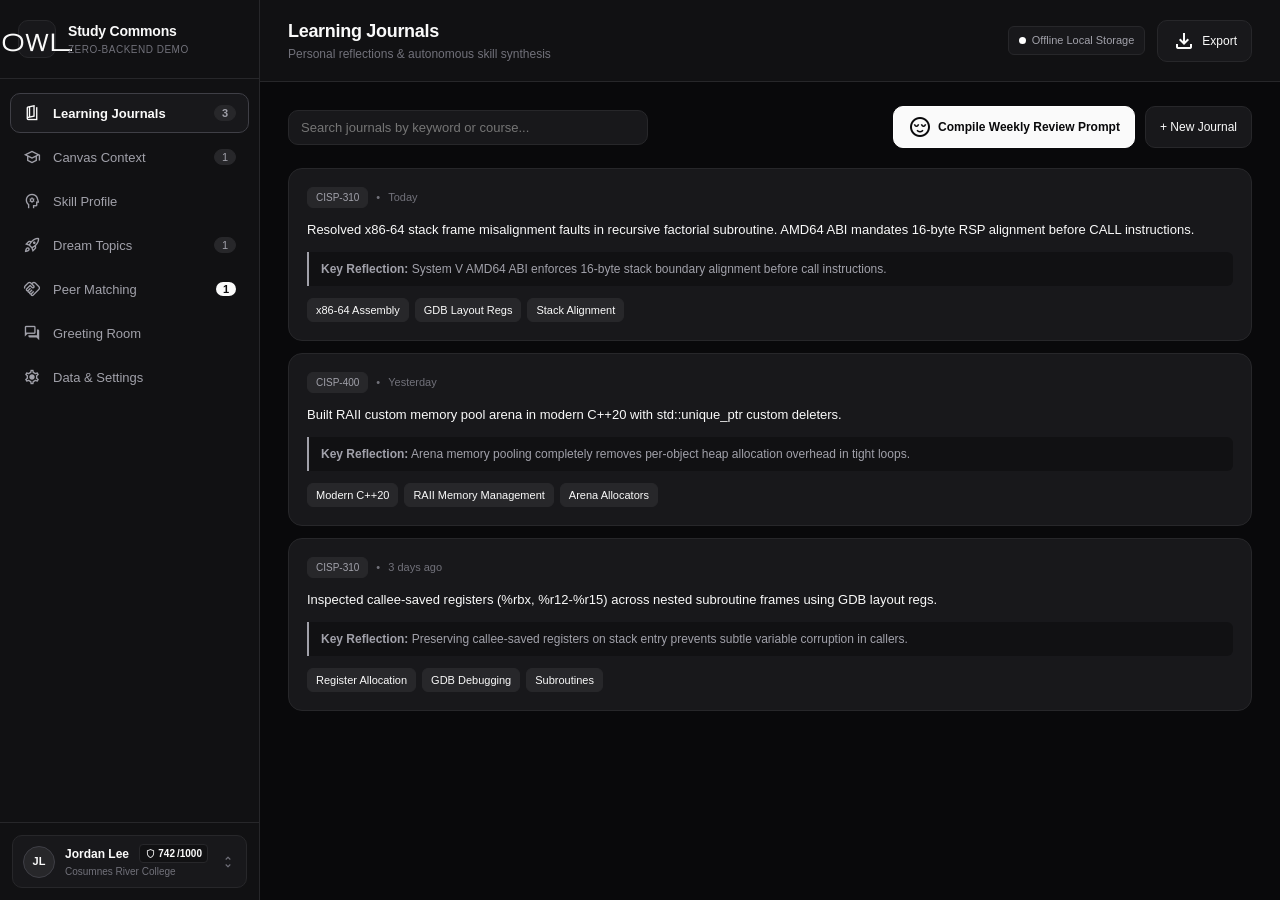
==== demo/extension/dashboard/index.html @ e6d244e1 "add demo details adding a fake loading screen for the demo look better" ====
<!DOCTYPE html>
<html lang="en">
<head>
  <meta charset="UTF-8">
  <meta name="viewport" content="width=device-width, initial-scale=1.0">
  <title>Ambient Study Commons | Dashboard</title>
  <link rel="stylesheet" href="https://fonts.googleapis.com/css2?family=Material+Symbols+Outlined:opsz,wght,FILL,GRAD@20..48,100..700,0..1,-50..200" />
  <link rel="stylesheet" href="styles.css">
</head>
<body>
  <div class="asc-layout">
    <!-- Sidebar -->
    <aside class="asc-sidebar">
      <div class="asc-sidebar-brand">
        <div class="asc-brand-icon">
          <span class="material-symbols-outlined">owl</span>
        </div>
        <div class="asc-brand-meta">
          <span class="asc-brand-title">Study Commons</span>
          <span class="asc-brand-tag">Zero-Backend Demo</span>
        </div>
      </div>

      <nav class="asc-nav">
        <button class="asc-nav-item active" data-tab="journals">
          <span class="material-symbols-outlined">book_5</span>
          <span>Learning Journals</span>
          <span class="asc-badge" id="badge-journal-count">5</span>
        </button>

        <button class="asc-nav-item" data-tab="canvas">
          <span class="material-symbols-outlined">school</span>
          <span>Canvas Context</span>
          <span class="asc-badge" id="badge-canvas-count">3</span>
        </button>

        <button class="asc-nav-item" data-tab="skills">
          <span class="material-symbols-outlined">psychology</span>
          <span>Skill Profile</span>
        </button>

        <button class="asc-nav-item" data-tab="dreams">
          <span class="material-symbols-outlined">rocket_launch</span>
          <span>Dream Topics</span>
          <span class="asc-badge" id="badge-dreams-count">2</span>
        </button>

        <button class="asc-nav-item" data-tab="matches">
          <span class="material-symbols-outlined">handshake</span>
          <span>Peer Matching</span>
          <span class="asc-badge asc-badge-alert" id="badge-match-count">1</span>
        </button>

        <button class="asc-nav-item" data-tab="greeting">
          <span class="material-symbols-outlined">forum</span>
          <span>Greeting Room</span>
        </button>

        <button class="asc-nav-item" data-tab="settings">
          <span class="material-symbols-outlined">settings</span>
          <span>Data & Settings</span>
        </button>
      </nav>

      <div class="asc-sidebar-footer">
        <!-- 1. Logged-In User State -->
        <div class="asc-user-dropdown-wrap" id="asc-user-dropdown-wrap">
          <!-- Drop-up Menu -->
          <div class="asc-user-dropup" id="asc-user-dropup">
            <button class="asc-dropup-item" id="btn-user-change-account">
              <span class="material-symbols-outlined">switch_account</span>
              <span>Change Account</span>
            </button>
            <div class="asc-dropup-divider"></div>
            <button class="asc-dropup-item asc-dropup-logout" id="btn-user-logout">
              <span class="material-symbols-outlined">logout</span>
              <span>Log Out</span>
            </button>
          </div>

          <!-- Clickable User Card -->
          <div class="asc-user-card" id="asc-user-card" title="Click for account options">
            <div class="asc-user-avatar">JL</div>
            <div class="asc-user-details">
              <div class="asc-user-row-top">
                <span class="asc-user-name">Jordan Lee</span>
                <span class="asc-user-trust-tag" title="Trust Score (out of 1000)">
                  <span class="material-symbols-outlined">shield</span>
                  <span id="user-trust-score-val">742</span>/1000
                </span>
              </div>
              <span class="asc-user-school">Cosumnes River College</span>
            </div>
            <span class="material-symbols-outlined asc-user-caret">unfold_more</span>
          </div>
        </div>

        <!-- 2. Logged-Out State: Sign in with Google Button -->
        <div class="asc-logged-out-box" id="asc-logged-out-box" style="display: none;">
          <button class="asc-google-signin-btn" id="btn-open-google-login" title="Sign in with your student Google Account">
            <svg class="asc-google-g" viewBox="0 0 48 48">
              <path fill="#EA4335" d="M24 9.5c3.54 0 6.71 1.22 9.21 3.6l6.85-6.85C35.9 2.38 30.47 0 24 0 14.62 0 6.51 5.38 2.56 13.22l7.98 6.19C12.43 13.72 17.74 9.5 24 9.5z"/>
              <path fill="#4285F4" d="M46.98 24.55c0-1.57-.15-3.09-.38-4.55H24v9.02h12.94c-.58 2.96-2.26 5.48-4.78 7.18l7.73 6c4.51-4.18 7.09-10.36 7.09-17.65z"/>
              <path fill="#FBBC05" d="M10.53 28.59c-.48-1.45-.76-2.99-.76-4.59s.27-3.14.76-4.59l-7.98-6.19C.92 16.46 0 20.12 0 24c0 3.88.92 7.54 2.56 10.79l7.97-6.2z"/>
              <path fill="#34A853" d="M24 48c6.48 0 11.93-2.13 15.89-5.81l-7.73-6c-2.15 1.45-4.92 2.3-8.16 2.3-6.26 0-11.57-4.22-13.47-9.91l-7.98 6.19C6.51 42.62 14.62 48 24 48z"/>
            </svg>
            <span>Sign in with Google</span>
          </button>
        </div>
      </div>
    </aside>

    <!-- Main Content Area -->
    <main class="asc-main">
      <!-- Top Bar -->
      <header class="asc-topbar">
        <div class="asc-topbar-title-wrap">
          <h1 class="asc-page-heading" id="page-heading">Learning Journals</h1>
          <span class="asc-page-subheading" id="page-subheading">Personal reflections & autonomous skill synthesis</span>
        </div>
        <div class="asc-topbar-actions">
          <div class="asc-status-chip">
            <span class="asc-status-dot"></span>
            <span>Offline Local Storage</span>
          </div>
          <button class="asc-btn-secondary" id="btn-export-top" title="Export all data to JSON">
            <span class="material-symbols-outlined">download</span> Export
          </button>
        </div>
      </header>

      <!-- View Containers -->
      <div class="asc-content-container">

        <!-- 1. Learning Journals View -->
        <section class="asc-view active" id="view-journals">
          <div class="asc-toolbar">
            <div class="asc-search-wrap">
              <input type="text" class="asc-input" id="search-journals" placeholder="Search journals by keyword or course...">
            </div>
            <div class="asc-btn-group">
              <button class="asc-btn-primary" id="btn-trigger-review-prompt">
                <span class="material-symbols-outlined">sentiment_calm</span>
                Compile Weekly Review Prompt
              </button>
              <button class="asc-btn-secondary" id="btn-add-manual-journal">
                + New Journal
              </button>
            </div>
          </div>

          <div class="asc-card-list" id="journals-list"></div>
        </section>

        <!-- 2. Canvas Course Context View (Background data for AI Review) -->
        <section class="asc-view" id="view-canvas">
          <div class="asc-banner">
            <div class="asc-banner-icon">
              <span class="material-symbols-outlined">owl</span>
            </div>
            <div class="asc-banner-content">
              <h3>Canvas LMS Knowledge Base (Backend Context)</h3>
              <p>Course syllabi and module topics collected quietly in the background. Used exclusively by the AI engine to inform peer matching and weekly synthesis—no schedule alarms or notifications.</p>
            </div>
            <button class="asc-btn-secondary" id="btn-sync-canvas-mock">
              <span class="material-symbols-outlined">refresh</span>
              Simulate Context Sync
            </button>
          </div>

          <div class="asc-card-list" id="canvas-reminders-list"></div>
        </section>

        <!-- 3. Skill Profile View -->
        <section class="asc-view" id="view-skills">
          <div class="asc-grid-2col">
            <div class="asc-card">
              <div class="asc-card-header">
                <h3>Synthesized Competencies</h3>
                <button class="asc-btn-secondary" id="btn-reanalyze-skills">
                  <span class="material-symbols-outlined">psychology</span>
                  Re-analyze from Journals
                </button>
              </div>
              <div class="asc-skill-bars" id="skills-container"></div>
            </div>

            <div class="asc-card">
              <div class="asc-card-header">
                <h3>Peer Trust & Commons Reputation</h3>
              </div>
              <div class="asc-reputation-box">
                <div class="asc-score-circle">
                  <span class="asc-score-number" id="rep-score">742</span>
                  <span class="asc-score-caption">Trust Score / 1000</span>
                </div>
                <div class="asc-score-factors">
                  <div class="asc-factor-item">
                    <span class="material-symbols-outlined">check_circle</span>
                    <span>Punctuality in Greeting Rooms (100%)</span>
                  </div>
                  <div class="asc-factor-item">
                    <span class="material-symbols-outlined">check_circle</span>
                    <span>5 Continuous Weeks of Journaling</span>
                  </div>
                  <div class="asc-factor-item">
                    <span class="material-symbols-outlined">check_circle</span>
                    <span>Peer Ratings: 4.9 / 5.0 (Helpful & Knowledgeable)</span>
                  </div>
                  <div class="asc-factor-item">
                    <span class="material-symbols-outlined">lock</span>
                    <span>Zero Data Leakage: Client-Side Verified</span>
                  </div>
                </div>
              </div>
            </div>
          </div>
        </section>

        <!-- 4. Dream Topics View -->
        <section class="asc-view" id="view-dreams">
          <div class="asc-grid-2col">
            <div class="asc-card">
              <div class="asc-card-header">
                <h3>Submit an Exploration Topic or Project Dream</h3>
              </div>
              <form id="form-add-dream" class="asc-form">
                <div class="asc-form-group">
                  <label class="asc-form-label">Topic or Ambition</label>
                  <input type="text" class="asc-input" id="dream-title" placeholder="e.g. Bare-Metal OS Kernel in Rust" required>
                </div>
                <div class="asc-form-group">
                  <label class="asc-form-label">Context & What You Hope to Learn</label>
                  <textarea class="asc-input asc-textarea" id="dream-desc" placeholder="Explain what concepts you're tackling and what kind of peer would be fun to learn with..."></textarea>
                </div>
                <div class="asc-form-group">
                  <label class="asc-form-label">Associated Course (Optional)</label>
                  <input type="text" class="asc-input" id="dream-course" value="CISP-310 Assembly Language">
                </div>
                <button type="submit" class="asc-btn-primary">
                  <span class="material-symbols-outlined">rocket_launch</span>
                  Publish to Local Commons
                </button>
              </form>
            </div>

            <div class="asc-card">
              <div class="asc-card-header">
                <h3>Active Exploration Topics</h3>
              </div>
              <div class="asc-card-list" id="dreams-list"></div>
            </div>
          </div>
        </section>

        <!-- 5. Peer Matching View -->
        <section class="asc-view" id="view-matches">
          <div class="asc-banner">
            <div class="asc-banner-icon">
              <span class="material-symbols-outlined">handshake</span>
            </div>
            <div class="asc-banner-content">
              <h3>Collaborative Study Commons Matching</h3>
              <p>Autonomous matching correlates your verified learning journals and schedule with peers facing identical conceptual hurdles.</p>
            </div>
          </div>

          <div class="asc-match-cards-container" id="match-cards-list"></div>
        </section>

        <!-- 6. Greeting Room View -->
        <section class="asc-view" id="view-greeting">
          <div class="asc-chat-container">
            <div class="asc-chat-header">
              <div class="asc-chat-header-info">
                <h3>CISP 310 Lab 4 Study Pairing</h3>
                <span class="asc-chat-sub">Presided by Study Commons AI Host Owl</span>
              </div>
              <div class="asc-participants">
                <span class="asc-user-pill">Jordan Lee (You)</span>
                <span class="asc-user-pill">Alex Rivera</span>
                <span class="asc-user-pill host">🦉 AI Host Owl</span>
              </div>
            </div>

            <div class="asc-chat-messages" id="chat-messages"></div>

            <form class="asc-chat-input-bar" id="form-chat-send">
              <input type="text" class="asc-input" id="chat-user-input" placeholder="Type your greeting or share your GDB debugging tip..." autocomplete="off">
              <button type="submit" class="asc-btn-primary">
                Send
              </button>
            </form>
          </div>
        </section>

        <!-- 7. Data & Settings View -->
        <section class="asc-view" id="view-settings">
          <div class="asc-grid-2col">
            <div class="asc-card">
              <div class="asc-card-header">
                <h3>Ambient Privacy & Collection Settings</h3>
              </div>
              <div class="asc-settings-list">
                <label class="asc-toggle-row">
                  <input type="checkbox" id="pref-ai-chats" checked>
                  <div class="asc-toggle-text">
                    <span class="asc-toggle-title">Collect AI Learning Chats</span>
                    <span class="asc-toggle-desc">Enable recap injection and session saving in ChatGPT & Gemini</span>
                  </div>
                </label>

                <label class="asc-toggle-row">
                  <input type="checkbox" id="pref-canvas-modules" checked>
                  <div class="asc-toggle-text">
                    <span class="asc-toggle-title">Canvas Syllabus & Module Tracking</span>
                    <span class="asc-toggle-desc">Store course module deadlines for smart journal context</span>
                  </div>
                </label>

                <label class="asc-toggle-row">
                  <input type="checkbox" id="pref-canvas-grades" checked>
                  <div class="asc-toggle-text">
                    <span class="asc-toggle-title">Local Grade Confidence Weighting</span>
                    <span class="asc-toggle-desc">Never shared externally; informs internal review frequency</span>
                  </div>
                </label>
              </div>
            </div>

            <div class="asc-card">
              <div class="asc-card-header">
                <h3>Zero-Backend Data Management</h3>
              </div>
              <div class="asc-data-actions">
                <p class="asc-help-text">
                  This entire extension runs on your local machine using Chrome Storage API. No external telemetry or cloud servers are required.
                </p>
                <div class="asc-btn-vertical-group">
                  <button class="asc-btn-primary" id="btn-export-full">
                    <span class="material-symbols-outlined">download</span>
                    Export All Commons Data (.json)
                  </button>
                  <button class="asc-btn-secondary" id="btn-reset-seed">
                    <span class="material-symbols-outlined">refresh</span>
                    Reset to Initial Seed Demo Fixtures
                  </button>
                </div>
              </div>
            </div>

            <!-- Developer Controls & MockServer Bridge -->
            <div class="asc-card" style="grid-column: span 2;">
              <div class="asc-card-header">
                <h3>Developer Controls & MockServer Bridge</h3>
                <span class="asc-badge" style="background:#27272a;">Dev Tools</span>
              </div>
              <p class="asc-help-text">
                Manage data flow between the MockServer (<code style="color:#fafafa;">mock_data.json</code>) and the frontend dashboard:
              </p>

              <!-- Toggle Auto Pull -->
              <div style="margin: 12px 0 16px 0; padding: 10px 14px; background: #111113; border: 1px solid #27272a; border-radius: 8px;">
                <label class="asc-toggle-row" style="margin:0;">
                  <input type="checkbox" id="dev-toggle-autopull" checked>
                  <div class="asc-toggle-text">
                    <span class="asc-toggle-title">Auto-Pull Data & Live Events from MockServer</span>
                    <span class="asc-toggle-desc">Automatically receives recurring 40-second peer matches and background syncs</span>
                  </div>
                </label>
              </div>

              <!-- Dev Action Buttons -->
              <div class="asc-btn-group" style="flex-wrap: wrap;">
                <button class="asc-btn-primary" id="btn-dev-request-mock-data">
                  <span class="material-symbols-outlined">download</span>
                  Ask MockServer to Send Data
                </button>
                <button class="asc-btn-secondary" id="btn-dev-wipe-data" style="color: #ef4444; border-color: #521818;">
                  <span class="material-symbols-outlined">refresh</span>
                  Wipe Data
                </button>
                <button class="asc-btn-secondary" id="btn-sim-match-event">
                  <span class="material-symbols-outlined">handshake</span>
                  Simulate Peer Match Event (Now)
                </button>
              </div>
            </div>
          </div>
        </section>

      </div>
    </main>
  </div>

  <!-- Google Sign-In Iframe Modal Overlay -->
  <div class="asc-google-modal-overlay" id="asc-google-modal-overlay">
    <div class="asc-google-modal-box">
      <iframe id="asc-google-iframe" class="asc-google-iframe" src="../fake_google_login/index.html" frameborder="0"></iframe>
    </div>
  </div>

  <div id="asc-dash-toast-container"></div>

  <!-- Modular Scripts -->
  <script src="../local_store.js"></script>
  <script src="modules/toast.js"></script>
  <script src="modules/export.js"></script>
  <script src="views/journals_view.js"></script>
  <script src="views/canvas_view.js"></script>
  <script src="views/skills_view.js"></script>
  <script src="views/dreams_view.js"></script>
  <script src="views/matches_view.js"></script>
  <script src="views/greeting_view.js"></script>
  <script src="views/settings_view.js"></script>
  <script src="app.js"></script>
</body>
</html>
---- demo/extension/dashboard/styles.css ----
/**
 * Ambient Study Commons (Demo) - Dashboard Styles
 * Minimal, basic, trustworthy, friendly, colorless UI.
 * Pure zinc & charcoal monochrome theme.
 */

:root {
  --bg-main: #09090b;
  --bg-sidebar: #111113;
  --bg-card: #18181b;
  --bg-card-hover: #1f1f23;
  --bg-subtle: #27272a;
  --border-color: #27272a;
  --border-light: #3f3f46;
  --text-main: #fafafa;
  --text-secondary: #a1a1aa;
  --text-muted: #71717a;
  --accent-white: #ffffff;
  --accent-dark: #09090b;
  --radius-sm: 6px;
  --radius-md: 10px;
  --radius-lg: 14px;
  --font-sans: -apple-system, BlinkMacSystemFont, "Segoe UI", Roboto, Helvetica, Arial, sans-serif;
  --font-mono: "SF Mono", Consolas, "Liberation Mono", Menlo, Courier, monospace;
}

* {
  box-sizing: border-box;
  margin: 0;
  padding: 0;
}

body {
  background-color: var(--bg-main);
  color: var(--text-main);
  font-family: var(--font-sans);
  line-height: 1.5;
  height: 100vh;
  overflow: hidden;
}

/* ==========================================================================
   Layout & Grid
   ========================================================================== */
.asc-layout {
  display: flex;
  height: 100vh;
  width: 100vw;
}

.asc-sidebar {
  width: 260px;
  background-color: var(--bg-sidebar);
  border-right: 1px solid var(--border-color);
  display: flex;
  flex-direction: column;
  flex-shrink: 0;
}

.asc-sidebar-brand {
  padding: 20px 18px;
  display: flex;
  align-items: center;
  gap: 12px;
  border-bottom: 1px solid var(--border-color);
}

.asc-brand-icon {
  width: 38px;
  height: 38px;
  border-radius: var(--radius-md);
  background: var(--bg-card);
  border: 1px solid var(--border-color);
  display: flex;
  align-items: center;
  justify-content: center;
  color: var(--text-main);
}

.asc-brand-meta {
  display: flex;
  flex-direction: column;
}

.asc-brand-title {
  font-weight: 600;
  font-size: 14px;
  letter-spacing: -0.2px;
}

.asc-brand-tag {
  font-size: 10px;
  color: var(--text-muted);
  text-transform: uppercase;
  letter-spacing: 0.5px;
}

.asc-nav {
  display: flex;
  flex-direction: column;
  gap: 4px;
  padding: 14px 10px;
  flex: 1;
  overflow-y: auto;
}

.asc-nav-item {
  display: flex;
  align-items: center;
  gap: 12px;
  padding: 10px 12px;
  border-radius: var(--radius-md);
  background: transparent;
  border: 1px solid transparent;
  color: var(--text-secondary);
  font-size: 13px;
  font-weight: 500;
  text-align: left;
  cursor: pointer;
  transition: all 0.15s ease;
}

.asc-nav-item:hover {
  background: var(--bg-card);
  color: var(--text-main);
  border-color: var(--border-color);
}

.asc-nav-item.active {
  background: var(--bg-card);
  color: var(--text-main);
  border-color: var(--border-light);
  font-weight: 600;
}

.asc-nav-item .material-symbols-outlined {
  font-size: 18px;
}

.asc-badge {
  margin-left: auto;
  font-size: 11px;
  background: var(--bg-subtle);
  color: var(--text-secondary);
  padding: 1px 7px;
  border-radius: 12px;
  border: 1px solid var(--border-color);
}

.asc-badge-alert {
  background: var(--text-main);
  color: var(--accent-dark);
  font-weight: 700;
  border: none;
}

.asc-sidebar-footer {
  padding: 12px;
  border-top: 1px solid var(--border-color);
  position: relative;
}

.asc-user-dropdown-wrap {
  position: relative;
  width: 100%;
}

.asc-user-card {
  display: flex;
  align-items: center;
  gap: 10px;
  padding: 8px 10px;
  background: var(--bg-card);
  border: 1px solid var(--border-color);
  border-radius: var(--radius-md);
  cursor: pointer;
  user-select: none;
  transition: background-color 0.15s ease, border-color 0.15s ease;
}

.asc-user-card:hover {
  background: var(--bg-subtle);
  border-color: var(--border-light);
}

.asc-user-avatar {
  width: 32px;
  height: 32px;
  border-radius: 50%;
  background: var(--bg-subtle);
  border: 1px solid var(--border-light);
  display: flex;
  align-items: center;
  justify-content: center;
  font-size: 11px;
  font-weight: 600;
  flex-shrink: 0;
}

.asc-user-details {
  display: flex;
  flex-direction: column;
  flex: 1;
  overflow: hidden;
  gap: 1px;
}

.asc-user-row-top {
  display: flex;
  align-items: center;
  justify-content: space-between;
  gap: 6px;
  width: 100%;
}

.asc-user-name {
  font-size: 12px;
  font-weight: 600;
  white-space: nowrap;
  text-overflow: ellipsis;
  overflow: hidden;
}

/* Trust Score placed on first row beyond name */
.asc-user-trust-tag {
  display: inline-flex;
  align-items: center;
  gap: 2px;
  background: #111113;
  border: 1px solid var(--border-color);
  padding: 1px 5px;
  border-radius: 4px;
  font-size: 10px;
  font-weight: 600;
  color: var(--text-main);
  white-space: nowrap;
  flex-shrink: 0;
}

.asc-user-trust-tag .material-symbols-outlined {
  font-size: 11px;
  color: #fafafa;
}

.asc-user-school {
  font-size: 10px;
  color: var(--text-muted);
  white-space: nowrap;
  text-overflow: ellipsis;
  overflow: hidden;
}

.asc-user-caret {
  font-size: 16px;
  color: var(--text-muted);
  margin-left: 2px;
  flex-shrink: 0;
}

/* User Account Drop-Up Menu */
.asc-user-dropup {
  display: none;
  position: absolute;
  bottom: calc(100% + 8px);
  left: 0;
  right: 0;
  background: var(--bg-card);
  border: 1px solid var(--border-color);
  border-radius: var(--radius-md);
  box-shadow: 0 10px 25px rgba(0, 0, 0, 0.6);
  padding: 5px;
  flex-direction: column;
  gap: 2px;
  z-index: 1000;
  animation: asc-dropup-pop 0.15s ease-out;
}

.asc-user-dropup.asc-show-dropup {
  display: flex;
}

@keyframes asc-dropup-pop {
  from {
    opacity: 0;
    transform: translateY(6px);
  }
  to {
    opacity: 1;
    transform: translateY(0);
  }
}

.asc-dropup-item {
  display: flex;
  align-items: center;
  gap: 8px;
  padding: 8px 10px;
  border-radius: var(--radius-sm);
  background: transparent;
  border: none;
  color: var(--text-secondary);
  font-size: 12px;
  font-weight: 500;
  text-align: left;
  cursor: pointer;
  transition: all 0.12s ease;
  width: 100%;
  font-family: var(--font-sans);
}

.asc-dropup-item:hover {
  background: var(--bg-subtle);
  color: var(--text-main);
}

.asc-dropup-item .material-symbols-outlined {
  font-size: 16px;
}

.asc-dropup-divider {
  height: 1px;
  background: var(--border-color);
  margin: 3px 0;
}

.asc-dropup-logout:hover {
  color: #ef4444;
}

/* ==========================================================================
   Main Area & Header
   ========================================================================== */
.asc-main {
  flex: 1;
  display: flex;
  flex-direction: column;
  overflow: hidden;
}

.asc-topbar {
  padding: 18px 28px;
  border-bottom: 1px solid var(--border-color);
  display: flex;
  align-items: center;
  justify-content: space-between;
  background: var(--bg-sidebar);
}

.asc-topbar-title-wrap {
  display: flex;
  flex-direction: column;
}

.asc-page-heading {
  font-size: 18px;
  font-weight: 600;
  letter-spacing: -0.3px;
}

.asc-page-subheading {
  font-size: 12px;
  color: var(--text-muted);
}

.asc-topbar-actions {
  display: flex;
  align-items: center;
  gap: 12px;
}

.asc-status-chip {
  display: flex;
  align-items: center;
  gap: 6px;
  background: var(--bg-card);
  border: 1px solid var(--border-color);
  padding: 5px 10px;
  border-radius: var(--radius-sm);
  font-size: 11px;
  color: var(--text-secondary);
}

.asc-status-dot {
  width: 7px;
  height: 7px;
  border-radius: 50%;
  background: #ffffff;
}

.asc-content-container {
  flex: 1;
  overflow-y: auto;
  padding: 24px 28px;
}

/* Views */
.asc-view {
  display: none;
  flex-direction: column;
  gap: 20px;
  max-width: 1080px;
  margin: 0 auto;
}

.asc-view.active {
  display: flex;
}

/* ==========================================================================
   Buttons & Inputs
   ========================================================================== */
.asc-btn-primary {
  background: var(--text-main);
  color: var(--accent-dark);
  border: 1px solid #ffffff;
  padding: 8px 14px;
  border-radius: var(--radius-md);
  font-size: 12px;
  font-weight: 600;
  display: inline-flex;
  align-items: center;
  gap: 6px;
  cursor: pointer;
  transition: all 0.15s ease;
}

.asc-btn-primary:hover {
  background: #e4e4e7;
}

.asc-btn-secondary {
  background: var(--bg-card);
  color: var(--text-main);
  border: 1px solid var(--border-color);
  padding: 8px 14px;
  border-radius: var(--radius-md);
  font-size: 12px;
  font-weight: 500;
  display: inline-flex;
  align-items: center;
  gap: 6px;
  cursor: pointer;
  transition: all 0.15s ease;
}

.asc-btn-secondary:hover {
  background: var(--bg-subtle);
  border-color: var(--border-light);
}

.asc-input {
  width: 100%;
  background: var(--bg-card);
  border: 1px solid var(--border-color);
  border-radius: var(--radius-md);
  padding: 9px 12px;
  color: var(--text-main);
  font-size: 13px;
  font-family: var(--font-sans);
  transition: border-color 0.15s ease;
}

.asc-input:focus {
  outline: none;
  border-color: var(--border-light);
}

.asc-textarea {
  min-height: 90px;
  resize: vertical;
}

/* ==========================================================================
   Stats & Cards
   ========================================================================== */
.asc-stats-grid {
  display: grid;
  grid-template-columns: repeat(4, 1fr);
  gap: 14px;
}

.asc-stat-card {
  background: var(--bg-card);
  border: 1px solid var(--border-color);
  border-radius: var(--radius-lg);
  padding: 16px;
  display: flex;
  flex-direction: column;
}

.asc-stat-label {
  font-size: 11px;
  color: var(--text-muted);
  text-transform: uppercase;
  letter-spacing: 0.5px;
  font-weight: 600;
}

.asc-stat-val {
  font-size: 24px;
  font-weight: 700;
  margin: 6px 0 2px 0;
  letter-spacing: -0.5px;
}

.asc-stat-meta {
  font-size: 11px;
  color: var(--text-secondary);
}

.asc-toolbar {
  display: flex;
  align-items: center;
  justify-content: space-between;
  gap: 12px;
}

.asc-search-wrap {
  flex: 1;
  max-width: 360px;
}

.asc-btn-group {
  display: flex;
  gap: 10px;
}

.asc-card-list {
  display: flex;
  flex-direction: column;
  gap: 12px;
}

.asc-card {
  background: var(--bg-card);
  border: 1px solid var(--border-color);
  border-radius: var(--radius-lg);
  padding: 18px;
  display: flex;
  flex-direction: column;
  gap: 12px;
  transition: border-color 0.15s ease;
}

.asc-card:hover {
  border-color: var(--border-light);
}

.asc-card-header {
  display: flex;
  align-items: center;
  justify-content: space-between;
}

.asc-card-meta {
  display: flex;
  align-items: center;
  gap: 8px;
  font-size: 11px;
  color: var(--text-muted);
}

.asc-tag {
  background: var(--bg-subtle);
  border: 1px solid var(--border-color);
  color: var(--text-secondary);
  font-size: 10px;
  padding: 2px 8px;
  border-radius: var(--radius-sm);
  font-weight: 500;
}

.asc-card-summary {
  font-size: 13px;
  color: var(--text-main);
  line-height: 1.5;
}

.asc-card-insight {
  font-size: 12px;
  background: var(--bg-sidebar);
  border-left: 2px solid var(--text-secondary);
  padding: 8px 12px;
  border-radius: 0 var(--radius-sm) var(--radius-sm) 0;
  color: var(--text-secondary);
}

.asc-skill-pill-list {
  display: flex;
  flex-wrap: wrap;
  gap: 6px;
}

.asc-skill-pill {
  font-size: 11px;
  background: var(--bg-subtle);
  border: 1px solid var(--border-color);
  padding: 3px 8px;
  border-radius: var(--radius-sm);
  color: var(--text-main);
}

/* ==========================================================================
   Canvas View
   ========================================================================== */
.asc-banner {
  background: var(--bg-card);
  border: 1px solid var(--border-color);
  border-radius: var(--radius-lg);
  padding: 16px 20px;
  display: flex;
  align-items: center;
  gap: 16px;
}

.asc-banner-icon {
  width: 44px;
  height: 44px;
  border-radius: var(--radius-md);
  background: var(--bg-subtle);
  border: 1px solid var(--border-color);
  display: flex;
  align-items: center;
  justify-content: center;
  flex-shrink: 0;
}

.asc-banner-content {
  flex: 1;
}

.asc-banner-content h3 {
  font-size: 14px;
  font-weight: 600;
  margin-bottom: 2px;
}

.asc-banner-content p {
  font-size: 12px;
  color: var(--text-secondary);
}

/* ==========================================================================
   Skill Bars & Reputation
   ========================================================================== */
.asc-grid-2col {
  display: grid;
  grid-template-columns: 1fr 1fr;
  gap: 16px;
}

.asc-skill-bars {
  display: flex;
  flex-direction: column;
  gap: 14px;
}

.asc-skill-item {
  display: flex;
  flex-direction: column;
  gap: 5px;
}

.asc-skill-label-wrap {
  display: flex;
  justify-content: space-between;
  font-size: 12px;
}

.asc-skill-bar-track {
  width: 100%;
  height: 6px;
  background: var(--bg-subtle);
  border-radius: 4px;
  overflow: hidden;
}

.asc-skill-bar-fill {
  height: 100%;
  background: var(--text-main);
  border-radius: 4px;
  transition: width 0.6s cubic-bezier(0.16, 1, 0.3, 1);
}

.asc-reputation-box {
  display: flex;
  flex-direction: column;
  gap: 16px;
  align-items: center;
  padding: 10px 0;
}

.asc-score-circle {
  width: 120px;
  height: 120px;
  border-radius: 50%;
  border: 3px solid var(--text-main);
  display: flex;
  flex-direction: column;
  align-items: center;
  justify-content: center;
}

.asc-score-number {
  font-size: 32px;
  font-weight: 800;
  line-height: 1;
}

.asc-score-caption {
  font-size: 11px;
  color: var(--text-muted);
  text-transform: uppercase;
  margin-top: 4px;
}

.asc-score-factors {
  width: 100%;
  display: flex;
  flex-direction: column;
  gap: 8px;
}

.asc-factor-item {
  display: flex;
  align-items: center;
  gap: 10px;
  font-size: 12px;
  color: var(--text-secondary);
}

.asc-factor-item .material-symbols-outlined {
  font-size: 16px;
  color: var(--text-main);
}

/* ==========================================================================
   Chat Room (Greeting)
   ========================================================================== */
.asc-chat-container {
  background: var(--bg-card);
  border: 1px solid var(--border-color);
  border-radius: var(--radius-lg);
  display: flex;
  flex-direction: column;
  height: 520px;
}

.asc-chat-header {
  padding: 14px 18px;
  border-bottom: 1px solid var(--border-color);
  display: flex;
  align-items: center;
  justify-content: space-between;
}

.asc-chat-header-info h3 {
  font-size: 14px;
  font-weight: 600;
}

.asc-chat-sub {
  font-size: 11px;
  color: var(--text-muted);
}

.asc-participants {
  display: flex;
  gap: 6px;
}

.asc-user-pill {
  font-size: 11px;
  background: var(--bg-subtle);
  border: 1px solid var(--border-color);
  padding: 3px 8px;
  border-radius: var(--radius-sm);
  color: var(--text-secondary);
}

.asc-user-pill.host {
  color: var(--text-main);
  border-color: var(--border-light);
}

.asc-chat-messages {
  flex: 1;
  overflow-y: auto;
  padding: 16px;
  display: flex;
  flex-direction: column;
  gap: 12px;
}

.asc-message-bubble {
  max-width: 75%;
  padding: 10px 14px;
  border-radius: var(--radius-md);
  font-size: 13px;
  display: flex;
  flex-direction: column;
  gap: 4px;
}

.asc-msg-sender {
  font-size: 10px;
  font-weight: 600;
  text-transform: uppercase;
  letter-spacing: 0.5px;
}

.asc-message-bubble.user {
  align-self: flex-end;
  background: var(--text-main);
  color: var(--accent-dark);
}

.asc-message-bubble.user .asc-msg-sender {
  color: #3f3f46;
}

.asc-message-bubble.peer {
  align-self: flex-start;
  background: var(--bg-subtle);
  border: 1px solid var(--border-color);
  color: var(--text-main);
}

.asc-message-bubble.peer .asc-msg-sender {
  color: var(--text-muted);
}

.asc-message-bubble.host {
  align-self: center;
  background: #111113;
  border: 1px solid var(--border-light);
  color: var(--text-main);
  text-align: center;
  max-width: 85%;
}

.asc-message-bubble.host .asc-msg-sender {
  color: var(--text-secondary);
}

.asc-chat-input-bar {
  padding: 12px;
  border-top: 1px solid var(--border-color);
  display: flex;
  gap: 8px;
}

/* ==========================================================================
   Settings & Toggles
   ========================================================================== */
.asc-settings-list {
  display: flex;
  flex-direction: column;
  gap: 14px;
}

.asc-toggle-row {
  display: flex;
  align-items: flex-start;
  gap: 12px;
  cursor: pointer;
  padding: 6px 0;
}

.asc-toggle-row input[type="checkbox"] {
  width: 16px;
  height: 16px;
  margin-top: 2px;
  accent-color: #fafafa;
}

.asc-toggle-text {
  display: flex;
  flex-direction: column;
}

.asc-toggle-title {
  font-size: 13px;
  font-weight: 500;
}

.asc-toggle-desc {
  font-size: 11px;
  color: var(--text-muted);
}

.asc-data-actions {
  display: flex;
  flex-direction: column;
  gap: 16px;
}

.asc-help-text {
  font-size: 12px;
  color: var(--text-secondary);
  line-height: 1.5;
}

.asc-btn-vertical-group {
  display: flex;
  flex-direction: column;
  gap: 10px;
}

/* ==========================================================================
   Toast for Dashboard
   ========================================================================== */
#asc-dash-toast-container {
  position: fixed;
  bottom: 24px;
  right: 24px;
  z-index: 9999;
  display: flex;
  flex-direction: column;
  gap: 8px;
}

/* ==========================================================================
   Google Sign-In Button (Logged-Out State in Sidebar Footer)
   ========================================================================== */
.asc-logged-out-box {
  width: 100%;
}

.asc-google-signin-btn {
  width: 100%;
  display: flex;
  align-items: center;
  justify-content: center;
  gap: 10px;
  background: #ffffff;
  color: #1f1f1f;
  border: 1px solid #dadce0;
  border-radius: var(--radius-md);
  padding: 9px 12px;
  font-family: var(--font-sans);
  font-size: 13px;
  font-weight: 500;
  cursor: pointer;
  transition: background-color 0.15s ease, box-shadow 0.15s ease;
  box-shadow: 0 1px 3px rgba(0, 0, 0, 0.12);
}

.asc-google-signin-btn:hover {
  background: #f8f9fa;
  box-shadow: 0 2px 6px rgba(0, 0, 0, 0.2);
}

.asc-google-signin-btn:active {
  background: #eeeeee;
}

.asc-google-g {
  width: 18px;
  height: 18px;
  flex-shrink: 0;
}

/* ==========================================================================
   Google Sign-In Modal Overlay
   ========================================================================== */
.asc-google-modal-overlay {
  display: none;
  position: fixed;
  inset: 0;
  background: rgba(0, 0, 0, 0.7);
  backdrop-filter: blur(4px);
  z-index: 10000;
  align-items: center;
  justify-content: center;
}

.asc-google-modal-overlay.asc-show-modal {
  display: flex;
}

.asc-google-modal-box {
  width: 440px;
  max-width: 92vw;
  height: 480px;
  max-height: 90vh;
  border-radius: 14px;
  overflow: hidden;
  box-shadow: 0 20px 40px rgba(0, 0, 0, 0.5);
  animation: asc-modal-zoom 0.2s cubic-bezier(0.16, 1, 0.3, 1);
}

.asc-google-iframe {
  width: 100%;
  height: 100%;
  border: none;
  display: block;
}
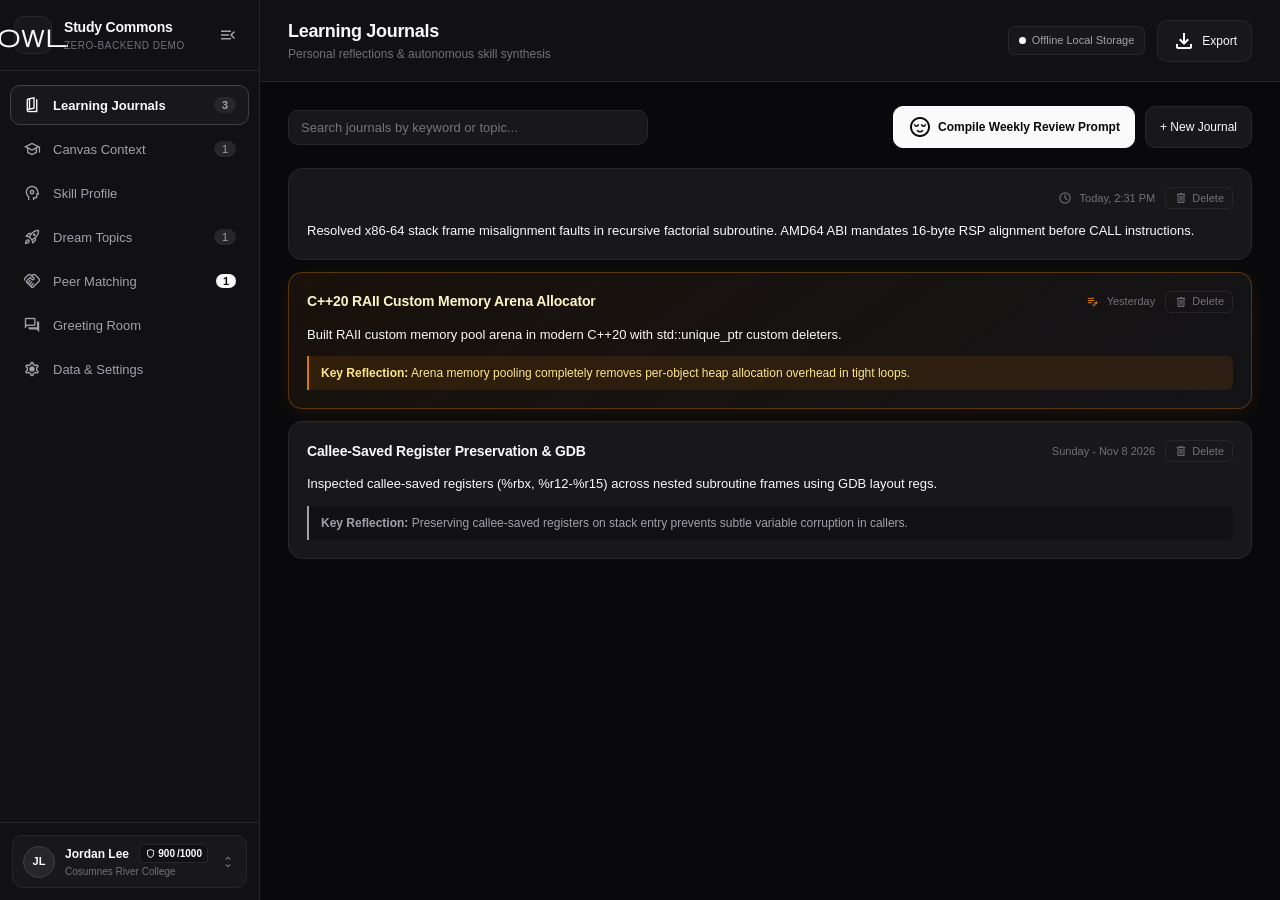
==== commit 4b13f40f: "extra touches fines some UI" ====
--- a/demo/extension/dashboard/index.html
+++ b/demo/extension/dashboard/index.html
@@ -19,44 +19,47 @@
           <span class="asc-brand-title">Study Commons</span>
           <span class="asc-brand-tag">Zero-Backend Demo</span>
         </div>
+        <button class="asc-sidebar-toggle-btn" id="btn-sidebar-collapse" title="Collapse sidebar">
+          <span class="material-symbols-outlined">menu_open</span>
+        </button>
       </div>
 
       <nav class="asc-nav">
-        <button class="asc-nav-item active" data-tab="journals">
+        <button class="asc-nav-item active" data-tab="journals" title="Learning Journals">
           <span class="material-symbols-outlined">book_5</span>
           <span>Learning Journals</span>
           <span class="asc-badge" id="badge-journal-count">5</span>
         </button>
 
-        <button class="asc-nav-item" data-tab="canvas">
+        <button class="asc-nav-item" data-tab="canvas" title="Canvas Context">
           <span class="material-symbols-outlined">school</span>
           <span>Canvas Context</span>
           <span class="asc-badge" id="badge-canvas-count">3</span>
         </button>
 
-        <button class="asc-nav-item" data-tab="skills">
+        <button class="asc-nav-item" data-tab="skills" title="Skill Profile">
           <span class="material-symbols-outlined">psychology</span>
           <span>Skill Profile</span>
         </button>
 
-        <button class="asc-nav-item" data-tab="dreams">
+        <button class="asc-nav-item" data-tab="dreams" title="Dream Topics">
           <span class="material-symbols-outlined">rocket_launch</span>
           <span>Dream Topics</span>
           <span class="asc-badge" id="badge-dreams-count">2</span>
         </button>
 
-        <button class="asc-nav-item" data-tab="matches">
+        <button class="asc-nav-item" data-tab="matches" title="Peer Matching">
           <span class="material-symbols-outlined">handshake</span>
           <span>Peer Matching</span>
           <span class="asc-badge asc-badge-alert" id="badge-match-count">1</span>
         </button>
 
-        <button class="asc-nav-item" data-tab="greeting">
+        <button class="asc-nav-item" data-tab="greeting" title="Greeting Room">
           <span class="material-symbols-outlined">forum</span>
           <span>Greeting Room</span>
         </button>
 
-        <button class="asc-nav-item" data-tab="settings">
+        <button class="asc-nav-item" data-tab="settings" title="Data & Settings">
           <span class="material-symbols-outlined">settings</span>
           <span>Data & Settings</span>
         </button>
@@ -136,7 +139,7 @@
         <section class="asc-view active" id="view-journals">
           <div class="asc-toolbar">
             <div class="asc-search-wrap">
-              <input type="text" class="asc-input" id="search-journals" placeholder="Search journals by keyword or course...">
+              <input type="text" class="asc-input" id="search-journals" placeholder="Search journals by keyword or topic...">
             </div>
             <div class="asc-btn-group">
               <button class="asc-btn-primary" id="btn-trigger-review-prompt">
@@ -146,6 +149,22 @@
               <button class="asc-btn-secondary" id="btn-add-manual-journal">
                 + New Journal
               </button>
+            </div>
+          </div>
+
+          <!-- Inline New Journal Form Card (as big as journal cards) -->
+          <div class="asc-card" id="form-new-journal-card" style="display: none; border-color: var(--border-light); margin-bottom: 4px;">
+            <div class="asc-card-header">
+              <span class="asc-card-title">New Journal Entry</span>
+              <button class="asc-sidebar-toggle-btn" id="btn-cancel-new-journal" title="Close" type="button">✕</button>
+            </div>
+            <div style="display: flex; flex-direction: column; gap: 10px;">
+              <input type="text" class="asc-input" id="input-new-journal-title" placeholder="Title (e.g. Memory Arena Allocator, Subroutine ABI)...">
+              <textarea class="asc-textarea" id="input-new-journal-body" placeholder="Write your reflection notes or study recap here..."></textarea>
+            </div>
+            <div style="display: flex; justify-content: flex-end; gap: 8px;">
+              <button class="asc-btn-secondary" id="btn-dismiss-new-journal" type="button">Cancel</button>
+              <button class="asc-btn-primary" id="btn-save-new-journal" type="button">Save Journal</button>
             </div>
           </div>
 
@@ -368,6 +387,18 @@
                     <span class="asc-toggle-desc">Automatically receives recurring 40-second peer matches and background syncs</span>
                   </div>
                 </label>
+              </div>
+
+              <!-- Manual Journal Card Custom Color Wheel -->
+              <div style="margin: 12px 0 16px 0; padding: 12px 14px; background: #111113; border: 1px solid #27272a; border-radius: 8px; display: flex; align-items: center; justify-content: space-between; gap: 12px;">
+                <div>
+                  <div style="font-size: 13px; font-weight: 600; color: #fafafa;">Manual Journal Theme Color</div>
+                  <div style="font-size: 11px; color: var(--text-secondary); margin-top: 2px;">Warm, friendly, luxury accent for journals you created manually</div>
+                </div>
+                <div style="display: flex; align-items: center; gap: 10px;">
+                  <input type="color" id="dev-color-manual-journal" value="#d97706" title="Choose card accent color" style="width: 40px; height: 36px; padding: 2px; border: 1px solid #3f3f46; border-radius: 6px; cursor: pointer; background: #18181b;">
+                  <button class="asc-btn-secondary" id="btn-reset-journal-color" type="button" style="padding: 6px 12px; font-size: 11px;">Reset</button>
+                </div>
               </div>
 
               <!-- Dev Action Buttons -->
@@ -393,6 +424,128 @@
     </main>
   </div>
 
+  <!-- Journal Detail & Edit Modal Overlay -->
+  <div class="asc-modal-overlay" id="modal-journal-detail-overlay" style="display: none;">
+    <div class="asc-modal-window" style="max-width: 700px; width: 92%; min-height: 520px; display: flex; flex-direction: column;">
+      
+      <!-- 1. Reading Mode (Smooth, clean UI for comfortable reading) -->
+      <div id="journal-reading-mode" style="display: flex; flex-direction: column; flex: 1;">
+        <!-- Header with Title on Left, Date in Right Corner Opposite Title -->
+        <div class="asc-modal-header" style="display: flex; align-items: center; justify-content: space-between; gap: 16px;">
+          <div class="asc-modal-title" style="flex: 1; min-width: 0;">
+            <span class="material-symbols-outlined" style="color: var(--text-secondary);">menu_book</span>
+            <span id="read-journal-title" style="font-size: 17px; font-weight: 600; white-space: nowrap; overflow: hidden; text-overflow: ellipsis;">Daily Study Reflection</span>
+          </div>
+          <div style="display: flex; align-items: center; gap: 12px; flex-shrink: 0;">
+            <div style="display: flex; align-items: center; gap: 6px; font-size: 12px; color: var(--text-muted);">
+              <span class="material-symbols-outlined" style="font-size: 15px;">calendar_today</span>
+              <span id="read-journal-date" style="font-weight: 500; color: var(--text-secondary);">Today</span>
+              <span id="read-journal-time" style="color: var(--text-muted);"></span>
+            </div>
+            <button class="asc-modal-close-btn" id="btn-close-journal-modal" type="button" title="Close">✕</button>
+          </div>
+        </div>
+
+        <div class="asc-modal-body" style="gap: 16px; flex: 1; display: flex; flex-direction: column;">
+          <!-- Body Reading Area (extended vertically) -->
+          <div id="read-journal-body" style="font-size: 15px; line-height: 1.75; color: var(--text-main); white-space: pre-wrap; min-height: 220px; flex: 1; padding: 8px 0;"></div>
+
+          <!-- Key Reflection Box -->
+          <div id="read-journal-insight-box" class="asc-card-insight" style="font-size: 13px; line-height: 1.5; padding: 12px 14px; margin-top: auto;">
+            <strong>Key Reflection:</strong> <span id="read-journal-insight"></span>
+          </div>
+
+          <!-- Bottom Footer Toolbar: Close on left, Delete then Edit Journal on right -->
+          <div style="display: flex; justify-content: space-between; align-items: center; margin-top: 14px; padding-top: 14px; border-top: 1px solid var(--border-color);">
+            <button class="asc-btn-secondary" id="btn-close-reading-modal" type="button">Close</button>
+            <div style="display: flex; align-items: center; gap: 10px;">
+              <button class="asc-btn-secondary" id="btn-delete-from-modal" type="button" style="color: #ef4444; border-color: rgba(239, 68, 68, 0.4);">
+                <span class="material-symbols-outlined" style="font-size: 15px;">delete</span> Delete
+              </button>
+              <button class="asc-btn-primary" id="btn-switch-to-edit" type="button">
+                <span class="material-symbols-outlined" style="font-size: 15px;">edit</span> Edit Journal
+              </button>
+            </div>
+          </div>
+        </div>
+      </div>
+
+      <!-- 2. Edit Mode (Dedicated editing interface) -->
+      <div id="journal-edit-mode" style="display: none; flex-direction: column; flex: 1;">
+        <div class="asc-modal-header">
+          <div class="asc-modal-title">
+            <span class="material-symbols-outlined">edit_note</span>
+            <span>Edit Journal Entry</span>
+          </div>
+          <button class="asc-modal-close-btn" id="btn-close-edit-mode" type="button" title="Close">✕</button>
+        </div>
+
+        <div class="asc-modal-body" style="gap: 16px; flex: 1; display: flex; flex-direction: column;">
+          <input type="hidden" id="edit-journal-id">
+          
+          <!-- Date & Time Row -->
+          <div style="display: flex; gap: 12px; align-items: center;">
+            <div style="flex: 1;">
+              <label class="asc-form-label" style="margin-bottom: 4px; display: block; font-size: 11px; color: var(--text-muted);">Date</label>
+              <input type="text" class="asc-input" id="edit-journal-date" placeholder="e.g. Today, Yesterday, Sunday - Nov 8 2026">
+            </div>
+            <div style="flex: 1;">
+              <label class="asc-form-label" style="margin-bottom: 4px; display: block; font-size: 11px; color: var(--text-muted);">Time Recorded</label>
+              <div style="display: flex; gap: 6px;">
+                <input type="text" class="asc-input" id="edit-journal-time" placeholder="e.g. 2:30 PM">
+                <button class="asc-btn-secondary" id="btn-set-current-time" type="button" title="Update to Current Time" style="padding: 0 10px; font-size: 11px; white-space: nowrap;">
+                  <span class="material-symbols-outlined" style="font-size: 14px;">update</span> Now
+                </button>
+              </div>
+            </div>
+          </div>
+
+          <!-- Title -->
+          <div>
+            <label class="asc-form-label" style="margin-bottom: 4px; display: block; font-size: 11px; color: var(--text-muted);">Title</label>
+            <input type="text" class="asc-input" id="edit-journal-title" placeholder="Journal Title (optional)..." style="font-size: 15px; font-weight: 600;">
+          </div>
+
+          <!-- Content / Reflection -->
+          <div style="flex: 1; display: flex; flex-direction: column;">
+            <label class="asc-form-label" style="margin-bottom: 4px; display: block; font-size: 11px; color: var(--text-muted);">Journal Notes</label>
+            <textarea class="asc-textarea" id="edit-journal-body" placeholder="Write or edit your reflection notes..." style="min-height: 180px; flex: 1; font-size: 14px; line-height: 1.6;"></textarea>
+          </div>
+
+          <!-- Key Reflection Insight -->
+          <div>
+            <label class="asc-form-label" style="margin-bottom: 4px; display: block; font-size: 11px; color: var(--text-muted);">Key Reflection (Insight)</label>
+            <input type="text" class="asc-input" id="edit-journal-insight" placeholder="Core takeaway or key insight (optional)...">
+          </div>
+
+          <!-- Actions -->
+          <div style="display: flex; justify-content: flex-end; gap: 8px; margin-top: auto; padding-top: 12px; border-top: 1px solid var(--border-color);">
+            <button class="asc-btn-secondary" id="btn-cancel-edit-journal" type="button">Cancel</button>
+            <button class="asc-btn-primary" id="btn-save-edit-journal" type="button">Save Changes</button>
+          </div>
+        </div>
+      </div>
+
+    </div>
+  </div>
+
+  <!-- Delete Confirmation Modal Box -->
+  <div class="asc-modal-overlay" id="modal-delete-confirm-overlay" style="display: none; z-index: 10002;">
+    <div class="asc-modal-window" style="max-width: 420px; width: 90%; text-align: center; padding: 24px;">
+      <div style="width: 48px; height: 48px; border-radius: 50%; background: rgba(239, 68, 68, 0.12); color: #ef4444; display: flex; align-items: center; justify-content: center; margin: 0 auto 16px auto;">
+        <span class="material-symbols-outlined" style="font-size: 26px;">delete_forever</span>
+      </div>
+      <h4 style="margin: 0 0 8px 0; font-size: 17px; color: #fafafa; font-weight: 600;">Confirm Delete</h4>
+      <p style="margin: 0 0 20px 0; font-size: 13px; color: var(--text-secondary); line-height: 1.5;">
+        Are you sure you want to delete this journal?
+      </p>
+      <div style="display: flex; justify-content: center; gap: 12px;">
+        <button class="asc-btn-secondary" id="btn-delete-confirm-no" type="button" style="min-width: 100px;">No, Cancel</button>
+        <button class="asc-btn-primary" id="btn-delete-confirm-yes" type="button" style="min-width: 100px; background: #dc2626; border-color: #b91c1c;">Yes, Delete</button>
+      </div>
+    </div>
+  </div>
+
   <!-- Google Sign-In Iframe Modal Overlay -->
   <div class="asc-google-modal-overlay" id="asc-google-modal-overlay">
     <div class="asc-google-modal-box">
--- a/demo/extension/dashboard/styles.css
+++ b/demo/extension/dashboard/styles.css
@@ -55,14 +55,28 @@
   display: flex;
   flex-direction: column;
   flex-shrink: 0;
+  transition: width 0.22s cubic-bezier(0.2, 0, 0, 1);
+  position: relative;
+  overflow: hidden;
+}
+
+.asc-sidebar.asc-collapsed {
+  width: 68px;
 }
 
 .asc-sidebar-brand {
-  padding: 20px 18px;
+  padding: 16px 14px;
   display: flex;
   align-items: center;
   gap: 12px;
   border-bottom: 1px solid var(--border-color);
+  min-height: 69px;
+  box-sizing: border-box;
+}
+
+.asc-sidebar.asc-collapsed .asc-sidebar-brand {
+  padding: 16px 8px;
+  justify-content: center;
 }
 
 .asc-brand-icon {
@@ -75,11 +89,53 @@
   align-items: center;
   justify-content: center;
   color: var(--text-main);
+  flex-shrink: 0;
+}
+
+.asc-sidebar.asc-collapsed .asc-brand-icon {
+  display: none;
 }
 
 .asc-brand-meta {
   display: flex;
   flex-direction: column;
+  flex: 1;
+  overflow: hidden;
+  white-space: nowrap;
+}
+
+.asc-sidebar.asc-collapsed .asc-brand-meta {
+  display: none;
+}
+
+/* Sidebar Toggle Buttons */
+.asc-sidebar-toggle-btn {
+  background: transparent;
+  border: 1px solid transparent;
+  border-radius: var(--radius-sm);
+  color: var(--text-secondary);
+  cursor: pointer;
+  padding: 6px;
+  display: flex;
+  align-items: center;
+  justify-content: center;
+  transition: all 0.15s ease;
+  line-height: 1;
+  flex-shrink: 0;
+}
+
+.asc-sidebar-toggle-btn:hover {
+  background: var(--bg-card);
+  border-color: var(--border-color);
+  color: var(--text-main);
+}
+
+.asc-sidebar-toggle-btn .material-symbols-outlined {
+  font-size: 20px;
+}
+
+.asc-sidebar.asc-collapsed #btn-sidebar-collapse {
+  margin: 0 auto;
 }
 
 .asc-brand-title {
@@ -102,6 +158,24 @@
   padding: 14px 10px;
   flex: 1;
   overflow-y: auto;
+}
+
+/* Nav items when collapsed */
+.asc-sidebar.asc-collapsed .asc-nav {
+  padding: 14px 6px;
+  align-items: center;
+}
+
+.asc-sidebar.asc-collapsed .asc-nav-item {
+  width: 44px;
+  height: 42px;
+  padding: 0;
+  justify-content: center;
+  gap: 0;
+}
+
+.asc-sidebar.asc-collapsed .asc-nav-item span:not(.material-symbols-outlined) {
+  display: none;
 }
 
 .asc-nav-item {
@@ -346,6 +420,44 @@
   background: var(--bg-sidebar);
 }
 
+/* Sidebar footer when collapsed */
+.asc-sidebar.asc-collapsed .asc-sidebar-footer {
+  padding: 10px 6px;
+  display: flex;
+  justify-content: center;
+}
+
+.asc-sidebar.asc-collapsed .asc-user-card {
+  padding: 4px;
+  justify-content: center;
+  border-radius: 50%;
+  width: 42px;
+  height: 42px;
+}
+
+.asc-sidebar.asc-collapsed .asc-user-details,
+.asc-sidebar.asc-collapsed .asc-user-caret {
+  display: none;
+}
+
+.asc-sidebar.asc-collapsed .asc-user-dropup {
+  left: 60px;
+  right: auto;
+  bottom: 0;
+  width: 190px;
+}
+
+.asc-sidebar.asc-collapsed .asc-google-signin-btn {
+  padding: 8px 0;
+  width: 42px;
+  height: 42px;
+  justify-content: center;
+}
+
+.asc-sidebar.asc-collapsed .asc-google-signin-btn span {
+  display: none;
+}
+
 .asc-topbar-title-wrap {
   display: flex;
   flex-direction: column;
@@ -458,6 +570,7 @@
   font-size: 13px;
   font-family: var(--font-sans);
   transition: border-color 0.15s ease;
+  box-sizing: border-box;
 }
 
 .asc-input:focus {
@@ -466,8 +579,26 @@
 }
 
 .asc-textarea {
-  min-height: 90px;
+  width: 100%;
+  background: var(--bg-card);
+  border: 1px solid var(--border-color);
+  border-radius: var(--radius-md);
+  padding: 10px 12px;
+  color: var(--text-main);
+  font-size: 13px;
+  font-family: var(--font-sans);
+  transition: border-color 0.15s ease;
+  box-sizing: border-box;
+  min-height: 100px;
+  max-height: 260px;
+  field-sizing: content;
   resize: vertical;
+  line-height: 1.45;
+}
+
+.asc-textarea:focus {
+  outline: none;
+  border-color: var(--border-light);
 }
 
 /* ==========================================================================
@@ -531,6 +662,13 @@
   gap: 12px;
 }
 
+:root {
+  --manual-journal-color: #d97706;
+  --manual-journal-bg: rgba(217, 119, 6, 0.08);
+  --manual-journal-border: rgba(245, 158, 11, 0.35);
+  --manual-journal-glow: rgba(217, 119, 6, 0.12);
+}
+
 .asc-card {
   background: var(--bg-card);
   border: 1px solid var(--border-color);
@@ -539,17 +677,66 @@
   display: flex;
   flex-direction: column;
   gap: 12px;
-  transition: border-color 0.15s ease;
+  transition: transform 0.18s cubic-bezier(0.2, 0, 0, 1), border-color 0.18s ease, box-shadow 0.18s ease;
+  cursor: pointer;
 }
 
 .asc-card:hover {
+  transform: translateY(-2px);
   border-color: var(--border-light);
+  box-shadow: 0 10px 28px -4px rgba(0, 0, 0, 0.5);
+}
+
+#form-new-journal-card {
+  cursor: default;
+}
+
+#form-new-journal-card:hover {
+  transform: none;
+}
+
+/* Warm, Friendly & Luxury styling for manually authored journal cards */
+.asc-card.asc-card-manual {
+  background: linear-gradient(145deg, var(--manual-journal-bg) 0%, rgba(20, 20, 24, 0.96) 100%);
+  border-color: var(--manual-journal-border);
+  box-shadow: 0 4px 20px -2px var(--manual-journal-glow);
+  position: relative;
+}
+
+.asc-card.asc-card-manual:hover {
+  transform: translateY(-2px);
+  border-color: var(--manual-journal-color);
+  box-shadow: 0 10px 30px -2px rgba(217, 119, 6, 0.28);
+}
+
+.asc-card.asc-card-manual .asc-card-title {
+  color: #fef3c7;
+}
+
+.asc-card.asc-card-manual .asc-card-insight {
+  background: rgba(217, 119, 6, 0.12);
+  border-left-color: var(--manual-journal-color);
+  color: #fde68a;
 }
 
 .asc-card-header {
   display: flex;
   align-items: center;
   justify-content: space-between;
+  gap: 12px;
+}
+
+.asc-card-title {
+  font-size: 14px;
+  font-weight: 600;
+  color: var(--text-main);
+  letter-spacing: -0.15px;
+}
+
+.asc-card-date {
+  font-size: 11px;
+  color: var(--text-muted);
+  white-space: nowrap;
 }
 
 .asc-card-meta {
@@ -558,6 +745,39 @@
   gap: 8px;
   font-size: 11px;
   color: var(--text-muted);
+}
+
+.asc-card-right-col {
+  display: flex;
+  align-items: center;
+  gap: 10px;
+  flex-shrink: 0;
+}
+
+.asc-btn-delete-journal {
+  background: transparent;
+  border: 1px solid var(--border-color);
+  border-radius: var(--radius-sm);
+  color: var(--text-muted);
+  cursor: pointer;
+  padding: 3px 8px;
+  font-size: 11px;
+  font-family: var(--font-sans);
+  display: inline-flex;
+  align-items: center;
+  gap: 4px;
+  transition: all 0.15s ease;
+  line-height: 1;
+}
+
+.asc-btn-delete-journal:hover {
+  background: rgba(239, 68, 68, 0.12);
+  border-color: rgba(239, 68, 68, 0.4);
+  color: #ef4444;
+}
+
+.asc-btn-delete-journal .material-symbols-outlined {
+  font-size: 14px;
 }
 
 .asc-tag {
@@ -997,3 +1217,74 @@
   display: block;
 }
 
+/* ==========================================================================
+   Dashboard Detail / Edit Modal Overlay
+   ========================================================================== */
+.asc-modal-overlay {
+  position: fixed;
+  top: 0;
+  left: 0;
+  width: 100vw;
+  height: 100vh;
+  background: rgba(0, 0, 0, 0.75);
+  backdrop-filter: blur(6px);
+  z-index: 9999;
+  display: flex;
+  align-items: center;
+  justify-content: center;
+}
+
+.asc-modal-window {
+  background: var(--bg-card);
+  border: 1px solid var(--border-color);
+  border-radius: var(--radius-lg);
+  box-shadow: 0 24px 48px -12px rgba(0, 0, 0, 0.75);
+  padding: 24px;
+  box-sizing: border-box;
+  color: var(--text-main);
+  animation: asc-modal-zoom 0.2s cubic-bezier(0.16, 1, 0.3, 1);
+  max-height: 90vh;
+  overflow-y: auto;
+}
+
+.asc-modal-header {
+  display: flex;
+  align-items: center;
+  justify-content: space-between;
+  margin-bottom: 18px;
+  padding-bottom: 12px;
+  border-bottom: 1px solid var(--border-color);
+}
+
+.asc-modal-title {
+  font-size: 16px;
+  font-weight: 600;
+  display: flex;
+  align-items: center;
+  gap: 10px;
+  color: var(--text-main);
+}
+
+.asc-modal-close-btn {
+  background: transparent;
+  border: none;
+  color: var(--text-muted);
+  cursor: pointer;
+  font-size: 18px;
+  line-height: 1;
+  padding: 6px;
+  border-radius: var(--radius-sm);
+  transition: all 0.15s ease;
+}
+
+.asc-modal-close-btn:hover {
+  color: var(--text-main);
+  background: var(--bg-sidebar);
+}
+
+.asc-modal-body {
+  display: flex;
+  flex-direction: column;
+  gap: 14px;
+}
+
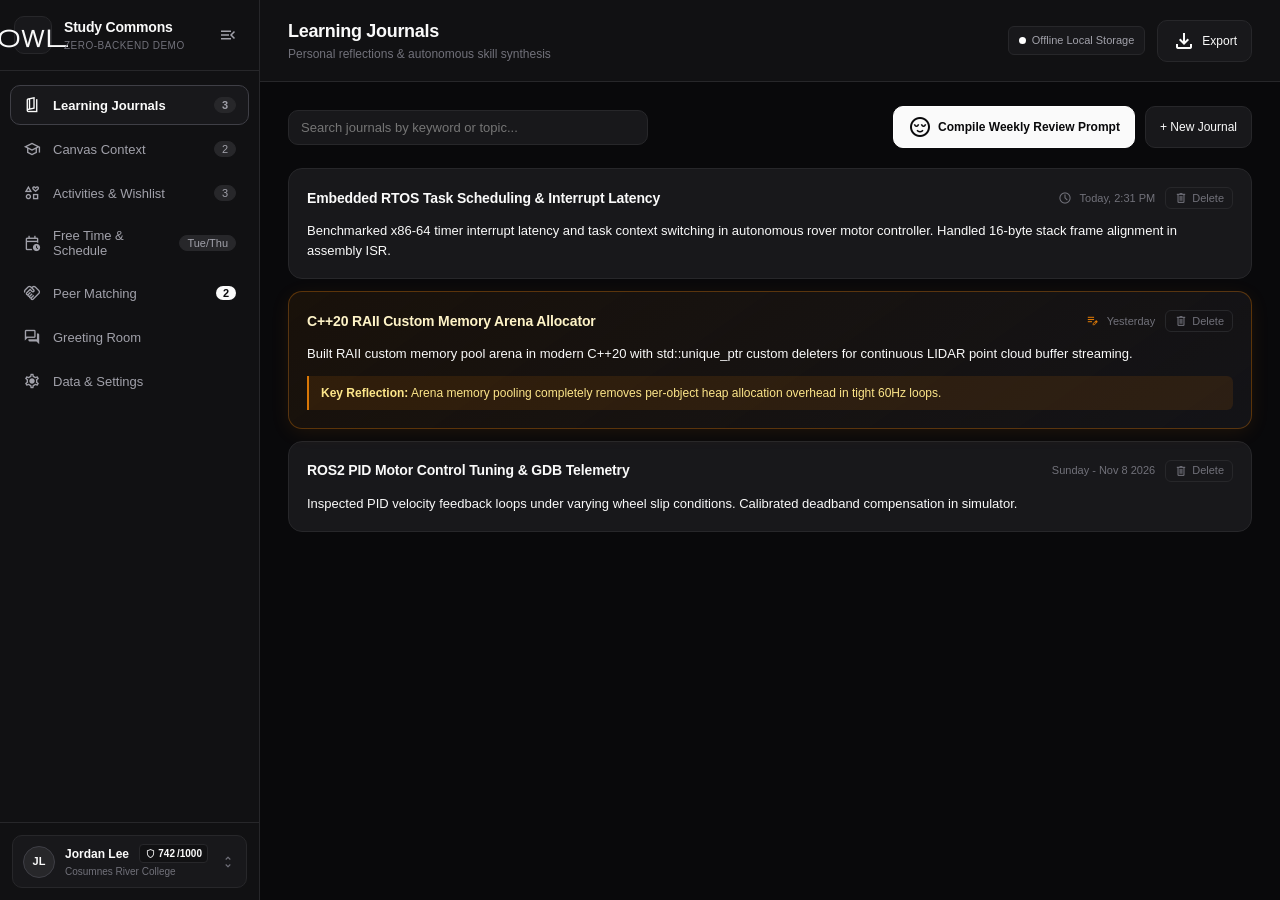
==== commit 959906f6: "update ui and logic update for canvas context wishlist and free tim also peer matching" ====
--- a/demo/extension/dashboard/index.html
+++ b/demo/extension/dashboard/index.html
@@ -37,15 +37,17 @@
           <span class="asc-badge" id="badge-canvas-count">3</span>
         </button>
 
-        <button class="asc-nav-item" data-tab="skills" title="Skill Profile">
-          <span class="material-symbols-outlined">psychology</span>
-          <span>Skill Profile</span>
-        </button>
-
-        <button class="asc-nav-item" data-tab="dreams" title="Dream Topics">
-          <span class="material-symbols-outlined">rocket_launch</span>
-          <span>Dream Topics</span>
-          <span class="asc-badge" id="badge-dreams-count">2</span>
+        <button class="asc-nav-item" data-tab="activities" title="Activities & Wishlist">
+          <span class="material-symbols-outlined">interests</span>
+          <span>Activities & Wishlist</span>
+          <span class="asc-badge" id="badge-activities-count">3</span>
+          <span id="badge-dreams-count" style="display: none;">3</span>
+        </button>
+
+        <button class="asc-nav-item" data-tab="freetime" title="Free Time & Schedule">
+          <span class="material-symbols-outlined">calendar_clock</span>
+          <span>Free Time &amp; Schedule</span>
+          <span class="asc-badge" id="badge-freetime-summary">Tue/Thu</span>
         </button>
 
         <button class="asc-nav-item" data-tab="matches" title="Peer Matching">
@@ -171,116 +173,391 @@
           <div class="asc-card-list" id="journals-list"></div>
         </section>
 
-        <!-- 2. Canvas Course Context View (Background data for AI Review) -->
+        <!-- 2. Canvas Course Context View -->
         <section class="asc-view" id="view-canvas">
+          <!-- Main Title & Toolbar Row (Replaces old banner) -->
+          <div class="canvas-header-block">
+            <h2 class="canvas-main-title">Canvas Course Context</h2>
+            
+            <!-- Subheader Toolbar Line: Current Semester on left, Data & Sync button with settings icon on right -->
+            <div class="canvas-toolbar-line">
+              <div class="canvas-toolbar-left">
+                <span class="canvas-semester-pill">
+                  <span class="canvas-semester-dot"></span>
+                  <span id="canvas-current-semester-text">Fall 2026</span>
+                </span>
+                <span class="canvas-term-subtext">Active Enrolled Term</span>
+              </div>
+              <div class="canvas-toolbar-right">
+                <button class="asc-btn-secondary" id="btn-canvas-data-sync" type="button">
+                  <span class="material-symbols-outlined" style="font-size:16px;">settings</span>
+                  <span>Data &amp; Sync</span>
+                </button>
+              </div>
+            </div>
+          </div>
+
+          <!-- Disconnected State Box (Rendered when user logs out of Canvas sync) -->
+          <div id="canvas-disconnected-card" class="canvas-disconnected-box" style="display: none;">
+            <div class="canvas-disconnected-icon">
+              <span class="material-symbols-outlined">link_off</span>
+            </div>
+            <h3>Canvas Account Disconnected</h3>
+            <p>Connect your institutional Canvas account to resume background syncing of course topics, syllabi, and upcoming exams for ambient AI synthesis.</p>
+            <button class="btn-canvas" id="btn-reconnect-canvas" type="button">
+              <span class="material-symbols-outlined" style="font-size:18px;">school</span>
+              Connect Canvas Account
+            </button>
+          </div>
+
+          <!-- Connected Content Wrapper (Active Live Courses) -->
+          <div id="canvas-connected-content">
+            <!-- Section 1: Current Enrolled Courses (Rectangular Canvas-style Cards) -->
+            <div class="canvas-courses-grid" id="canvas-current-courses-grid"></div>
+          </div>
+
+          <!-- Previous Courses Wrapper (Preserved below even when logged out, unless explicitly removed) -->
+          <div id="canvas-previous-wrapper">
+            <!-- Minimalist Previous Courses Toggle (Left-aligned) -->
+            <div class="canvas-previous-toggle-wrap">
+              <div class="canvas-minimal-toggle" id="btn-toggle-previous-courses" role="button" tabindex="0">
+                <span class="canvas-minimal-label">
+                  <span id="text-toggle-previous">Show previous courses (5)</span>
+                  <span class="material-symbols-outlined" id="icon-toggle-previous">expand_more</span>
+                </span>
+                <span class="canvas-minimal-line"></span>
+              </div>
+            </div>
+
+            <!-- Section 2: Previous Courses (Grouped by Academic Term / Time) -->
+            <div class="canvas-previous-section" id="canvas-previous-courses-section" style="display: none;">
+              <div class="canvas-section-header" style="margin-top: 10px;">
+                <div class="canvas-section-title-wrap">
+                  <span class="material-symbols-outlined">history_edu</span>
+                  <h4>Academic Course History</h4>
+                  <span class="asc-badge" id="badge-canvas-previous-total">Completed</span>
+                </div>
+                <span class="canvas-term-indicator">Past Terms</span>
+              </div>
+
+              <!-- Term-grouped previous courses container -->
+              <div id="canvas-previous-courses-container"></div>
+            </div>
+          </div>
+
+          <!-- Hidden anchors for test runner and badge backward compatibility -->
+          <span id="badge-canvas-current-count" style="display: none;">3</span>
+          <span id="badge-previous-count" style="display: none;">5</span>
+          <button id="btn-sync-canvas-mock" style="display: none;" type="button"></button>
+          <div class="asc-card-list" id="canvas-reminders-list" style="display: none;"></div>
+        </section>
+
+        <!-- 4. Activities & Wishlist View -->
+        <section class="asc-view" id="view-activities">
+          <!-- Section 1: Virtual & Private Projects Pool -->
+          <div class="asc-section-header-block">
+            <div style="display: flex; align-items: center; justify-content: space-between; gap: 16px; flex-wrap: wrap;">
+              <div class="asc-section-title-wrap" style="flex: 1; min-width: 280px;">
+                <div class="asc-section-badge">Private Incubator Pool</div>
+                <h2 style="font-size: 20px; font-weight: 700; margin: 4px 0 6px 0;">Virtual &amp; Private Projects Pool</h2>
+                <p style="font-size: 13px; color: var(--text-muted); line-height: 1.5; margin: 0;">Explore large and small initiatives spanning app development, robotics, 3D procedural rendering, digital art, anime shorts, and systems engineering. Signal readiness to participate—Ambient AI clusters compatible peers until critical mass is reached to launch an incubator room.</p>
+              </div>
+
+              <!-- Button: Submit your dream to the pool -->
+              <div>
+                <button id="btn-toggle-submit-dream" type="button" class="asc-btn-primary" style="white-space: nowrap; display: inline-flex; align-items: center; gap: 8px; padding: 10px 18px; font-weight: 600;">
+                  <span class="material-symbols-outlined" style="font-size: 20px;">add_circle</span>
+                  <span>Submit your dream to the pool</span>
+                </button>
+              </div>
+            </div>
+          </div>
+
+          <!-- Hidden Submit New Project Form Card (Top of Private Section) -->
+          <div class="asc-card asc-project-submit-card" id="project-submit-form-wrap" style="display: none; margin-bottom: 24px; border: 1px solid rgba(255, 255, 255, 0.2); animation: ascFadeIn 0.25s ease;">
+            <div class="asc-card-header" style="display: flex; align-items: center; justify-content: space-between; margin-bottom: 14px;">
+              <div style="display: flex; align-items: center; gap: 8px;">
+                <span class="material-symbols-outlined" style="color: var(--text-main);">rocket_launch</span>
+                <h3 style="margin: 0; font-size: 16px; font-weight: 700;">Propose an Exploration Project or Creative Wishlist Item</h3>
+              </div>
+              <button class="asc-btn-secondary" id="btn-cancel-submit-dream" type="button" style="padding: 2px 6px; border-radius: 50%; width: 28px; height: 28px; display: flex; align-items: center; justify-content: center;" title="Cancel & Close">
+                <span class="material-symbols-outlined" style="font-size: 18px;">close</span>
+              </button>
+            </div>
+            <form id="form-add-project" class="asc-form">
+              <div class="asc-form-grid-2">
+                <div class="asc-form-group">
+                  <label class="asc-form-label">Project Title &amp; Objective</label>
+                  <input type="text" class="asc-input" id="project-title" placeholder="e.g. Bare-Metal x86-64 Microkernel or 3D Procedural Ecosystem Simulator" required>
+                </div>
+                <div class="asc-form-group">
+                  <label class="asc-form-label">Category / Domain</label>
+                  <select class="asc-input asc-select" id="project-category">
+                    <option value="Robotics & Embedded Systems">Robotics &amp; Embedded Systems</option>
+                    <option value="Systems Programming & Low-Level OS">Systems Programming &amp; Low-Level OS</option>
+                    <option value="3D Rendering & Ecological Simulation">3D Rendering &amp; Ecological Simulation</option>
+                    <option value="Digital Art & Concept Design">Digital Art &amp; Concept Design</option>
+                    <option value="Anime, 2D/3D Animation & Film">Anime, 2D/3D Animation &amp; Film</option>
+                    <option value="Mobile & Web Applications">Mobile &amp; Web Applications</option>
+                    <option value="Habitat Conservation & Bioacoustics">Habitat Conservation &amp; Bioacoustics</option>
+                  </select>
+                </div>
+              </div>
+              <div class="asc-form-group">
+                <label class="asc-form-label">Detailed Project Scope &amp; Vision</label>
+                <textarea class="asc-input asc-textarea" id="project-desc" rows="3" placeholder="Outline the technology stack, creative concept, and what kind of collaborator strengths would make this fun to build together..."></textarea>
+              </div>
+              <div class="asc-form-group">
+                <label class="asc-form-label">Technology &amp; Tools Tags (Comma-separated)</label>
+                <input type="text" class="asc-input" id="project-tech" placeholder="e.g. ROS2, C++20, LIDAR, RTOS or Blender, Unreal Engine 5, Subsurface Scattering, SSS">
+              </div>
+              <div style="display: flex; justify-content: flex-end; gap: 10px; margin-top: 12px;">
+                <button type="button" id="btn-cancel-submit-dream-alt" class="asc-btn-secondary" style="padding: 8px 16px;">Cancel</button>
+                <button type="submit" class="asc-btn-primary">
+                  <span class="material-symbols-outlined">rocket_launch</span>
+                  Publish to Private Incubator Pool
+                </button>
+              </div>
+            </form>
+          </div>
+
+          <!-- Private Projects Cards Grid -->
+          <div class="asc-projects-grid" id="private-projects-list"></div>
+
+          <!-- Section 2: Verified Local Community Activities -->
+          <div class="asc-section-header-block" style="margin-top: 36px;">
+            <div class="asc-community-toolbar">
+              <div class="asc-section-title-wrap">
+                <div class="asc-section-badge" style="background: rgba(16, 185, 129, 0.15); color: #10b981; border: 1px solid rgba(16, 185, 129, 0.3);">Verified Fieldwork & Civic Opportunities</div>
+                <h2 style="font-size: 20px; font-weight: 700; margin: 4px 0 6px 0;">Local Community Activities & Public Quests</h2>
+                <p style="font-size: 13px; color: var(--text-muted); line-height: 1.5; margin: 0;">Curated hackathons, public STEM mentoring, and environmental restoration hosted by verified local organizations. Clicking Join routes directly to official host registration.</p>
+              </div>
+
+              <!-- AI Filter Toggle -->
+              <div class="asc-community-toggle-wrap">
+                <button id="btn-filter-community-ai" type="button" class="asc-community-filter-btn active">
+                  <span class="material-symbols-outlined">psychology</span>
+                  Sorted by AI (Recommended)
+                </button>
+                <button id="btn-filter-community-all" type="button" class="asc-community-filter-btn">
+                  <span class="material-symbols-outlined">public</span>
+                  All Available
+                </button>
+              </div>
+            </div>
+
+            <div id="community-ai-pill-note" class="asc-ai-pill-note" style="display: none;"></div>
+          </div>
+
+          <!-- Community Activities Grid -->
+          <div class="asc-community-grid" id="community-activities-list"></div>
+
+          <!-- Backward compatibility anchors for tests and previous views -->
+          <div id="view-dreams" style="display: none;"></div>
+          <div id="dreams-list" style="display: none;"></div>
+          <form id="form-add-dream" style="display: none;"><input id="dream-title"><textarea id="dream-desc"></textarea><input id="dream-course"></form>
+        </section>
+
+        <!-- 5. Free Time & Study Schedule View -->
+        <section class="asc-view" id="view-freetime">
           <div class="asc-banner">
             <div class="asc-banner-icon">
-              <span class="material-symbols-outlined">owl</span>
+              <span class="material-symbols-outlined">calendar_clock</span>
             </div>
             <div class="asc-banner-content">
-              <h3>Canvas LMS Knowledge Base (Backend Context)</h3>
-              <p>Course syllabi and module topics collected quietly in the background. Used exclusively by the AI engine to inform peer matching and weekly synthesis—no schedule alarms or notifications.</p>
-            </div>
-            <button class="asc-btn-secondary" id="btn-sync-canvas-mock">
-              <span class="material-symbols-outlined">refresh</span>
-              Simulate Context Sync
-            </button>
-          </div>
-
-          <div class="asc-card-list" id="canvas-reminders-list"></div>
+              <h3>Weekly Free Time &amp; Availability Schedule</h3>
+              <p>Select your weekly open hours and study periods. Ambient AI continuously matches you with peers who have overlapping schedules, prioritizes Greeting Room study times, and filters community activities to times you can attend.</p>
+            </div>
+          </div>
+
+          <div class="asc-grid-2col">
+            <!-- Left Card: Configure Weekly Availability -->
+            <div class="asc-card" style="display: flex; flex-direction: column; gap: 18px;">
+              <div class="asc-card-header" style="display: flex; align-items: center; justify-content: space-between;">
+                <div style="display: flex; align-items: center; gap: 8px;">
+                  <span class="material-symbols-outlined" style="color: var(--text-main);">tune</span>
+                  <h3 style="margin: 0; font-size: 16px;">Configure Your Study Hours</h3>
+                </div>
+                <button class="asc-btn-secondary" id="btn-open-freetime-modal" type="button" style="display: none;"></button>
+              </div>
+
+              <!-- Quick Presets -->
+              <div>
+                <label style="font-size: 11px; font-weight: 700; color: var(--text-muted); text-transform: uppercase; letter-spacing: 0.5px; display: block; margin-bottom: 8px;">Quick Schedule Presets</label>
+                <div style="display: flex; gap: 8px; flex-wrap: wrap;">
+                  <button type="button" class="asc-btn-secondary" id="btn-preset-tue-thu" style="padding: 7px 14px; font-size: 12px; font-weight: 600;">Tue &amp; Thu Standard</button>
+                  <button type="button" class="asc-btn-secondary" id="btn-preset-weekdays" style="padding: 7px 14px; font-size: 12px; font-weight: 600;">All Weekdays</button>
+                  <button type="button" class="asc-btn-secondary" id="btn-preset-all" style="padding: 7px 14px; font-size: 12px; font-weight: 600;">Everyday</button>
+                </div>
+              </div>
+
+              <!-- Days of the Week Selection -->
+              <div>
+                <div style="display: flex; align-items: center; justify-content: space-between; margin-bottom: 8px;">
+                  <label style="font-size: 11px; font-weight: 700; color: var(--text-muted); text-transform: uppercase; letter-spacing: 0.5px; margin: 0;">Select Day to Customize</label>
+                  <span style="font-size: 11px; color: var(--text-muted);">Click a day to edit its hours</span>
+                </div>
+                <div class="asc-freetime-days-row" style="gap: 6px;">
+                  <button type="button" class="asc-day-chip" id="btn-day-mon" data-day="Mon" title="Monday" style="height: 38px; font-size: 13px;">Mon</button>
+                  <button type="button" class="asc-day-chip active selected-day" id="btn-day-tue" data-day="Tue" title="Tuesday" style="height: 38px; font-size: 13px;">Tue</button>
+                  <button type="button" class="asc-day-chip" id="btn-day-wed" data-day="Wed" title="Wednesday" style="height: 38px; font-size: 13px;">Wed</button>
+                  <button type="button" class="asc-day-chip active" id="btn-day-thu" data-day="Thu" title="Thursday" style="height: 38px; font-size: 13px;">Thu</button>
+                  <button type="button" class="asc-day-chip" id="btn-day-fri" data-day="Fri" title="Friday" style="height: 38px; font-size: 13px;">Fri</button>
+                  <button type="button" class="asc-day-chip" id="btn-day-sat" data-day="Sat" title="Saturday" style="height: 38px; font-size: 13px;">Sat</button>
+                  <button type="button" class="asc-day-chip" id="btn-day-sun" data-day="Sun" title="Sunday" style="height: 38px; font-size: 13px;">Sun</button>
+                </div>
+              </div>
+
+              <!-- Individual Day Editor Card -->
+              <div class="asc-freetime-day-editor" style="background: var(--bg-main); border: 1px solid var(--border-color); border-radius: 10px; padding: 16px; display: flex; flex-direction: column; gap: 14px;">
+                <!-- Day Header with Toggle -->
+                <div style="display: flex; align-items: center; justify-content: space-between; border-bottom: 1px solid var(--border-color); padding-bottom: 12px;">
+                  <div style="display: flex; align-items: center; gap: 8px;">
+                    <span class="material-symbols-outlined" style="font-size: 20px; color: #3b82f6;">edit_calendar</span>
+                    <strong id="freetime-active-day-label" style="font-size: 14.5px; color: #ffffff;">Tuesday</strong>
+                    <span id="freetime-active-day-status-pill" class="asc-badge" style="background: rgba(34, 197, 94, 0.15); color: #4ade80;">Active</span>
+                  </div>
+                  <label style="display: flex; align-items: center; gap: 8px; font-size: 12px; color: var(--text-main); cursor: pointer; user-select: none;">
+                    <input type="checkbox" id="freetime-day-enable-toggle" checked style="accent-color: #3b82f6; width: 16px; height: 16px; cursor: pointer;">
+                    <span>Available on this day</span>
+                  </label>
+                </div>
+
+                <!-- Day Content (visible when enabled) -->
+                <div id="freetime-day-content-wrap" style="display: flex; flex-direction: column; gap: 14px;">
+                  <!-- Preferred Time-of-Day Blocks -->
+                  <div>
+                    <label style="font-size: 11px; font-weight: 700; color: var(--text-muted); text-transform: uppercase; letter-spacing: 0.5px; display: block; margin-bottom: 8px;">Preferred Time Periods for <span id="freetime-active-day-label-slots">Tuesday</span></label>
+                    <div class="asc-freetime-slots-row" style="gap: 8px;">
+                      <button type="button" class="asc-slot-chip" id="btn-slot-morning" data-slot="Morning" style="padding: 8px 12px; font-size: 12px;">Morning (9am - 12pm)</button>
+                      <button type="button" class="asc-slot-chip active" id="btn-slot-afternoon" data-slot="Afternoon" style="padding: 8px 12px; font-size: 12px;">Afternoon (1pm - 5pm)</button>
+                      <button type="button" class="asc-slot-chip" id="btn-slot-evening" data-slot="Evening" style="padding: 8px 12px; font-size: 12px;">Evening (6pm - 9pm)</button>
+                    </div>
+                  </div>
+
+                  <!-- Daily Study Window Start & End Times -->
+                  <div>
+                    <label style="font-size: 11px; font-weight: 700; color: var(--text-muted); text-transform: uppercase; letter-spacing: 0.5px; display: block; margin-bottom: 8px;">Custom Daily Hours for <span id="freetime-active-day-label-times">Tuesday</span></label>
+                    <div style="display: grid; grid-template-columns: 1fr 1fr; gap: 12px;">
+                      <div>
+                        <span style="font-size: 11px; color: var(--text-muted); display: block; margin-bottom: 4px;">Earliest Available</span>
+                        <input type="time" class="asc-input" id="freetime-time-start" value="14:00">
+                      </div>
+                      <div>
+                        <span style="font-size: 11px; color: var(--text-muted); display: block; margin-bottom: 4px;">Latest Available</span>
+                        <input type="time" class="asc-input" id="freetime-time-end" value="16:30">
+                      </div>
+                    </div>
+                  </div>
+
+                  <!-- Copy across days button -->
+                  <div style="display: flex; justify-content: flex-start;">
+                    <button type="button" class="asc-btn-secondary" id="btn-apply-to-all-days" style="font-size: 11.5px; padding: 6px 12px; display: flex; align-items: center; gap: 6px; color: var(--text-muted);">
+                      <span class="material-symbols-outlined" style="font-size: 15px;">content_copy</span>
+                      <span>Copy this day's hours to all active days</span>
+                    </button>
+                  </div>
+                </div>
+
+                <!-- Disabled Day State -->
+                <div id="freetime-day-disabled-note" style="display: none; padding: 16px; background: rgba(255, 255, 255, 0.02); border: 1px dashed var(--border-color); border-radius: 6px; text-align: center; color: var(--text-muted); font-size: 12px;">
+                  <span class="material-symbols-outlined" style="font-size: 26px; color: #71717a; margin-bottom: 6px; display: block;">event_busy</span>
+                  <strong id="freetime-active-day-label-disabled" style="color: #ffffff;">Tuesday</strong> is currently marked as unavailable. Check "Available on this day" above to set your study hours.
+                </div>
+              </div>
+
+              <!-- Save / Action Button -->
+              <div style="margin-top: 4px; padding-top: 14px; border-top: 1px solid var(--border-color); display: flex; justify-content: space-between; align-items: center;">
+                <span style="font-size: 11.5px; color: var(--text-muted);">Auto-rearranges peer matches and recommendations</span>
+                <button type="button" class="asc-btn-primary" id="btn-save-freetime-grid" style="display: flex; align-items: center; gap: 8px; padding: 10px 20px;">
+                  <span class="material-symbols-outlined" style="font-size: 18px;">event_available</span>
+                  <span>Save &amp; Rearrange Suggestions</span>
+                </button>
+              </div>
+            </div>
+
+            <!-- Right Card: Active AI Matching Matrix & Status -->
+            <div class="asc-card" style="display: flex; flex-direction: column; gap: 16px;">
+              <div class="asc-card-header">
+                <div style="display: flex; align-items: center; gap: 8px;">
+                  <span class="material-symbols-outlined" style="color: var(--text-main);">psychology</span>
+                  <h3 style="margin: 0; font-size: 16px;">Active AI Timetable Matrix</h3>
+                </div>
+              </div>
+
+              <!-- Active Status Card -->
+              <div style="background: rgba(59, 130, 246, 0.08); border: 1px solid rgba(59, 130, 246, 0.25); border-radius: 10px; padding: 16px;">
+                <div style="font-size: 11px; font-weight: 700; color: #93c5fd; text-transform: uppercase; letter-spacing: 0.5px; margin-bottom: 4px;">Active Scheduled Window</div>
+                <div id="freetime-summary-text" style="font-size: 16px; font-weight: 700; color: #ffffff; margin-bottom: 6px;">Tuesdays &amp; Thursdays, 2:00 PM - 4:30 PM</div>
+                <div style="font-size: 12px; color: var(--text-muted); line-height: 1.45;">
+                  Matches in the <strong>Peer Matching</strong> tab are automatically calculated against these hours. Click any day row below to toggle on/off.
+                </div>
+              </div>
+
+              <!-- Weekly Timetable Matrix -->
+              <div>
+                <div class="asc-matrix-header-row">
+                  <span style="flex: 1.5;">Day &amp; Study Window</span>
+                  <span style="flex: 1; text-align: center;">Morning (9-12)</span>
+                  <span style="flex: 1.2; text-align: center;">Afternoon (1-5)</span>
+                  <span style="flex: 1; text-align: center;">Evening (6-9)</span>
+                </div>
+                <div id="freetime-matrix-body" class="asc-matrix-container"></div>
+              </div>
+
+              <!-- AI Alignment Hint -->
+              <div style="background: var(--bg-subtle); padding: 12px 14px; border-radius: 8px; border: 1px solid var(--border-color); font-size: 12px; color: var(--text-muted); display: flex; align-items: center; gap: 8px;">
+                <span class="material-symbols-outlined" style="font-size: 18px; color: #10b981;">diversity_3</span>
+                <span>Jordan &amp; Alex overlap on <strong>Tue &amp; Thu afternoons</strong> for the Cross-Disciplinary Project Studio.</span>
+              </div>
+            </div>
+          </div>
+
+          <!-- Backward compatibility hidden anchors -->
+          <div class="asc-modal-overlay" id="modal-freetime-schedule" style="display: none;"><button id="btn-close-freetime-modal"></button><button id="btn-cancel-freetime-modal"></button></div>
+          <div id="freetime-sidebar-section" style="display: none;"></div>
         </section>
 
-        <!-- 3. Skill Profile View -->
-        <section class="asc-view" id="view-skills">
-          <div class="asc-grid-2col">
-            <div class="asc-card">
-              <div class="asc-card-header">
-                <h3>Synthesized Competencies</h3>
-                <button class="asc-btn-secondary" id="btn-reanalyze-skills">
-                  <span class="material-symbols-outlined">psychology</span>
-                  Re-analyze from Journals
-                </button>
-              </div>
-              <div class="asc-skill-bars" id="skills-container"></div>
-            </div>
-
-            <div class="asc-card">
-              <div class="asc-card-header">
-                <h3>Peer Trust & Commons Reputation</h3>
-              </div>
-              <div class="asc-reputation-box">
-                <div class="asc-score-circle">
-                  <span class="asc-score-number" id="rep-score">742</span>
-                  <span class="asc-score-caption">Trust Score / 1000</span>
-                </div>
-                <div class="asc-score-factors">
-                  <div class="asc-factor-item">
-                    <span class="material-symbols-outlined">check_circle</span>
-                    <span>Punctuality in Greeting Rooms (100%)</span>
-                  </div>
-                  <div class="asc-factor-item">
-                    <span class="material-symbols-outlined">check_circle</span>
-                    <span>5 Continuous Weeks of Journaling</span>
-                  </div>
-                  <div class="asc-factor-item">
-                    <span class="material-symbols-outlined">check_circle</span>
-                    <span>Peer Ratings: 4.9 / 5.0 (Helpful & Knowledgeable)</span>
-                  </div>
-                  <div class="asc-factor-item">
-                    <span class="material-symbols-outlined">lock</span>
-                    <span>Zero Data Leakage: Client-Side Verified</span>
-                  </div>
-                </div>
-              </div>
-            </div>
-          </div>
-        </section>
-
-        <!-- 4. Dream Topics View -->
-        <section class="asc-view" id="view-dreams">
-          <div class="asc-grid-2col">
-            <div class="asc-card">
-              <div class="asc-card-header">
-                <h3>Submit an Exploration Topic or Project Dream</h3>
-              </div>
-              <form id="form-add-dream" class="asc-form">
-                <div class="asc-form-group">
-                  <label class="asc-form-label">Topic or Ambition</label>
-                  <input type="text" class="asc-input" id="dream-title" placeholder="e.g. Bare-Metal OS Kernel in Rust" required>
-                </div>
-                <div class="asc-form-group">
-                  <label class="asc-form-label">Context & What You Hope to Learn</label>
-                  <textarea class="asc-input asc-textarea" id="dream-desc" placeholder="Explain what concepts you're tackling and what kind of peer would be fun to learn with..."></textarea>
-                </div>
-                <div class="asc-form-group">
-                  <label class="asc-form-label">Associated Course (Optional)</label>
-                  <input type="text" class="asc-input" id="dream-course" value="CISP-310 Assembly Language">
-                </div>
-                <button type="submit" class="asc-btn-primary">
-                  <span class="material-symbols-outlined">rocket_launch</span>
-                  Publish to Local Commons
-                </button>
-              </form>
-            </div>
-
-            <div class="asc-card">
-              <div class="asc-card-header">
-                <h3>Active Exploration Topics</h3>
-              </div>
-              <div class="asc-card-list" id="dreams-list"></div>
-            </div>
-          </div>
-        </section>
-
-        <!-- 5. Peer Matching View -->
+        <!-- 6. Peer Matching View -->
         <section class="asc-view" id="view-matches">
           <div class="asc-banner">
             <div class="asc-banner-icon">
               <span class="material-symbols-outlined">handshake</span>
             </div>
             <div class="asc-banner-content">
-              <h3>Collaborative Study Commons Matching</h3>
-              <p>Autonomous matching correlates your verified learning journals and schedule with peers facing identical conceptual hurdles.</p>
+              <h3>Peer Study Matching</h3>
+              <p>Project and lab pairings matched to your goals and free time. Both peers confirm before the 20-minute session unlocks.</p>
+            </div>
+          </div>
+
+          <!-- Matching Overview & Filter Bar -->
+          <div style="display: flex; align-items: center; justify-content: space-between; gap: 10px; margin-bottom: 16px; flex-wrap: wrap;">
+            <div style="display: flex; align-items: center; gap: 6px; flex-wrap: wrap;">
+              <button type="button" class="asc-community-filter-btn active" id="btn-filter-match-all" style="padding: 5px 12px; font-size: 12px;">
+                <span>All</span>
+                <span class="asc-badge" id="badge-filter-match-all" style="background: rgba(255,255,255,0.1); margin-left: 4px;">2</span>
+              </button>
+              <button type="button" class="asc-community-filter-btn" id="btn-filter-match-confirmed" style="padding: 5px 12px; font-size: 12px;">
+                <span class="material-symbols-outlined" style="font-size: 15px; color: #10b981;">event_available</span>
+                <span>Confirmed</span>
+                <span class="asc-badge" id="badge-filter-match-confirmed" style="background: rgba(16,185,129,0.2); color: #34d399; margin-left: 4px;">0</span>
+              </button>
+              <button type="button" class="asc-community-filter-btn" id="btn-filter-match-pending" style="padding: 5px 12px; font-size: 12px;">
+                <span class="material-symbols-outlined" style="font-size: 15px; color: #f59e0b;">hourglass_top</span>
+                <span>Pending Peer</span>
+                <span class="asc-badge" id="badge-filter-match-pending" style="background: rgba(245,158,11,0.2); color: #fbbf24; margin-left: 4px;">1</span>
+              </button>
+              <button type="button" class="asc-community-filter-btn" id="btn-filter-match-actionable" style="padding: 5px 12px; font-size: 12px;">
+                <span class="material-symbols-outlined" style="font-size: 15px; color: #3b82f6;">mark_email_unread</span>
+                <span>New</span>
+                <span class="asc-badge" id="badge-filter-match-actionable" style="background: rgba(59,130,246,0.2); color: #93c5fd; margin-left: 4px;">1</span>
+              </button>
+            </div>
+
+            <!-- Double Opt-in Process Note -->
+            <div style="display: flex; align-items: center; gap: 6px; font-size: 11.5px; color: var(--text-muted); background: var(--bg-card); padding: 5px 10px; border-radius: 6px; border: 1px solid var(--border-color);">
+              <span class="material-symbols-outlined" style="font-size: 15px; color: #60a5fa;">verified_user</span>
+              <span>Double-Opt-In • 24h Window</span>
             </div>
           </div>
 
@@ -553,6 +830,373 @@
     </div>
   </div>
 
+  <!-- Modal 1: Canvas Data & Sync Settings Modal -->
+  <div class="asc-modal-overlay" id="modal-canvas-data-sync" style="display: none; z-index: 10003;">
+    <div class="asc-modal-window" style="max-width: 520px; width: 92%; padding: 24px;">
+      <div style="display: flex; align-items: center; justify-content: space-between; margin-bottom: 20px; padding-bottom: 14px; border-bottom: 1px solid var(--border-color);">
+        <div style="display: flex; align-items: center; gap: 10px;">
+          <div style="width: 32px; height: 32px; border-radius: 6px; background: rgba(225, 56, 43, 0.12); color: #e1382b; display: flex; align-items: center; justify-content: center;">
+            <span class="material-symbols-outlined" style="font-size: 20px;">tune</span>
+          </div>
+          <div>
+            <h3 style="font-size: 16px; font-weight: 600; color: #fafafa; margin: 0;">Canvas Data &amp; Sync Settings</h3>
+            <p style="font-size: 11px; color: var(--text-muted); margin: 0;">Manage academic data access and privacy scopes</p>
+          </div>
+        </div>
+        <button class="asc-btn-secondary" id="btn-close-canvas-settings" type="button" style="padding: 4px 8px; border-radius: 50%; min-width: auto; height: 28px; width: 28px; display: flex; align-items: center; justify-content: center;">
+          <span class="material-symbols-outlined" style="font-size: 18px;">close</span>
+        </button>
+      </div>
+
+      <div style="display: flex; flex-direction: column; gap: 18px;">
+        <!-- Setting 1: Sync Courses -->
+        <div style="display: flex; align-items: flex-start; justify-content: space-between; gap: 16px;">
+          <div>
+            <div style="font-size: 13px; font-weight: 600; color: #fafafa;">Sync Course Catalog &amp; Units</div>
+            <div style="font-size: 12px; color: var(--text-secondary); margin-top: 2px;">Allow ambient background fetching of enrolled courses, instructors, and credit units.</div>
+          </div>
+          <input type="checkbox" id="canvas-sync-toggle-courses" checked style="width: 18px; height: 18px; accent-color: #e1382b; cursor: pointer; margin-top: 2px;">
+        </div>
+
+        <!-- Setting 2: Sync Modules & Syllabi -->
+        <div style="display: flex; align-items: flex-start; justify-content: space-between; gap: 16px;">
+          <div>
+            <div style="font-size: 13px; font-weight: 600; color: #fafafa;">Sync Modules &amp; Topics</div>
+            <div style="font-size: 12px; color: var(--text-secondary); margin-top: 2px;">Allow ambient AI to read active lecture topics, lab syllabi, and upcoming module outlines.</div>
+          </div>
+          <input type="checkbox" id="canvas-sync-toggle-modules" checked style="width: 18px; height: 18px; accent-color: #e1382b; cursor: pointer; margin-top: 2px;">
+        </div>
+
+        <!-- Setting 3: Total Grade Setting (Yes/No Tick Box with Expandable Sub-Settings) -->
+        <div style="border-top: 1px solid var(--border-color); padding-top: 14px;">
+          <div style="display: flex; align-items: flex-start; justify-content: space-between; gap: 16px;">
+            <div>
+              <div style="font-size: 13px; font-weight: 600; color: #fafafa; display: flex; align-items: center; gap: 6px;">
+                <span>Sync Total Grades</span>
+                <span id="canvas-grade-yes-no-badge" class="asc-badge" style="font-size: 10px; background: rgba(34, 197, 94, 0.15); color: #4ade80; border: 1px solid rgba(34, 197, 94, 0.3);">YES</span>
+              </div>
+              <div style="font-size: 12px; color: var(--text-secondary); margin-top: 2px;">
+                Allow ambient AI to read cumulative course percentage and overall letter standing (e.g., 93.4% · A).
+              </div>
+            </div>
+            <label style="position: relative; display: inline-flex; align-items: center; cursor: pointer; margin-top: 2px;">
+              <input type="checkbox" id="canvas-sync-toggle-total-grade" checked style="width: 18px; height: 18px; accent-color: #22c55e; cursor: pointer;">
+            </label>
+          </div>
+
+          <!-- Expandable Sub-settings: Only visible when Total Grade is ticked YES -->
+          <div id="canvas-grade-sub-settings" style="margin-top: 12px; padding: 12px 14px; background: var(--bg-main); border: 1px solid var(--border-color); border-radius: 8px; display: flex; flex-direction: column; gap: 10px; animation: ascFadeIn 0.2s ease;">
+            <div style="font-size: 11px; font-weight: 600; color: var(--text-muted); text-transform: uppercase; letter-spacing: 0.05em; margin-bottom: 2px;">
+              Grade Detail Sub-Settings
+            </div>
+
+            <!-- Sub-setting 1: Granular Individual Assignment / Lab Scores -->
+            <label style="display: flex; align-items: flex-start; gap: 10px; cursor: pointer;">
+              <input type="checkbox" id="canvas-sync-sub-individual" style="width: 16px; height: 16px; accent-color: #e1382b; cursor: pointer; margin-top: 2px;">
+              <div>
+                <div style="font-size: 12px; font-weight: 500; color: #fafafa;">Sync Individual Assignment &amp; Lab Scores</div>
+                <div style="font-size: 11px; color: var(--text-muted); margin-top: 1px;">Include granular point scores for every individual lab, quiz, and test (uncheck to keep individual scores private).</div>
+              </div>
+            </label>
+
+            <!-- Sub-setting 2: Historical Semester Grades -->
+            <label style="display: flex; align-items: flex-start; gap: 10px; cursor: pointer;">
+              <input type="checkbox" id="canvas-sync-sub-historical" checked style="width: 16px; height: 16px; accent-color: #e1382b; cursor: pointer; margin-top: 2px;">
+              <div>
+                <div style="font-size: 12px; font-weight: 500; color: #fafafa;">Include Previous Terms &amp; Archived Grades</div>
+                <div style="font-size: 11px; color: var(--text-muted); margin-top: 1px;">Allow AI to correlate historical course grades (e.g. Spring 2026, Fall 2025) for longitudinal learning trajectory.</div>
+              </div>
+            </label>
+
+            <!-- Sub-setting 3: Syllabus Weight Categories -->
+            <label style="display: flex; align-items: flex-start; gap: 10px; cursor: pointer;">
+              <input type="checkbox" id="canvas-sync-sub-weights" checked style="width: 16px; height: 16px; accent-color: #e1382b; cursor: pointer; margin-top: 2px;">
+              <div>
+                <div style="font-size: 12px; font-weight: 500; color: #fafafa;">Syllabus Weighting Breakdown</div>
+                <div style="font-size: 11px; color: var(--text-muted); margin-top: 1px;">Include syllabus grading distribution percentages (Homework 20%, Midterms 30%, Final 50%).</div>
+              </div>
+            </label>
+          </div>
+        </div>
+
+        <!-- Setting 4: Canvas Data Management (Export, Import, Data Remove) -->
+        <div style="border-top: 1px solid var(--border-color); padding-top: 14px;">
+          <div style="font-size: 13px; font-weight: 600; color: #fafafa; margin-bottom: 6px;">Canvas Data Management</div>
+          <div style="font-size: 12px; color: var(--text-secondary); margin-bottom: 10px;">Export a backup, restore Canvas context from JSON, or selectively prune data:</div>
+
+          <div style="display: flex; gap: 8px; flex-wrap: wrap;">
+            <button class="asc-btn-secondary" id="btn-canvas-export" type="button" style="display: inline-flex; align-items: center; gap: 6px; padding: 6px 12px; font-size: 12px;">
+              <span class="material-symbols-outlined" style="font-size: 16px;">download</span>
+              <span>Export Canvas</span>
+            </button>
+
+            <button class="asc-btn-secondary" id="btn-canvas-import" type="button" style="display: inline-flex; align-items: center; gap: 6px; padding: 6px 12px; font-size: 12px;">
+              <span class="material-symbols-outlined" style="font-size: 16px;">upload</span>
+              <span>Import Canvas</span>
+            </button>
+            <input type="file" id="canvas-import-file" accept=".json" style="display: none;">
+
+            <button class="btn-danger-ghost" id="btn-canvas-open-remove-modal" type="button" style="display: inline-flex; align-items: center; gap: 6px; padding: 6px 12px; font-size: 12px;">
+              <span class="material-symbols-outlined" style="font-size: 16px;">delete_sweep</span>
+              <span>Data Remove</span>
+            </button>
+          </div>
+        </div>
+      </div>
+
+      <!-- Footer with Actions & Right-Bottom Logout Button -->
+      <div style="display: flex; align-items: center; justify-content: space-between; margin-top: 24px; padding-top: 16px; border-top: 1px solid var(--border-color);">
+        <button class="asc-btn-primary" id="btn-save-canvas-settings" type="button" style="padding: 7px 18px; font-size: 12px;">Save Preferences</button>
+        
+        <!-- Right Bottom Corner: Logout Button -->
+        <button class="btn-danger-ghost" id="btn-canvas-logout" type="button" style="display: inline-flex; align-items: center; gap: 6px; padding: 6px 12px; font-size: 12px; cursor: pointer;">
+          <span class="material-symbols-outlined" style="font-size: 16px;">logout</span>
+          <span>Logout of Canvas</span>
+        </button>
+      </div>
+    </div>
+  </div>
+
+  <!-- Modal 2: Logout Confirmation Dialog -->
+  <div class="asc-modal-overlay" id="modal-canvas-logout-confirm" style="display: none; z-index: 10004;">
+    <div class="asc-modal-window" style="max-width: 440px; width: 90%; text-align: center; padding: 24px;">
+      <div style="width: 48px; height: 48px; border-radius: 50%; background: rgba(239, 68, 68, 0.12); color: #ef4444; display: flex; align-items: center; justify-content: center; margin: 0 auto 16px auto;">
+        <span class="material-symbols-outlined" style="font-size: 26px;">warning</span>
+      </div>
+      <h4 style="margin: 0 0 8px 0; font-size: 17px; color: #fafafa; font-weight: 600;">Disconnect Canvas Sync?</h4>
+      <p style="margin: 0 0 20px 0; font-size: 13px; color: var(--text-secondary); line-height: 1.5;">
+        Are you sure you want to log out of Canvas sync? Course syllabi, module outlines, and upcoming test reminders will be paused from ambient AI processing until you reconnect.
+      </p>
+      <div style="display: flex; justify-content: center; gap: 12px;">
+        <button class="asc-btn-secondary" id="btn-cancel-canvas-logout" type="button" style="min-width: 100px;">Cancel</button>
+        <button class="asc-btn-primary" id="btn-confirm-canvas-logout" type="button" style="min-width: 120px; background: #dc2626; border-color: #b91c1c;">Confirm Logout</button>
+      </div>
+    </div>
+  </div>
+
+  <!-- Modal 3: Fake Canvas OAuth Login Modal with 5-stage Stepper Animation -->
+  <div class="asc-modal-overlay" id="modal-canvas-auth" style="display: none; z-index: 10005;">
+    <div class="asc-modal-window" style="max-width: 480px; width: 92%; overflow: hidden; padding: 0;">
+
+      <!-- STAGE 1: Consent -->
+      <div id="stage-canvas-consent" style="padding: 24px;">
+        <div style="display: flex; align-items: center; gap: 10px; margin-bottom: 18px; padding-bottom: 14px; border-bottom: 1px solid var(--border-color);">
+          <svg viewBox="0 0 24 24" style="width: 22px; height: 22px; fill: #e1382b;">
+            <path d="M12 2C6.48 2 2 6.48 2 12s4.48 10 10 10 10-4.48 10-10S17.52 2 12 2zm-1 17.93c-3.95-.49-7-3.85-7-7.93 0-.62.08-1.21.21-1.79L9 15v1c0 1.1.9 2 2 2v1.93zm6.9-2.54c-.26-.81-1-1.39-1.9-1.39h-1v-3c0-.55-.45-1-1-1H8v-2h2c.55 0 1-.45 1-1V7h2c1.1 0 2-.9 2-2v-.41c2.93 1.19 5 4.06 5 7.41 0 2.08-.8 3.97-2.1 5.39z"/>
+          </svg>
+          <h3 style="font-size: 16px; font-weight: 600; color: #fafafa; margin: 0;">Canvas OAuth2 Authorization</h3>
+        </div>
+
+        <div style="display: flex; flex-direction: column; gap: 16px;">
+          <!-- Pre-filled student profile -->
+          <div style="display: flex; align-items: center; gap: 12px; background: var(--bg-subtle); border: 1px solid var(--border-color); padding: 12px 14px; border-radius: var(--radius-md);">
+            <div id="canvas-student-avatar" style="width: 36px; height: 36px; border-radius: 50%; background: #3f3f46; color: #fff; display: flex; align-items: center; justify-content: center; font-size: 13px; font-weight: 600;">JL</div>
+            <div>
+              <div id="canvas-student-display-name" style="font-size: 13px; font-weight: 600; color: #fafafa;">Jordan Lee</div>
+              <div id="canvas-student-email" style="font-size: 11px; color: var(--text-muted);">jordan.lee@crc.losrios.edu • losrios.instructure.com</div>
+            </div>
+          </div>
+
+          <!-- Read-only scopes -->
+          <div>
+            <div style="font-size: 11px; font-weight: 600; color: var(--text-muted); text-transform: uppercase; letter-spacing: 0.05em; margin-bottom: 8px;">Requested Read-Only Scopes</div>
+            <div style="display: flex; flex-direction: column; gap: 6px;">
+              <div style="display: flex; align-items: flex-start; gap: 8px; padding: 6px 10px; background: var(--bg-main); border: 1px solid var(--border-color); border-radius: 6px; font-size: 11px;">
+                <code style="color: #60a5fa; font-size: 11px;">/api/v1/courses</code>
+                <span style="color: var(--text-secondary);">Access enrolled course syllabi &amp; module outlines</span>
+              </div>
+              <div style="display: flex; align-items: flex-start; gap: 8px; padding: 6px 10px; background: var(--bg-main); border: 1px solid var(--border-color); border-radius: 6px; font-size: 11px;">
+                <code style="color: #60a5fa; font-size: 11px;">/api/v1/users/self/todo</code>
+                <span style="color: var(--text-secondary);">Access upcoming assignments &amp; exam schedules</span>
+              </div>
+            </div>
+          </div>
+        </div>
+
+        <div style="display: flex; justify-content: flex-end; gap: 10px; margin-top: 24px; padding-top: 14px; border-top: 1px solid var(--border-color);">
+          <button class="asc-btn-secondary" id="btn-canvas-modal-cancel" type="button">Cancel</button>
+          <button class="btn-canvas" id="btn-canvas-modal-authorize" type="button" style="background: #e1382b; color: #fff; padding: 8px 18px; font-size: 13px; font-weight: 600; border-radius: var(--radius-sm); border: none; cursor: pointer;">
+            Authorize &amp; Sync
+          </button>
+        </div>
+      </div>
+
+      <!-- STAGE 2: Verification Stepper (2300ms total) -->
+      <div id="stage-canvas-stepper" style="display: none; padding: 28px 24px; flex-direction: column; gap: 18px;">
+        <div style="text-align: center; margin-bottom: 6px;">
+          <h3 style="font-size: 16px; font-weight: 600; color: #fafafa; margin: 0;">Authenticating with Canvas...</h3>
+          <p style="font-size: 12px; color: var(--text-muted); margin-top: 4px;">Verifying institutional OAuth credentials</p>
+        </div>
+
+        <div style="display: flex; flex-direction: column; gap: 12px;">
+          <!-- Step 1: 0–650ms -->
+          <div id="canvas-step-1" class="step-row" style="display: flex; align-items: center; gap: 12px; padding: 10px 14px; border-radius: 8px; background: var(--bg-main); border: 1px solid var(--border-color); opacity: 0.35;">
+            <div class="step-icon-wrap" style="width: 22px; height: 22px; display: flex; align-items: center; justify-content: center;">
+              <span class="step-dot" style="width: 8px; height: 8px; border-radius: 50%; background: var(--border-light);"></span>
+              <span class="step-spinner"></span>
+              <span class="step-check" style="color: #22c55e; font-weight: bold;">&#10003;</span>
+            </div>
+            <span class="step-label" style="font-size: 13px; color: var(--text-secondary);">Handshaking with institutional LMS...</span>
+          </div>
+
+          <!-- Step 2: 650–1300ms -->
+          <div id="canvas-step-2" class="step-row" style="display: flex; align-items: center; gap: 12px; padding: 10px 14px; border-radius: 8px; background: var(--bg-main); border: 1px solid var(--border-color); opacity: 0.35;">
+            <div class="step-icon-wrap" style="width: 22px; height: 22px; display: flex; align-items: center; justify-content: center;">
+              <span class="step-dot" style="width: 8px; height: 8px; border-radius: 50%; background: var(--border-light);"></span>
+              <span class="step-spinner"></span>
+              <span class="step-check" style="color: #22c55e; font-weight: bold;">&#10003;</span>
+            </div>
+            <span class="step-label" style="font-size: 13px; color: var(--text-secondary);">Validating OAuth2 Bearer token...</span>
+          </div>
+
+          <!-- Step 3: 1300–1950ms -->
+          <div id="canvas-step-3" class="step-row" style="display: flex; align-items: center; gap: 12px; padding: 10px 14px; border-radius: 8px; background: var(--bg-main); border: 1px solid var(--border-color); opacity: 0.35;">
+            <div class="step-icon-wrap" style="width: 22px; height: 22px; display: flex; align-items: center; justify-content: center;">
+              <span class="step-dot" style="width: 8px; height: 8px; border-radius: 50%; background: var(--border-light);"></span>
+              <span class="step-spinner"></span>
+              <span class="step-check" style="color: #22c55e; font-weight: bold;">&#10003;</span>
+            </div>
+            <span class="step-label" style="font-size: 13px; color: var(--text-secondary);">Fetching active courses...</span>
+          </div>
+        </div>
+
+        <div style="height: 3px; width: 100%; background: var(--border-color); overflow: hidden; border-radius: 2px; margin-top: 6px;">
+          <div id="canvas-stepper-progress-fill" style="height: 100%; width: 0%; background: linear-gradient(90deg, #e1382b, #22c55e); transition: width 0.65s ease;"></div>
+        </div>
+      </div>
+
+    </div>
+  </div>
+
+  <!-- Modal 4: Canvas Data Remove & Scope Picker Modal -->
+  <div class="asc-modal-overlay" id="modal-canvas-remove-data" style="display: none; z-index: 10006;">
+    <div class="asc-modal-window" style="max-width: 480px; width: 92%; padding: 24px;">
+      <div style="display: flex; align-items: center; justify-content: space-between; margin-bottom: 18px; padding-bottom: 12px; border-bottom: 1px solid var(--border-color);">
+        <div style="display: flex; align-items: center; gap: 10px;">
+          <div style="width: 32px; height: 32px; border-radius: 6px; background: rgba(239, 68, 68, 0.12); color: #ef4444; display: flex; align-items: center; justify-content: center;">
+            <span class="material-symbols-outlined" style="font-size: 20px;">delete_sweep</span>
+          </div>
+          <div>
+            <h3 style="font-size: 16px; font-weight: 600; color: #fafafa; margin: 0;">Remove Canvas Data</h3>
+            <p style="font-size: 11px; color: var(--text-muted); margin: 0;">Pick specific data types and time scope to delete</p>
+          </div>
+        </div>
+        <button class="asc-btn-secondary" id="btn-close-canvas-remove" type="button" style="padding: 4px 8px; border-radius: 50%; min-width: auto; height: 28px; width: 28px; display: flex; align-items: center; justify-content: center;">
+          <span class="material-symbols-outlined" style="font-size: 18px;">close</span>
+        </button>
+      </div>
+
+      <div style="display: flex; flex-direction: column; gap: 16px;">
+        <!-- 1. Scope Selection -->
+        <div>
+          <label style="font-size: 11px; font-weight: 600; color: var(--text-muted); text-transform: uppercase; letter-spacing: 0.05em; display: block; margin-bottom: 8px;">Select Timeline Scope</label>
+          <div style="display: flex; flex-direction: column; gap: 6px;">
+            <label style="display: flex; align-items: center; gap: 8px; font-size: 13px; color: #fafafa; cursor: pointer; background: var(--bg-subtle); padding: 8px 10px; border-radius: 6px; border: 1px solid var(--border-color);">
+              <input type="radio" name="canvas-remove-scope" id="canvas-remove-scope-current" value="current" checked style="accent-color: #ef4444;">
+              <span>Current Courses Only (Fall 2026)</span>
+            </label>
+
+            <label style="display: flex; align-items: center; gap: 8px; font-size: 13px; color: #fafafa; cursor: pointer; background: var(--bg-subtle); padding: 8px 10px; border-radius: 6px; border: 1px solid var(--border-color);">
+              <input type="radio" name="canvas-remove-scope" id="canvas-remove-scope-previous" value="previous" style="accent-color: #ef4444;">
+              <span>Previous Courses Only (Academic History)</span>
+            </label>
+
+            <label style="display: flex; align-items: center; gap: 8px; font-size: 13px; color: #fafafa; cursor: pointer; background: var(--bg-subtle); padding: 8px 10px; border-radius: 6px; border: 1px solid var(--border-color);">
+              <input type="radio" name="canvas-remove-scope" id="canvas-remove-scope-all" value="all" style="accent-color: #ef4444;">
+              <span style="color: #f87171; font-weight: 500;">Whole Timeline (All Current &amp; Past Records)</span>
+            </label>
+          </div>
+        </div>
+
+        <!-- 2. Data Categories to Remove -->
+        <div>
+          <label style="font-size: 11px; font-weight: 600; color: var(--text-muted); text-transform: uppercase; letter-spacing: 0.05em; display: block; margin-bottom: 8px;">Select Data to Remove</label>
+          <div style="display: grid; grid-template-columns: 1fr 1fr; gap: 8px;">
+            <label style="display: flex; align-items: center; gap: 8px; font-size: 12px; color: var(--text-secondary); cursor: pointer; background: var(--bg-main); padding: 8px; border-radius: 6px; border: 1px solid var(--border-color);">
+              <input type="checkbox" id="canvas-remove-cat-syllabi" checked style="accent-color: #ef4444;">
+              <span>Course Syllabi</span>
+            </label>
+
+            <label style="display: flex; align-items: center; gap: 8px; font-size: 12px; color: var(--text-secondary); cursor: pointer; background: var(--bg-main); padding: 8px; border-radius: 6px; border: 1px solid var(--border-color);">
+              <input type="checkbox" id="canvas-remove-cat-modules" checked style="accent-color: #ef4444;">
+              <span>Modules &amp; Topics</span>
+            </label>
+
+            <label style="display: flex; align-items: center; gap: 8px; font-size: 12px; color: var(--text-secondary); cursor: pointer; background: var(--bg-main); padding: 8px; border-radius: 6px; border: 1px solid var(--border-color);">
+              <input type="checkbox" id="canvas-remove-cat-grades" checked style="accent-color: #ef4444;">
+              <span>Grades &amp; Standing</span>
+            </label>
+
+            <label style="display: flex; align-items: center; gap: 8px; font-size: 12px; color: var(--text-secondary); cursor: pointer; background: var(--bg-main); padding: 8px; border-radius: 6px; border: 1px solid var(--border-color);">
+              <input type="checkbox" id="canvas-remove-cat-reminders" checked style="accent-color: #ef4444;">
+              <span>Upcoming Tests</span>
+            </label>
+          </div>
+        </div>
+      </div>
+
+      <!-- Actions -->
+      <div style="display: flex; justify-content: flex-end; gap: 10px; margin-top: 24px; padding-top: 14px; border-top: 1px solid var(--border-color);">
+        <button class="asc-btn-secondary" id="btn-cancel-canvas-remove" type="button">Cancel</button>
+        <button class="asc-btn-primary" id="btn-confirm-canvas-remove" type="button" style="background: #dc2626; border-color: #b91c1c; font-size: 12px; padding: 7px 16px;">
+          Confirm Removal
+        </button>
+      </div>
+    </div>
+  </div>
+
+  <!-- Modal: Private Project Full Detail & Roadmap Modal -->
+  <div class="asc-modal-overlay" id="modal-project-detail" style="display: none; z-index: 10007;">
+    <div class="asc-modal-window" style="max-width: 680px; width: 92%; padding: 24px; max-height: 85vh; display: flex; flex-direction: column;">
+      <!-- Header -->
+      <div style="display: flex; align-items: flex-start; justify-content: space-between; gap: 16px; margin-bottom: 16px; padding-bottom: 14px; border-bottom: 1px solid var(--border-color);">
+        <div>
+          <div style="display: flex; align-items: center; gap: 8px; margin-bottom: 6px;">
+            <span class="asc-tag asc-tag-primary" id="modal-project-category">Robotics</span>
+            <span class="asc-project-scope-pill" id="modal-project-scope">Hardware Prototype</span>
+          </div>
+          <h2 id="modal-project-title" style="font-size: 19px; font-weight: 700; color: #ffffff; margin: 0; line-height: 1.35;">Project Title</h2>
+        </div>
+        <button class="asc-btn-secondary" id="btn-close-project-detail" type="button" style="padding: 4px; border-radius: 50%; width: 32px; height: 32px; display: flex; align-items: center; justify-content: center;" title="Close">
+          <span class="material-symbols-outlined" style="font-size: 20px;">close</span>
+        </button>
+      </div>
+
+      <!-- Body (scrollable) -->
+      <div style="overflow-y: auto; flex: 1; padding-right: 6px; display: flex; flex-direction: column; gap: 16px;">
+        <div>
+          <h4 style="font-size: 11px; font-weight: 700; text-transform: uppercase; color: var(--text-muted); margin: 0 0 6px 0; letter-spacing: 0.5px;">Detailed Vision &amp; Scope</h4>
+          <div id="modal-project-desc" style="font-size: 13.5px; color: var(--text-main); line-height: 1.6; white-space: pre-wrap;"></div>
+        </div>
+
+        <div>
+          <h4 style="font-size: 11px; font-weight: 700; text-transform: uppercase; color: var(--text-muted); margin: 0 0 8px 0; letter-spacing: 0.5px;">Core Technologies, Frameworks &amp; Tools</h4>
+          <div class="asc-project-tech-list" id="modal-project-tech" style="margin-bottom: 0;"></div>
+        </div>
+
+        <div style="background: var(--bg-subtle); padding: 14px 16px; border-radius: 10px; border: 1px solid var(--border-color);">
+          <div style="display: flex; align-items: center; justify-content: space-between; margin-bottom: 8px;">
+            <span style="font-size: 13px; font-weight: 600; color: var(--text-main); display: flex; align-items: center; gap: 6px;">
+              <span class="material-symbols-outlined" style="font-size: 17px; color: #3b82f6;">group</span>
+              Collaborative Peer Incubator Status
+            </span>
+            <span id="modal-project-peers" style="font-size: 13px; font-weight: 700; color: #10b981;">2 / 4 Peers Ready</span>
+          </div>
+          <p style="font-size: 12px; color: var(--text-muted); margin: 0; line-height: 1.45;">Ambient AI analyzes learning reflections and Canvas syllabi to find collaborators whose strengths complement this project. Once enough peers mark ready, you will be automatically invited to an encrypted Commons Greeting Room.</p>
+        </div>
+      </div>
+
+      <!-- Footer Actions -->
+      <div style="margin-top: 20px; padding-top: 14px; border-top: 1px solid var(--border-color); display: flex; align-items: center; justify-content: space-between;">
+        <span style="font-size: 12px; color: var(--text-muted);">Signals interest to the Ambient study algorithm</span>
+        <button id="modal-project-ready-btn" type="button" class="asc-btn-ready" style="width: auto; padding: 10px 22px;">
+          <span class="material-symbols-outlined">how_to_reg</span>
+          <span>Ready to Participate</span>
+        </button>
+      </div>
+    </div>
+  </div>
+
   <div id="asc-dash-toast-container"></div>
 
   <!-- Modular Scripts -->
@@ -561,8 +1205,8 @@
   <script src="modules/export.js"></script>
   <script src="views/journals_view.js"></script>
   <script src="views/canvas_view.js"></script>
-  <script src="views/skills_view.js"></script>
-  <script src="views/dreams_view.js"></script>
+  <script src="views/activities_view.js"></script>
+  <script src="views/freetime_view.js"></script>
   <script src="views/matches_view.js"></script>
   <script src="views/greeting_view.js"></script>
   <script src="views/settings_view.js"></script>
--- a/demo/extension/dashboard/styles.css
+++ b/demo/extension/dashboard/styles.css
@@ -860,6 +860,567 @@
   color: var(--text-secondary);
 }
 
+/* Canvas LMS Course Dashboard Elements */
+.canvas-header-block {
+  margin-bottom: 20px;
+}
+
+.canvas-main-title {
+  font-size: 20px;
+  font-weight: 700;
+  letter-spacing: -0.02em;
+  color: var(--text-main);
+  margin-bottom: 12px;
+}
+
+.canvas-toolbar-line {
+  display: flex;
+  align-items: center;
+  justify-content: space-between;
+  padding-bottom: 14px;
+  border-bottom: 1px solid var(--border-color);
+  margin-bottom: 16px;
+}
+
+.canvas-toolbar-left {
+  display: flex;
+  align-items: center;
+  gap: 12px;
+}
+
+.canvas-semester-pill {
+  display: inline-flex;
+  align-items: center;
+  gap: 8px;
+  background: var(--bg-card);
+  border: 1px solid var(--border-color);
+  padding: 4px 12px;
+  border-radius: 9999px;
+  font-size: 12px;
+  font-weight: 600;
+  color: var(--text-main);
+}
+
+.canvas-semester-dot {
+  width: 7px;
+  height: 7px;
+  border-radius: 50%;
+  background: #22c55e;
+  box-shadow: 0 0 6px rgba(34, 197, 94, 0.6);
+}
+
+.canvas-term-subtext {
+  font-size: 12px;
+  color: var(--text-muted);
+}
+
+.canvas-toolbar-right {
+  display: flex;
+  align-items: center;
+  gap: 10px;
+}
+
+/* Disconnected State */
+.canvas-disconnected-box {
+  background: var(--bg-card);
+  border: 1px dashed var(--border-light);
+  border-radius: var(--radius-lg);
+  padding: 42px 24px;
+  text-align: center;
+  margin-top: 20px;
+}
+
+.canvas-disconnected-icon {
+  width: 52px;
+  height: 52px;
+  border-radius: 50%;
+  background: var(--bg-subtle);
+  color: var(--text-muted);
+  display: flex;
+  align-items: center;
+  justify-content: center;
+  margin: 0 auto 16px auto;
+}
+
+.canvas-disconnected-icon span {
+  font-size: 28px;
+}
+
+.canvas-disconnected-box h3 {
+  font-size: 16px;
+  font-weight: 600;
+  color: var(--text-main);
+  margin-bottom: 8px;
+}
+
+.canvas-disconnected-box p {
+  font-size: 13px;
+  color: var(--text-secondary);
+  max-width: 480px;
+  margin: 0 auto 24px auto;
+  line-height: 1.5;
+}
+
+.canvas-section-header {
+  display: flex;
+  align-items: center;
+  justify-content: space-between;
+  margin-top: 24px;
+  margin-bottom: 12px;
+}
+
+.canvas-section-title-wrap {
+  display: flex;
+  align-items: center;
+  gap: 8px;
+  font-size: 14px;
+  font-weight: 600;
+  color: var(--text-main);
+}
+
+.canvas-section-title-wrap h4 {
+  font-size: 14px;
+  font-weight: 600;
+}
+
+.canvas-term-indicator {
+  font-size: 11px;
+  font-weight: 600;
+  color: var(--text-muted);
+  background: var(--bg-card);
+  padding: 3px 10px;
+  border-radius: 9999px;
+  border: 1px solid var(--border-color);
+  letter-spacing: 0.04em;
+}
+
+.canvas-courses-grid {
+  display: grid;
+  grid-template-columns: repeat(auto-fill, minmax(320px, 1fr));
+  gap: 16px;
+  margin-bottom: 16px;
+}
+
+.canvas-course-card {
+  background: var(--bg-card);
+  border: 1px solid var(--border-color);
+  border-radius: var(--radius-md);
+  overflow: hidden;
+  display: flex;
+  flex-direction: column;
+  transition: transform 0.2s ease, border-color 0.2s ease, box-shadow 0.2s ease;
+  cursor: pointer;
+}
+
+.canvas-course-card:hover {
+  transform: translateY(-2px);
+  border-color: var(--border-light);
+  box-shadow: 0 8px 24px rgba(0, 0, 0, 0.45);
+}
+
+.canvas-card-top {
+  height: 95px;
+  padding: 12px 14px;
+  position: relative;
+  display: flex;
+  flex-direction: column;
+  justify-content: space-between;
+  overflow: hidden;
+}
+
+.canvas-card-top-header {
+  display: flex;
+  align-items: center;
+  justify-content: space-between;
+  position: relative;
+  z-index: 2;
+}
+
+.canvas-card-code-pill {
+  font-size: 11px;
+  font-weight: 700;
+  color: #ffffff;
+  background: rgba(0, 0, 0, 0.35);
+  backdrop-filter: blur(6px);
+  padding: 3px 8px;
+  border-radius: 4px;
+  letter-spacing: 0.04em;
+  border: 1px solid rgba(255, 255, 255, 0.15);
+}
+
+.canvas-card-top-icons {
+  display: flex;
+  align-items: center;
+  gap: 8px;
+  color: rgba(255, 255, 255, 0.85);
+}
+
+.canvas-star-icon,
+.canvas-more-icon {
+  font-size: 18px;
+  cursor: pointer;
+  transition: color 0.15s ease;
+}
+
+.canvas-star-icon:hover,
+.canvas-more-icon:hover {
+  color: #ffffff;
+}
+
+.canvas-card-banner-bg-code {
+  position: absolute;
+  right: -8px;
+  bottom: -15px;
+  font-size: 58px;
+  font-weight: 900;
+  color: rgba(255, 255, 255, 0.08);
+  user-select: none;
+  pointer-events: none;
+  font-family: var(--font-mono);
+}
+
+.canvas-card-body {
+  padding: 14px 16px;
+  display: flex;
+  flex-direction: column;
+  gap: 8px;
+  flex: 1;
+}
+
+.canvas-card-title {
+  font-size: 14px;
+  font-weight: 600;
+  color: var(--text-main);
+  line-height: 1.35;
+  display: -webkit-box;
+  -webkit-line-clamp: 2;
+  -webkit-box-orient: vertical;
+  overflow: hidden;
+}
+
+.canvas-card-meta {
+  font-size: 11px;
+  color: var(--text-muted);
+  display: flex;
+  align-items: center;
+  gap: 6px;
+  flex-wrap: wrap;
+}
+
+.canvas-grade-badge {
+  display: inline-flex;
+  align-items: center;
+  gap: 6px;
+  font-size: 11px;
+  font-weight: 600;
+  color: #4ade80;
+  background: rgba(34, 197, 94, 0.12);
+  padding: 2px 8px;
+  border-radius: 9999px;
+  border: 1px solid rgba(34, 197, 94, 0.25);
+}
+
+.canvas-grade-dot {
+  width: 6px;
+  height: 6px;
+  border-radius: 50%;
+  background: currentColor;
+}
+
+.canvas-card-progress-box {
+  background: var(--bg-main);
+  border: 1px solid var(--border-color);
+  border-radius: var(--radius-sm);
+  padding: 8px 10px;
+  display: flex;
+  flex-direction: column;
+  gap: 4px;
+  font-size: 11px;
+  margin-top: 4px;
+}
+
+.canvas-progress-row {
+  display: flex;
+  align-items: center;
+  gap: 6px;
+}
+
+.canvas-card-footer {
+  padding: 10px 16px;
+  border-top: 1px solid var(--border-color);
+  display: flex;
+  align-items: center;
+  justify-content: space-between;
+  background: rgba(0, 0, 0, 0.15);
+}
+
+.canvas-footer-icons {
+  display: flex;
+  align-items: center;
+  gap: 14px;
+  color: var(--text-muted);
+}
+
+.canvas-footer-icon-btn {
+  font-size: 17px;
+  cursor: pointer;
+  transition: color 0.15s ease;
+}
+
+.canvas-footer-icon-btn:hover {
+  color: var(--text-main);
+}
+
+.canvas-card-expand-hint {
+  display: flex;
+  align-items: center;
+  gap: 4px;
+  font-size: 11px;
+  color: var(--text-muted);
+  transition: color 0.15s;
+}
+
+.canvas-course-card:hover .canvas-card-expand-hint {
+  color: var(--text-secondary);
+}
+
+/* Expanded Course Details Drawer */
+.canvas-course-details-expand {
+  display: none;
+  border-top: 1px solid var(--border-color);
+  background: rgba(0, 0, 0, 0.28);
+  padding: 16px;
+  animation: ascFadeIn 0.2s ease;
+}
+
+.canvas-course-card.is-expanded .canvas-course-details-expand {
+  display: block;
+}
+
+.canvas-expand-title {
+  font-size: 12px;
+  font-weight: 600;
+  color: var(--text-main);
+  text-transform: uppercase;
+  letter-spacing: 0.04em;
+  margin-bottom: 6px;
+}
+
+.canvas-expand-desc {
+  font-size: 12px;
+  color: var(--text-secondary);
+  line-height: 1.5;
+  margin-bottom: 12px;
+}
+
+.canvas-scan-actions-grid {
+  display: grid;
+  grid-template-columns: repeat(auto-fit, minmax(170px, 1fr));
+  gap: 8px;
+  margin-top: 12px;
+  padding-top: 12px;
+  border-top: 1px dashed var(--border-color);
+}
+
+.canvas-scan-btn {
+  background: var(--bg-subtle);
+  border: 1px solid var(--border-color);
+  color: var(--text-main);
+  padding: 7px 10px;
+  border-radius: var(--radius-sm);
+  font-size: 11px;
+  font-weight: 500;
+  display: inline-flex;
+  align-items: center;
+  justify-content: center;
+  gap: 6px;
+  cursor: pointer;
+  transition: all 0.15s ease;
+}
+
+.canvas-scan-btn:hover {
+  background: var(--bg-card-hover);
+  border-color: var(--border-light);
+  transform: translateY(-1px);
+}
+
+.canvas-scan-btn.scanning {
+  opacity: 0.7;
+  pointer-events: none;
+}
+
+.canvas-scan-btn.scanned {
+  border-color: rgba(34, 197, 94, 0.5);
+  color: #4ade80;
+  background: rgba(34, 197, 94, 0.1);
+}
+
+/* Minimalist Previous Courses Toggle (Left-aligned) */
+.canvas-previous-toggle-wrap {
+  display: flex;
+  justify-content: flex-start;
+  margin: 18px 0 22px 0;
+}
+
+.canvas-minimal-toggle {
+  display: flex;
+  align-items: center;
+  width: 100%;
+  cursor: pointer;
+  padding: 6px 0;
+  transition: opacity 0.2s ease;
+}
+
+.canvas-minimal-toggle:hover {
+  opacity: 0.95;
+}
+
+.canvas-minimal-line {
+  flex: 1;
+  height: 1px;
+  background: var(--border-color);
+}
+
+.canvas-minimal-label {
+  display: inline-flex;
+  align-items: center;
+  gap: 6px;
+  padding-right: 14px;
+  padding-left: 0;
+  font-size: 12px;
+  font-weight: 500;
+  color: var(--text-secondary);
+  transition: color 0.15s ease;
+  user-select: none;
+}
+
+.canvas-minimal-toggle:hover .canvas-minimal-label {
+  color: var(--text-main);
+}
+  background: var(--border-color);
+}
+
+.canvas-minimal-label {
+  display: inline-flex;
+  align-items: center;
+  gap: 6px;
+  padding: 0 16px;
+  font-size: 12px;
+  font-weight: 500;
+  color: var(--text-secondary);
+  transition: color 0.15s ease;
+  user-select: none;
+}
+
+.canvas-minimal-toggle:hover .canvas-minimal-label {
+  color: var(--text-main);
+}
+
+.canvas-previous-section {
+  animation: ascFadeIn 0.25s ease-out;
+}
+
+.canvas-term-group {
+  margin-bottom: 22px;
+}
+
+.canvas-term-group-header {
+  display: flex;
+  align-items: center;
+  justify-content: space-between;
+  background: var(--bg-card);
+  border: 1px solid var(--border-color);
+  border-radius: var(--radius-sm);
+  padding: 9px 14px;
+  margin-bottom: 12px;
+}
+
+.canvas-term-name {
+  font-size: 13px;
+  font-weight: 600;
+  color: var(--text-main);
+}
+
+.canvas-past-card {
+  opacity: 0.96;
+}
+
+.canvas-card-top-past {
+  height: 75px;
+}
+
+.canvas-past-grade-badge {
+  font-size: 11px;
+  color: #a1a1aa;
+}
+
+.canvas-past-grade-badge strong {
+  color: #4ade80;
+}
+
+.canvas-topics-wrap {
+  display: flex;
+  flex-wrap: wrap;
+  gap: 5px;
+  margin-top: 6px;
+}
+
+.canvas-topic-pill {
+  font-size: 10px;
+  color: var(--text-secondary);
+  background: var(--bg-subtle);
+  padding: 2px 7px;
+  border-radius: 4px;
+  border: 1px solid var(--border-color);
+}
+
+/* Stepper Animation Classes for Canvas OAuth Stepper Modal */
+.step-row.active {
+  opacity: 1 !important;
+  background: var(--bg-subtle) !important;
+  border-color: var(--border-light) !important;
+}
+
+.step-row.completed {
+  opacity: 1 !important;
+  border-color: rgba(34, 197, 94, 0.4) !important;
+}
+
+.step-spinner {
+  display: none;
+  width: 16px;
+  height: 16px;
+  border: 2px solid rgba(255, 255, 255, 0.2);
+  border-top-color: #ffffff;
+  border-radius: 50%;
+  animation: ascSpin 0.65s linear infinite;
+}
+
+.step-check {
+  display: none;
+}
+
+.step-row.active .step-dot {
+  display: none;
+}
+.step-row.active .step-spinner {
+  display: block;
+}
+
+.step-row.completed .step-dot,
+.step-row.completed .step-spinner {
+  display: none;
+}
+.step-row.completed .step-check {
+  display: block;
+}
+
+@keyframes ascSpin {
+  to {
+    transform: rotate(360deg);
+  }
+}
+
 /* ==========================================================================
    Skill Bars & Reputation
    ========================================================================== */
@@ -1288,3 +1849,884 @@
   gap: 14px;
 }
 
+/* ==========================================================================
+   Activities & Wishlist Tab (Private Projects & Local Community)
+   ========================================================================== */
+.asc-section-header-block {
+  margin-bottom: 16px;
+}
+
+.asc-section-badge {
+  display: inline-flex;
+  align-items: center;
+  font-size: 11px;
+  font-weight: 700;
+  text-transform: uppercase;
+  letter-spacing: 0.5px;
+  padding: 3px 10px;
+  border-radius: 9999px;
+  background: rgba(255, 255, 255, 0.08);
+  color: var(--text-main);
+  margin-bottom: 6px;
+}
+
+.asc-projects-grid {
+  display: grid;
+  grid-template-columns: repeat(auto-fill, minmax(340px, 1fr));
+  gap: 16px;
+}
+
+.asc-project-card-large {
+  display: flex;
+  flex-direction: column;
+  justify-content: space-between;
+  padding: 20px;
+  border-radius: 12px;
+  background: var(--bg-card);
+  border: 1px solid var(--border-color);
+  transition: all 0.2s ease;
+}
+
+.asc-project-card-large:hover {
+  border-color: rgba(255, 255, 255, 0.22);
+  transform: translateY(-2px);
+}
+
+.asc-project-header {
+  display: flex;
+  justify-content: space-between;
+  align-items: flex-start;
+  gap: 8px;
+  margin-bottom: 12px;
+}
+
+.asc-project-meta-wrap {
+  display: flex;
+  flex-wrap: wrap;
+  gap: 6px;
+  align-items: center;
+}
+
+.asc-project-scope-pill {
+  font-size: 11px;
+  color: var(--text-muted);
+  background: var(--bg-subtle);
+  padding: 2px 8px;
+  border-radius: 6px;
+}
+
+.asc-ready-status-badge {
+  display: inline-flex;
+  align-items: center;
+  gap: 4px;
+  font-size: 11px;
+  font-weight: 600;
+  padding: 3px 8px;
+  border-radius: 9999px;
+  background: rgba(234, 179, 8, 0.15);
+  color: #eab308;
+  border: 1px solid rgba(234, 179, 8, 0.3);
+  white-space: nowrap;
+}
+
+.asc-ready-status-badge.asc-status-ready {
+  background: rgba(16, 185, 129, 0.15);
+  color: #10b981;
+  border-color: rgba(16, 185, 129, 0.3);
+}
+
+.asc-project-title {
+  font-size: 16px;
+  font-weight: 700;
+  color: var(--text-main);
+  margin-bottom: 8px;
+  line-height: 1.35;
+}
+
+.asc-project-desc {
+  font-size: 13px;
+  color: var(--text-muted);
+  line-height: 1.5;
+  margin-bottom: 14px;
+  flex-grow: 1;
+}
+
+.asc-project-tech-list {
+  display: flex;
+  flex-wrap: wrap;
+  gap: 6px;
+  margin-bottom: 16px;
+}
+
+.asc-tag-subtle {
+  background: var(--bg-subtle);
+  color: var(--text-muted);
+  font-size: 11px;
+  padding: 2px 7px;
+  border-radius: 4px;
+}
+
+.asc-project-footer {
+  padding-top: 14px;
+  border-top: 1px solid var(--border-color);
+  display: flex;
+  flex-direction: column;
+  gap: 12px;
+}
+
+.asc-peer-pool-progress {
+  display: flex;
+  flex-direction: column;
+  gap: 6px;
+}
+
+.asc-peer-pool-label {
+  font-size: 12px;
+  color: var(--text-muted);
+  display: flex;
+  align-items: center;
+}
+
+.asc-peer-pool-bar {
+  width: 100%;
+  height: 6px;
+  background: var(--bg-subtle);
+  border-radius: 4px;
+  overflow: hidden;
+}
+
+.asc-peer-pool-fill {
+  height: 100%;
+  background: linear-gradient(90deg, #3b82f6, #10b981);
+  border-radius: 4px;
+  transition: width 0.3s ease;
+}
+
+.asc-btn-ready {
+  width: 100%;
+  display: flex;
+  align-items: center;
+  justify-content: center;
+  gap: 8px;
+  padding: 9px 16px;
+  font-size: 13px;
+  font-weight: 600;
+  border-radius: 8px;
+  background: var(--bg-subtle);
+  color: var(--text-main);
+  border: 1px solid var(--border-color);
+  cursor: pointer;
+  transition: all 0.2s;
+}
+
+.asc-btn-ready:hover {
+  background: rgba(255, 255, 255, 0.08);
+  border-color: rgba(255, 255, 255, 0.25);
+}
+
+.asc-btn-ready.asc-btn-ready-active {
+  background: rgba(16, 185, 129, 0.15);
+  color: #10b981;
+  border-color: rgba(16, 185, 129, 0.4);
+}
+
+.asc-project-submit-card {
+  padding: 20px;
+}
+
+.asc-form-grid-2 {
+  display: grid;
+  grid-template-columns: 1fr 1fr;
+  gap: 14px;
+}
+
+@media (max-width: 640px) {
+  .asc-form-grid-2 {
+    grid-template-columns: 1fr;
+  }
+}
+
+.asc-community-toolbar {
+  display: flex;
+  justify-content: space-between;
+  align-items: flex-end;
+  gap: 16px;
+  flex-wrap: wrap;
+  margin-bottom: 12px;
+}
+
+.asc-community-toggle-wrap {
+  display: inline-flex;
+  background: var(--bg-subtle);
+  padding: 3px;
+  border-radius: 8px;
+  border: 1px solid var(--border-color);
+}
+
+.asc-community-filter-btn {
+  display: inline-flex;
+  align-items: center;
+  gap: 6px;
+  font-size: 12px;
+  font-weight: 600;
+  padding: 6px 14px;
+  border-radius: 6px;
+  background: transparent;
+  color: var(--text-muted);
+  border: none;
+  cursor: pointer;
+  transition: all 0.15s ease;
+}
+
+.asc-community-filter-btn:hover {
+  color: var(--text-main);
+}
+
+.asc-community-filter-btn.active {
+  background: var(--bg-card);
+  color: var(--text-main);
+  box-shadow: 0 1px 3px rgba(0,0,0,0.3);
+}
+
+.asc-ai-pill-note {
+  display: inline-flex;
+  align-items: center;
+  font-size: 12px;
+  color: #93c5fd;
+  background: rgba(59, 130, 246, 0.08);
+  border: 1px solid rgba(59, 130, 246, 0.2);
+  padding: 6px 14px;
+  border-radius: 9999px;
+  margin-top: 6px;
+}
+
+.asc-community-grid {
+  display: grid;
+  grid-template-columns: repeat(auto-fill, minmax(340px, 1fr));
+  gap: 16px;
+}
+
+.asc-community-card {
+  display: flex;
+  flex-direction: column;
+  justify-content: space-between;
+  padding: 20px;
+  border-radius: 12px;
+  background: var(--bg-card);
+  border: 1px solid var(--border-color);
+  transition: all 0.2s ease;
+}
+
+.asc-community-card:hover {
+  border-color: rgba(255, 255, 255, 0.22);
+  transform: translateY(-2px);
+}
+
+.asc-community-header {
+  display: flex;
+  justify-content: space-between;
+  align-items: flex-start;
+  gap: 8px;
+  margin-bottom: 10px;
+}
+
+.asc-community-org-wrap {
+  display: flex;
+  align-items: center;
+  gap: 6px;
+  flex-wrap: wrap;
+}
+
+.asc-verified-icon {
+  font-size: 16px;
+  color: #38bdf8;
+}
+
+.asc-community-org {
+  font-size: 12px;
+  font-weight: 600;
+  color: var(--text-main);
+}
+
+.asc-verified-pill {
+  font-size: 10px;
+  font-weight: 700;
+  text-transform: uppercase;
+  background: rgba(56, 189, 248, 0.15);
+  color: #38bdf8;
+  border: 1px solid rgba(56, 189, 248, 0.3);
+  padding: 1px 6px;
+  border-radius: 4px;
+}
+
+.asc-community-title {
+  font-size: 16px;
+  font-weight: 700;
+  color: var(--text-main);
+  margin-bottom: 8px;
+  line-height: 1.35;
+}
+
+.asc-community-desc {
+  font-size: 13px;
+  color: var(--text-muted);
+  line-height: 1.5;
+  margin-bottom: 14px;
+}
+
+.asc-community-info-grid {
+  display: flex;
+  flex-direction: column;
+  gap: 6px;
+  font-size: 12px;
+  color: var(--text-muted);
+  background: var(--bg-subtle);
+  padding: 10px 12px;
+  border-radius: 8px;
+}
+
+.asc-comm-info-item {
+  display: flex;
+  align-items: center;
+  gap: 6px;
+}
+
+.asc-comm-info-item .material-symbols-outlined {
+  font-size: 15px;
+  color: var(--text-muted);
+}
+
+.asc-community-actions {
+  margin-top: 14px;
+  padding-top: 12px;
+  border-top: 1px solid var(--border-color);
+  display: flex;
+  justify-content: flex-end;
+}
+
+.asc-btn-join-host {
+  display: inline-flex;
+  align-items: center;
+  gap: 6px;
+  font-size: 13px;
+  font-weight: 600;
+  color: #ffffff;
+  background: #2563eb;
+  padding: 8px 16px;
+  border-radius: 8px;
+  text-decoration: none;
+  transition: all 0.2s ease;
+}
+
+.asc-btn-join-host:hover {
+  background: #1d4ed8;
+  transform: translateY(-1px);
+}
+
+/* ==========================================================================
+   Sidebar Free Time & Availability Section
+   ========================================================================== */
+.asc-sidebar-freetime {
+  margin: 10px 10px 14px 10px;
+  padding: 12px;
+  background: var(--bg-card);
+  border: 1px solid var(--border-color);
+  border-radius: var(--radius-md);
+  display: flex;
+  flex-direction: column;
+  gap: 10px;
+  transition: all 0.2s ease;
+}
+
+.asc-freetime-header {
+  display: flex;
+  align-items: center;
+  justify-content: space-between;
+}
+
+.asc-freetime-title-wrap {
+  display: flex;
+  align-items: center;
+  gap: 6px;
+  font-size: 12px;
+  font-weight: 700;
+  color: var(--text-main);
+}
+
+.asc-freetime-icon {
+  font-size: 16px;
+  color: #3b82f6;
+}
+
+.asc-freetime-config-btn {
+  background: transparent;
+  border: none;
+  color: var(--text-muted);
+  cursor: pointer;
+  padding: 3px;
+  border-radius: 4px;
+  display: flex;
+  align-items: center;
+  justify-content: center;
+  transition: all 0.15s ease;
+}
+
+.asc-freetime-config-btn:hover {
+  color: var(--text-main);
+  background: var(--bg-subtle);
+}
+
+.asc-freetime-days-row {
+  display: flex;
+  justify-content: space-between;
+  gap: 3px;
+}
+
+.asc-day-chip {
+  flex: 1;
+  height: 24px;
+  padding: 0;
+  font-size: 11px;
+  font-weight: 600;
+  border-radius: 4px;
+  background: var(--bg-subtle);
+  color: var(--text-muted);
+  border: 1px solid var(--border-color);
+  cursor: pointer;
+  display: flex;
+  align-items: center;
+  justify-content: center;
+  transition: all 0.15s ease;
+}
+
+.asc-day-chip:hover {
+  color: var(--text-main);
+  border-color: rgba(255, 255, 255, 0.2);
+}
+
+.asc-day-chip.active {
+  background: #2563eb;
+  color: #ffffff;
+  border-color: #3b82f6;
+  font-weight: 700;
+}
+
+.asc-day-chip.selected-day {
+  border-color: #60a5fa !important;
+  box-shadow: 0 0 0 2px rgba(59, 130, 246, 0.5);
+  transform: translateY(-1px);
+}
+
+.asc-freetime-slots-row {
+  display: flex;
+  gap: 4px;
+}
+
+.asc-slot-chip {
+  flex: 1;
+  padding: 4px 0;
+  font-size: 10px;
+  font-weight: 600;
+  border-radius: 4px;
+  background: var(--bg-subtle);
+  color: var(--text-muted);
+  border: 1px solid var(--border-color);
+  cursor: pointer;
+  text-align: center;
+  transition: all 0.15s ease;
+}
+
+.asc-slot-chip:hover {
+  color: var(--text-main);
+}
+
+.asc-slot-chip.active {
+  background: rgba(59, 130, 246, 0.18);
+  color: #60a5fa;
+  border-color: rgba(59, 130, 246, 0.4);
+  font-weight: 700;
+}
+
+.asc-freetime-summary-card {
+  background: var(--bg-subtle);
+  padding: 8px 10px;
+  border-radius: 6px;
+  border: 1px solid var(--border-color);
+}
+
+.asc-freetime-summary-text {
+  font-size: 11px;
+  font-weight: 600;
+  color: var(--text-main);
+  line-height: 1.35;
+}
+
+.asc-freetime-ai-hint {
+  display: flex;
+  align-items: center;
+  gap: 4px;
+  font-size: 10px;
+  color: #93c5fd;
+  margin-top: 4px;
+}
+
+.asc-freetime-ai-hint .material-symbols-outlined {
+  font-size: 12px;
+}
+
+/* Collapsed sidebar state for freetime */
+.asc-sidebar.asc-collapsed .asc-sidebar-freetime {
+  margin: 8px 6px;
+  padding: 0;
+  background: transparent;
+  border: none;
+  align-items: center;
+}
+
+.asc-sidebar.asc-collapsed .asc-freetime-title,
+.asc-sidebar.asc-collapsed .asc-freetime-days-row,
+.asc-sidebar.asc-collapsed .asc-freetime-slots-row,
+.asc-sidebar.asc-collapsed .asc-freetime-summary-card {
+  display: none !important;
+}
+
+.asc-sidebar.asc-collapsed .asc-freetime-config-btn {
+  width: 44px;
+  height: 42px;
+  border-radius: var(--radius-md);
+  background: var(--bg-card);
+  border: 1px solid var(--border-color);
+  color: #3b82f6;
+}
+
+/* ==========================================================================
+   Timetable Matrix Styles (Weekly Free Time & Availability)
+   ========================================================================== */
+
+.asc-matrix-container {
+  border: 1px solid var(--border-color);
+  border-radius: 8px;
+  overflow: hidden;
+  background: var(--bg-card);
+}
+
+.asc-matrix-header-row {
+  display: flex;
+  align-items: center;
+  font-size: 11px;
+  font-weight: 700;
+  text-transform: uppercase;
+  letter-spacing: 0.5px;
+  color: var(--text-muted);
+  padding: 10px 14px;
+  background: var(--bg-subtle);
+  border: 1px solid var(--border-color);
+  border-bottom: none;
+  border-radius: 8px 8px 0 0;
+}
+
+.asc-matrix-row {
+  display: flex;
+  align-items: center;
+  padding: 10px 14px;
+  border-bottom: 1px solid var(--border-color);
+  cursor: pointer;
+  transition: background 0.15s ease;
+}
+
+.asc-matrix-row:last-child {
+  border-bottom: none;
+}
+
+.asc-matrix-row:hover {
+  background: rgba(255, 255, 255, 0.03);
+}
+
+.asc-matrix-row.asc-matrix-day-active {
+  background: rgba(59, 130, 246, 0.04);
+}
+
+.asc-matrix-row.selected-matrix-row {
+  background: rgba(59, 130, 246, 0.09) !important;
+  border-left: 3px solid #3b82f6;
+}
+
+.asc-matrix-day-col {
+  flex: 1.5;
+  display: flex;
+  align-items: center;
+  gap: 10px;
+  font-size: 12.5px;
+  color: var(--text-main);
+}
+
+.asc-matrix-time-pill {
+  display: block;
+  font-size: 10.5px;
+  font-weight: 600;
+  color: #93c5fd;
+  margin-top: 2px;
+  letter-spacing: 0.02em;
+}
+
+.asc-matrix-time-pill.disabled {
+  color: #71717a;
+  font-style: italic;
+  font-weight: 400;
+}
+
+.asc-matrix-day-dot {
+  width: 8px;
+  height: 8px;
+  border-radius: 50%;
+  background: #3f3f46;
+  transition: all 0.15s ease;
+}
+
+.asc-matrix-day-dot.active {
+  background: #3b82f6;
+  box-shadow: 0 0 6px rgba(59, 130, 246, 0.6);
+}
+
+.asc-matrix-slot-cell {
+  flex: 1;
+  text-align: center;
+  font-size: 11.5px;
+  color: var(--text-muted);
+  display: flex;
+  align-items: center;
+  justify-content: center;
+  gap: 4px;
+}
+
+.asc-matrix-slot-cell.active {
+  color: #93c5fd;
+  font-weight: 600;
+}
+
+.asc-matrix-slot-cell.active .material-symbols-outlined {
+  font-size: 15px;
+  color: #3b82f6;
+}
+
+.asc-matrix-slot-cell.match-highlight {
+  color: #34d399;
+  background: rgba(16, 185, 129, 0.12);
+  padding: 4px 8px;
+  border-radius: 6px;
+  margin: 0 4px;
+  font-weight: 600;
+}
+
+.asc-matrix-slot-cell.match-highlight .material-symbols-outlined {
+  color: #10b981;
+  font-size: 15px;
+}
+
+/* ==========================================================================
+   Simplified Purpose-Driven Peer Matching & Confirmation Styles
+   ========================================================================== */
+
+.asc-match-card {
+  background: var(--bg-card);
+  border: 1px solid var(--border-color);
+  border-radius: var(--radius-md);
+  padding: 16px 18px;
+  margin-bottom: 14px;
+  transition: all 0.2s ease;
+  position: relative;
+  overflow: hidden;
+}
+
+.asc-match-card:hover {
+  border-color: var(--border-light);
+  box-shadow: 0 4px 16px rgba(0, 0, 0, 0.3);
+}
+
+.asc-match-card.status-confirmed {
+  border-left: 3px solid #10b981;
+}
+
+.asc-match-card.status-pending {
+  border-left: 3px solid #f59e0b;
+}
+
+.asc-match-card.status-actionable {
+  border-left: 3px solid #3b82f6;
+}
+
+.asc-match-header {
+  display: flex;
+  align-items: flex-start;
+  justify-content: space-between;
+  gap: 12px;
+  margin-bottom: 12px;
+}
+
+.asc-match-mission-title {
+  font-size: 15px;
+  font-weight: 700;
+  color: #ffffff;
+  margin: 0;
+  line-height: 1.35;
+}
+
+.asc-match-header-right {
+  display: flex;
+  align-items: center;
+  gap: 8px;
+  flex-shrink: 0;
+}
+
+.asc-match-score-pill {
+  font-size: 11.5px;
+  font-weight: 700;
+  color: #10b981;
+  background: rgba(16, 185, 129, 0.12);
+  padding: 2px 7px;
+  border-radius: 4px;
+  border: 1px solid rgba(16, 185, 129, 0.25);
+}
+
+.asc-match-partner-line {
+  display: flex;
+  align-items: center;
+  gap: 10px;
+  margin-bottom: 12px;
+}
+
+.asc-match-partner-avatar {
+  width: 34px;
+  height: 34px;
+  border-radius: 50%;
+  background: rgba(59, 130, 246, 0.2);
+  color: #60a5fa;
+  display: flex;
+  align-items: center;
+  justify-content: center;
+  font-weight: 700;
+  font-size: 12.5px;
+  border: 1px solid rgba(59, 130, 246, 0.4);
+  flex-shrink: 0;
+}
+
+.asc-match-synergy-line {
+  display: flex;
+  align-items: center;
+  gap: 5px;
+  font-size: 11.5px;
+  color: #a7f3d0;
+  margin-top: 2px;
+  line-height: 1.3;
+}
+
+.asc-match-info-strip {
+  display: grid;
+  grid-template-columns: repeat(auto-fit, minmax(180px, 1fr));
+  gap: 8px;
+  background: var(--bg-main);
+  border: 1px solid var(--border-color);
+  border-radius: 8px;
+  padding: 8px 12px;
+  margin-bottom: 10px;
+}
+
+.asc-match-info-item {
+  display: flex;
+  align-items: center;
+  gap: 8px;
+}
+
+.asc-match-info-item .material-symbols-outlined {
+  font-size: 16px;
+  color: #60a5fa;
+  flex-shrink: 0;
+}
+
+.asc-info-label {
+  display: block;
+  font-size: 9.5px;
+  font-weight: 700;
+  text-transform: uppercase;
+  letter-spacing: 0.5px;
+  color: var(--text-muted);
+}
+
+.asc-info-val {
+  display: block;
+  font-size: 11.5px;
+  font-weight: 600;
+  color: var(--text-main);
+  white-space: nowrap;
+  overflow: hidden;
+  text-overflow: ellipsis;
+}
+
+.asc-match-agenda-details {
+  margin-bottom: 10px;
+}
+
+.asc-match-agenda-toggle {
+  display: flex;
+  align-items: center;
+  gap: 6px;
+  font-size: 11.5px;
+  font-weight: 600;
+  color: var(--text-muted);
+  cursor: pointer;
+  user-select: none;
+  padding: 4px 0;
+  transition: color 0.15s ease;
+}
+
+.asc-match-agenda-toggle:hover {
+  color: #60a5fa;
+}
+
+details[open] .asc-chevron {
+  transform: rotate(180deg);
+}
+
+.asc-chevron {
+  transition: transform 0.2s ease;
+}
+
+.asc-match-agenda-content {
+  margin-top: 6px;
+  padding: 8px 12px;
+  background: var(--bg-subtle);
+  border-radius: 6px;
+  border: 1px solid var(--border-color);
+  display: flex;
+  flex-direction: column;
+  gap: 6px;
+}
+
+.asc-agenda-step {
+  display: flex;
+  align-items: flex-start;
+  gap: 10px;
+}
+
+.asc-agenda-time {
+  font-size: 10px;
+  font-weight: 700;
+  color: #f59e0b;
+  background: rgba(245, 158, 11, 0.12);
+  padding: 2px 6px;
+  border-radius: 4px;
+  white-space: nowrap;
+}
+
+.asc-match-actions-bar {
+  display: flex;
+  align-items: center;
+  justify-content: space-between;
+  padding-top: 10px;
+  border-top: 1px solid var(--border-color);
+}
+
+
+
+
+
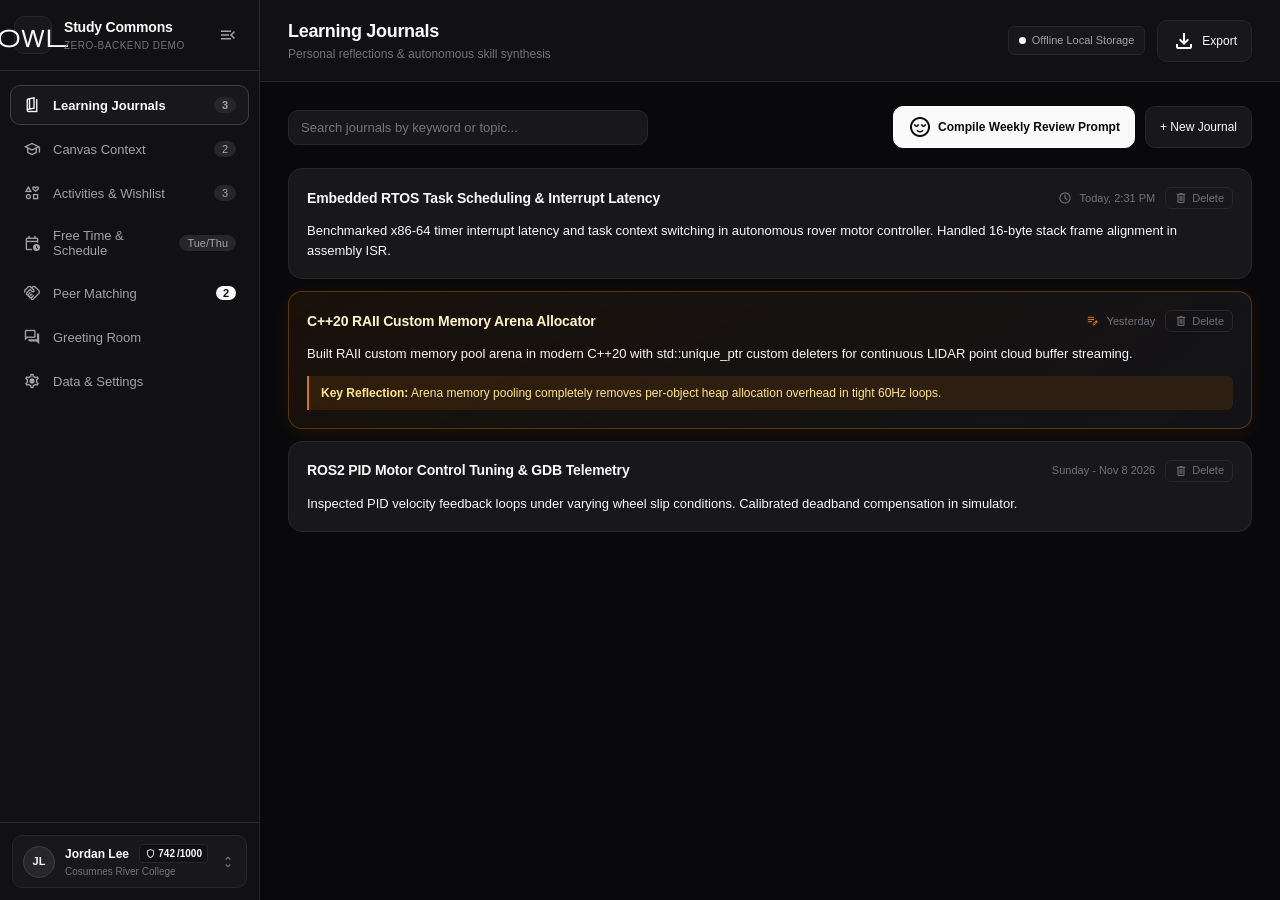
==== commit ffa53f14: "done" ====
--- a/demo/extension/dashboard/index.html
+++ b/demo/extension/dashboard/index.html
@@ -526,7 +526,7 @@
             </div>
             <div class="asc-banner-content">
               <h3>Peer Study Matching</h3>
-              <p>Project and lab pairings matched to your goals and free time. Both peers confirm before the 20-minute session unlocks.</p>
+              <p>Project and lab pairings matched to your goals and free time. Both peers confirm before the chat session unlocks.</p>
             </div>
           </div>
 
@@ -569,12 +569,12 @@
           <div class="asc-chat-container">
             <div class="asc-chat-header">
               <div class="asc-chat-header-info">
-                <h3>CISP 310 Lab 4 Study Pairing</h3>
-                <span class="asc-chat-sub">Presided by Study Commons AI Host Owl</span>
-              </div>
-              <div class="asc-participants">
-                <span class="asc-user-pill">Jordan Lee (You)</span>
-                <span class="asc-user-pill">Alex Rivera</span>
+                <h3 id="greeting-room-title">Study Pairing Room</h3>
+                <span class="asc-chat-sub" id="greeting-room-sub">Presided by Study Commons AI Host Owl</span>
+              </div>
+              <div class="asc-participants" id="greeting-room-participants">
+                <span class="asc-user-pill" id="greeting-user-pill">Jordan Lee (You)</span>
+                <span class="asc-user-pill" id="greeting-peer-pill">Samira Patel</span>
                 <span class="asc-user-pill host">🦉 AI Host Owl</span>
               </div>
             </div>
@@ -582,7 +582,7 @@
             <div class="asc-chat-messages" id="chat-messages"></div>
 
             <form class="asc-chat-input-bar" id="form-chat-send">
-              <input type="text" class="asc-input" id="chat-user-input" placeholder="Type your greeting or share your GDB debugging tip..." autocomplete="off">
+              <input type="text" class="asc-input" id="chat-user-input" placeholder="Type your message to peer and AI Host..." autocomplete="off">
               <button type="submit" class="asc-btn-primary">
                 Send
               </button>
--- a/demo/extension/dashboard/styles.css
+++ b/demo/extension/dashboard/styles.css
@@ -2620,6 +2620,88 @@
   line-height: 1.3;
 }
 
+/* Discussion Snippet Preview */
+.asc-match-discussion-snippet {
+  background: rgba(59, 130, 246, 0.05);
+  border-left: 3px solid #3b82f6;
+  padding: 8px 12px;
+  border-radius: 0 6px 6px 0;
+  margin-bottom: 12px;
+  display: flex;
+  align-items: flex-start;
+  gap: 8px;
+}
+
+.asc-quote-icon {
+  font-size: 16px;
+  color: #60a5fa;
+  margin-top: 2px;
+  flex-shrink: 0;
+}
+
+.asc-match-quote-text {
+  font-size: 12px;
+  color: var(--text-main);
+  line-height: 1.45;
+  font-style: italic;
+}
+
+/* Skills Each Person Brings Matrix */
+.asc-match-skills-matrix {
+  display: flex;
+  flex-direction: column;
+  gap: 6px;
+  background: var(--bg-subtle);
+  padding: 10px 12px;
+  border-radius: 8px;
+  border: 1px solid var(--border-color);
+  margin-bottom: 12px;
+}
+
+.asc-match-skill-row {
+  display: flex;
+  align-items: center;
+  gap: 10px;
+  flex-wrap: wrap;
+}
+
+.asc-skill-side-label {
+  font-size: 11px;
+  font-weight: 700;
+  color: var(--text-muted);
+  min-width: 95px;
+  display: flex;
+  align-items: center;
+  gap: 4px;
+}
+
+.asc-skill-chips-wrap {
+  display: flex;
+  align-items: center;
+  gap: 6px;
+  flex-wrap: wrap;
+}
+
+.asc-skill-pill {
+  font-size: 11px;
+  font-weight: 600;
+  padding: 2px 8px;
+  border-radius: 4px;
+  border: 1px solid;
+}
+
+.asc-skill-pill.my-skill {
+  background: rgba(59, 130, 246, 0.12);
+  color: #93c5fd;
+  border-color: rgba(59, 130, 246, 0.3);
+}
+
+.asc-skill-pill.peer-skill {
+  background: rgba(16, 185, 129, 0.12);
+  color: #6ee7b7;
+  border-color: rgba(16, 185, 129, 0.3);
+}
+
 .asc-match-info-strip {
   display: grid;
   grid-template-columns: repeat(auto-fit, minmax(180px, 1fr));
@@ -2662,62 +2744,6 @@
   text-overflow: ellipsis;
 }
 
-.asc-match-agenda-details {
-  margin-bottom: 10px;
-}
-
-.asc-match-agenda-toggle {
-  display: flex;
-  align-items: center;
-  gap: 6px;
-  font-size: 11.5px;
-  font-weight: 600;
-  color: var(--text-muted);
-  cursor: pointer;
-  user-select: none;
-  padding: 4px 0;
-  transition: color 0.15s ease;
-}
-
-.asc-match-agenda-toggle:hover {
-  color: #60a5fa;
-}
-
-details[open] .asc-chevron {
-  transform: rotate(180deg);
-}
-
-.asc-chevron {
-  transition: transform 0.2s ease;
-}
-
-.asc-match-agenda-content {
-  margin-top: 6px;
-  padding: 8px 12px;
-  background: var(--bg-subtle);
-  border-radius: 6px;
-  border: 1px solid var(--border-color);
-  display: flex;
-  flex-direction: column;
-  gap: 6px;
-}
-
-.asc-agenda-step {
-  display: flex;
-  align-items: flex-start;
-  gap: 10px;
-}
-
-.asc-agenda-time {
-  font-size: 10px;
-  font-weight: 700;
-  color: #f59e0b;
-  background: rgba(245, 158, 11, 0.12);
-  padding: 2px 6px;
-  border-radius: 4px;
-  white-space: nowrap;
-}
-
 .asc-match-actions-bar {
   display: flex;
   align-items: center;
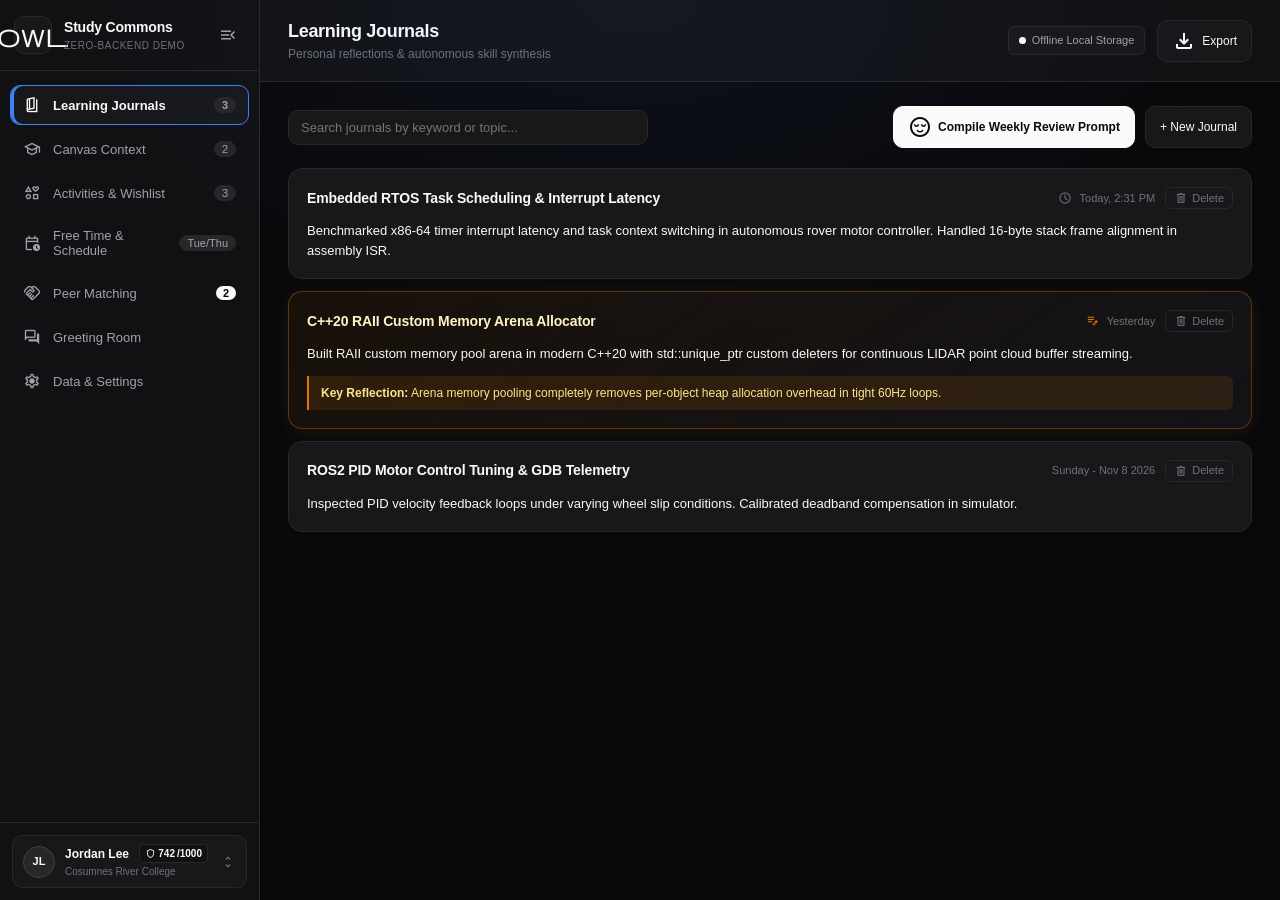
==== commit acff7875: "fina touch this one add theme" ====
--- a/demo/extension/dashboard/index.html
+++ b/demo/extension/dashboard/index.html
@@ -136,6 +136,7 @@
 
       <!-- View Containers -->
       <div class="asc-content-container">
+        <div id="asc-ambient-glow-layer" class="asc-ambient-glow-layer"></div>
 
         <!-- 1. Learning Journals View -->
         <section class="asc-view active" id="view-journals">
@@ -645,6 +646,174 @@
               </div>
             </div>
 
+            <!-- Theme & Appearance Customization Studio -->
+            <div class="asc-card" style="grid-column: span 2;">
+              <div class="asc-card-header">
+                <div style="display: flex; align-items: center; gap: 8px;">
+                  <span class="material-symbols-outlined" style="color: #60a5fa; font-size: 20px;">palette</span>
+                  <h3>Theme & Appearance Studio</h3>
+                </div>
+                <div style="display: flex; align-items: center; gap: 8px;">
+                  <span class="asc-badge" style="background: rgba(59, 130, 246, 0.15); color: #93c5fd;">Live Preview</span>
+                  <button class="asc-btn-secondary" id="btn-reset-theme-default" type="button" style="padding: 4px 10px; font-size: 11px;">
+                    <span class="material-symbols-outlined" style="font-size: 13px;">restart_alt</span> Reset Default
+                  </button>
+                </div>
+              </div>
+              <p class="asc-help-text" style="margin-bottom: 14px;">
+                Customize the visual atmosphere of your Study Commons dashboard. Choose curated dark palette presets, primary brand accents, and interface corner styling.
+              </p>
+
+              <!-- 1. Curated Atmospheric Palette Presets -->
+              <div style="margin-bottom: 16px;">
+                <label style="display: block; font-size: 12px; font-weight: 600; color: var(--text-main); margin-bottom: 8px;">
+                  Curated Atmospheric Presets
+                </label>
+                <div class="asc-theme-presets-grid">
+                  <!-- Midnight Obsidian (Default) -->
+                  <div class="asc-theme-card active" id="theme-preset-midnight" data-preset="midnight">
+                    <div class="asc-theme-card-preview" style="background: #09090b; border: 1px solid #27272a;">
+                      <span class="asc-preview-dot" style="background: #18181b;"></span>
+                      <span class="asc-preview-dot" style="background: #3b82f6;"></span>
+                      <span class="asc-preview-dot" style="background: #fafafa;"></span>
+                    </div>
+                    <div class="asc-theme-card-info">
+                      <span class="material-symbols-outlined asc-theme-icon" style="color: #93c5fd;">dark_mode</span>
+                      <div>
+                        <strong>Midnight Obsidian</strong>
+                        <small>Deep zinc & classic modern</small>
+                      </div>
+                    </div>
+                  </div>
+
+                  <!-- Forest Emerald -->
+                  <div class="asc-theme-card" id="theme-preset-emerald" data-preset="emerald">
+                    <div class="asc-theme-card-preview" style="background: #04130d; border: 1px solid #174130;">
+                      <span class="asc-preview-dot" style="background: #0d251c;"></span>
+                      <span class="asc-preview-dot" style="background: #10b981;"></span>
+                      <span class="asc-preview-dot" style="background: #86efac;"></span>
+                    </div>
+                    <div class="asc-theme-card-info">
+                      <span class="material-symbols-outlined asc-theme-icon" style="color: #34d399;">forest</span>
+                      <div>
+                        <strong>Forest Emerald</strong>
+                        <small>Biophilic botanical green</small>
+                      </div>
+                    </div>
+                  </div>
+
+                  <!-- Ocean Cyberpunk -->
+                  <div class="asc-theme-card" id="theme-preset-cyberpunk" data-preset="cyberpunk">
+                    <div class="asc-theme-card-preview" style="background: #050c18; border: 1px solid #18335b;">
+                      <span class="asc-preview-dot" style="background: #0f203b;"></span>
+                      <span class="asc-preview-dot" style="background: #0ea5e9;"></span>
+                      <span class="asc-preview-dot" style="background: #7dd3fc;"></span>
+                    </div>
+                    <div class="asc-theme-card-info">
+                      <span class="material-symbols-outlined asc-theme-icon" style="color: #38bdf8;">water_drop</span>
+                      <div>
+                        <strong>Ocean Cyberpunk</strong>
+                        <small>Deep oceanic neon blue</small>
+                      </div>
+                    </div>
+                  </div>
+
+                  <!-- Cosmic Amethyst -->
+                  <div class="asc-theme-card" id="theme-preset-amethyst" data-preset="amethyst">
+                    <div class="asc-theme-card-preview" style="background: #0d0718; border: 1px solid #321f57;">
+                      <span class="asc-preview-dot" style="background: #1d1235;"></span>
+                      <span class="asc-preview-dot" style="background: #a855f7;"></span>
+                      <span class="asc-preview-dot" style="background: #c084fc;"></span>
+                    </div>
+                    <div class="asc-theme-card-info">
+                      <span class="material-symbols-outlined asc-theme-icon" style="color: #c084fc;">auto_awesome</span>
+                      <div>
+                        <strong>Cosmic Amethyst</strong>
+                        <small>Deep galactic violet</small>
+                      </div>
+                    </div>
+                  </div>
+
+                  <!-- Warm Amber Sunset -->
+                  <div class="asc-theme-card" id="theme-preset-sunset" data-preset="sunset">
+                    <div class="asc-theme-card-preview" style="background: #130b05; border: 1px solid #3f2513;">
+                      <span class="asc-preview-dot" style="background: #2a1a0f;"></span>
+                      <span class="asc-preview-dot" style="background: #f59e0b;"></span>
+                      <span class="asc-preview-dot" style="background: #fcd34d;"></span>
+                    </div>
+                    <div class="asc-theme-card-info">
+                      <span class="material-symbols-outlined asc-theme-icon" style="color: #fbbf24;">wb_sunny</span>
+                      <div>
+                        <strong>Warm Amber Sunset</strong>
+                        <small>Rich espresso & gold</small>
+                      </div>
+                    </div>
+                  </div>
+
+                  <!-- Nordic Slate -->
+                  <div class="asc-theme-card" id="theme-preset-slate" data-preset="slate">
+                    <div class="asc-theme-card-preview" style="background: #0b111e; border: 1px solid #2b3b57;">
+                      <span class="asc-preview-dot" style="background: #1c263c;"></span>
+                      <span class="asc-preview-dot" style="background: #64748b;"></span>
+                      <span class="asc-preview-dot" style="background: #94a3b8;"></span>
+                    </div>
+                    <div class="asc-theme-card-info">
+                      <span class="material-symbols-outlined asc-theme-icon" style="color: #94a3b8;">lens_blur</span>
+                      <div>
+                        <strong>Nordic Slate</strong>
+                        <small>Minimal cool graphite</small>
+                      </div>
+                    </div>
+                  </div>
+                </div>
+              </div>
+
+              <!-- 2. Primary Brand Accent & Swatches -->
+              <div style="padding: 12px 14px; background: var(--bg-main); border: 1px solid var(--border-color); border-radius: var(--radius-md); margin-bottom: 12px; display: flex; align-items: center; justify-content: space-between; flex-wrap: wrap; gap: 12px;">
+                <div>
+                  <div style="font-size: 13px; font-weight: 600; color: var(--text-main);">Primary Accent Color</div>
+                  <div style="font-size: 11px; color: var(--text-secondary); margin-top: 2px;">Highlights active tabs, badges, progress bars, and glowing borders</div>
+                </div>
+                <div style="display: flex; align-items: center; gap: 8px; flex-wrap: wrap;">
+                  <button type="button" class="asc-accent-swatch active" id="theme-accent-blue" data-color="#3b82f6" title="Sapphire Blue" style="background: #3b82f6;"></button>
+                  <button type="button" class="asc-accent-swatch" id="theme-accent-emerald" data-color="#10b981" title="Emerald Green" style="background: #10b981;"></button>
+                  <button type="button" class="asc-accent-swatch" id="theme-accent-amber" data-color="#f59e0b" title="Amber Gold" style="background: #f59e0b;"></button>
+                  <button type="button" class="asc-accent-swatch" id="theme-accent-violet" data-color="#a855f7" title="Amethyst Violet" style="background: #a855f7;"></button>
+                  <button type="button" class="asc-accent-swatch" id="theme-accent-rose" data-color="#f43f5e" title="Neon Rose" style="background: #f43f5e;"></button>
+                  <button type="button" class="asc-accent-swatch" id="theme-accent-cyan" data-color="#06b6d4" title="Cyan Electric" style="background: #06b6d4;"></button>
+                  <div style="display: flex; align-items: center; gap: 6px; margin-left: 4px;">
+                    <span style="font-size: 11px; color: var(--text-muted);">Custom:</span>
+                    <input type="color" id="theme-custom-accent" value="#3b82f6" title="Pick custom accent color" style="width: 32px; height: 30px; padding: 1px; border: 1px solid var(--border-light); border-radius: 6px; cursor: pointer; background: var(--bg-card);">
+                  </div>
+                </div>
+              </div>
+
+              <!-- 3. Corner Radius & Glow Options Row -->
+              <div style="display: grid; grid-template-columns: repeat(auto-fit, minmax(280px, 1fr)); gap: 12px; margin-bottom: 12px;">
+                <!-- Corner Radius Selector -->
+                <div style="padding: 12px 14px; background: var(--bg-main); border: 1px solid var(--border-color); border-radius: var(--radius-md);">
+                  <div style="font-size: 13px; font-weight: 600; color: var(--text-main); margin-bottom: 2px;">Card Corner Style</div>
+                  <div style="font-size: 11px; color: var(--text-secondary); margin-bottom: 8px;">Adjust border-radius for cards, inputs, and modals</div>
+                  <div class="asc-segmented-control" id="control-card-radius">
+                    <button type="button" class="asc-segment-btn" id="btn-radius-sharp" data-radius="sharp">Sharp (4px)</button>
+                    <button type="button" class="asc-segment-btn active" id="btn-radius-standard" data-radius="standard">Standard (10px)</button>
+                    <button type="button" class="asc-segment-btn" id="btn-radius-smooth" data-radius="smooth">Smooth (18px)</button>
+                  </div>
+                </div>
+
+                <!-- Ambient Glow Toggle -->
+                <div style="padding: 12px 14px; background: var(--bg-main); border: 1px solid var(--border-color); border-radius: var(--radius-md); display: flex; align-items: center;">
+                  <label class="asc-toggle-row" style="margin: 0; width: 100%;">
+                    <input type="checkbox" id="pref-theme-ambient-glow" checked>
+                    <div class="asc-toggle-text">
+                      <span class="asc-toggle-title">Atmospheric Ambient Glow</span>
+                      <span class="asc-toggle-desc">Subtle radial aurora light gradient at top of dashboard views</span>
+                    </div>
+                  </label>
+                </div>
+              </div>
+            </div>
+
             <!-- Developer Controls & MockServer Bridge -->
             <div class="asc-card" style="grid-column: span 2;">
               <div class="asc-card-header">
--- a/demo/extension/dashboard/styles.css
+++ b/demo/extension/dashboard/styles.css
@@ -17,6 +17,9 @@
   --text-muted: #71717a;
   --accent-white: #ffffff;
   --accent-dark: #09090b;
+  --primary-accent: #3b82f6;
+  --primary-accent-glow: rgba(59, 130, 246, 0.25);
+  --primary-accent-subtle: rgba(59, 130, 246, 0.12);
   --radius-sm: 6px;
   --radius-md: 10px;
   --radius-lg: 14px;
@@ -203,7 +206,8 @@
 .asc-nav-item.active {
   background: var(--bg-card);
   color: var(--text-main);
-  border-color: var(--border-light);
+  border-color: var(--primary-accent, var(--border-light));
+  box-shadow: inset 3px 0 0 var(--primary-accent, #3b82f6);
   font-weight: 600;
 }
 
@@ -2752,7 +2756,155 @@
   border-top: 1px solid var(--border-color);
 }
 
-
-
-
-
+/* ==========================================================================
+   Theme & Appearance Studio Styles
+   ========================================================================== */
+
+.asc-ambient-glow-layer {
+  position: absolute;
+  top: 0;
+  left: 0;
+  right: 0;
+  height: 380px;
+  pointer-events: none;
+  z-index: 0;
+  opacity: 0.85;
+  transition: background 0.4s ease, opacity 0.3s ease;
+}
+
+.asc-view {
+  position: relative;
+  z-index: 1;
+}
+
+.asc-theme-presets-grid {
+  display: grid;
+  grid-template-columns: repeat(auto-fit, minmax(170px, 1fr));
+  gap: 10px;
+}
+
+.asc-theme-card {
+  background: var(--bg-card);
+  border: 1px solid var(--border-color);
+  border-radius: var(--radius-md);
+  padding: 10px;
+  cursor: pointer;
+  transition: all 0.18s ease;
+  display: flex;
+  flex-direction: column;
+  gap: 8px;
+}
+
+.asc-theme-card:hover {
+  transform: translateY(-2px);
+  border-color: var(--border-light);
+  box-shadow: 0 6px 18px rgba(0, 0, 0, 0.35);
+}
+
+.asc-theme-card.active {
+  border-color: var(--primary-accent, #3b82f6);
+  box-shadow: 0 0 0 1px var(--primary-accent, #3b82f6), 0 6px 20px var(--primary-accent-glow, rgba(59, 130, 246, 0.25));
+}
+
+.asc-theme-card-preview {
+  height: 36px;
+  border-radius: 6px;
+  display: flex;
+  align-items: center;
+  justify-content: flex-end;
+  padding: 0 8px;
+  gap: 5px;
+}
+
+.asc-preview-dot {
+  width: 9px;
+  height: 9px;
+  border-radius: 50%;
+  display: inline-block;
+  box-shadow: 0 1px 3px rgba(0, 0, 0, 0.4);
+}
+
+.asc-theme-card-info {
+  display: flex;
+  align-items: center;
+  gap: 8px;
+}
+
+.asc-theme-icon {
+  font-size: 18px;
+  flex-shrink: 0;
+}
+
+.asc-theme-card-info strong {
+  display: block;
+  font-size: 11.5px;
+  color: var(--text-main);
+  line-height: 1.2;
+}
+
+.asc-theme-card-info small {
+  display: block;
+  font-size: 10px;
+  color: var(--text-muted);
+  line-height: 1.2;
+  margin-top: 2px;
+}
+
+.asc-accent-swatch {
+  width: 26px;
+  height: 26px;
+  border-radius: 50%;
+  border: 2px solid transparent;
+  cursor: pointer;
+  transition: transform 0.15s ease, box-shadow 0.15s ease, border-color 0.15s ease;
+  position: relative;
+}
+
+.asc-accent-swatch:hover {
+  transform: scale(1.15);
+}
+
+.asc-accent-swatch.active {
+  border-color: #ffffff;
+  box-shadow: 0 0 0 2px var(--bg-card), 0 0 12px var(--primary-accent, #3b82f6);
+  transform: scale(1.12);
+}
+
+.asc-segmented-control {
+  display: flex;
+  background: var(--bg-card);
+  border: 1px solid var(--border-color);
+  border-radius: 8px;
+  padding: 3px;
+  gap: 3px;
+}
+
+.asc-segment-btn {
+  flex: 1;
+  background: transparent;
+  border: none;
+  color: var(--text-secondary);
+  font-size: 11.5px;
+  font-weight: 500;
+  padding: 6px 10px;
+  border-radius: 6px;
+  cursor: pointer;
+  transition: all 0.15s ease;
+  text-align: center;
+}
+
+.asc-segment-btn:hover {
+  color: var(--text-main);
+}
+
+.asc-segment-btn.active {
+  background: var(--bg-subtle);
+  color: var(--text-main);
+  font-weight: 600;
+  box-shadow: 0 2px 6px rgba(0, 0, 0, 0.25);
+}
+
+
+
+
+
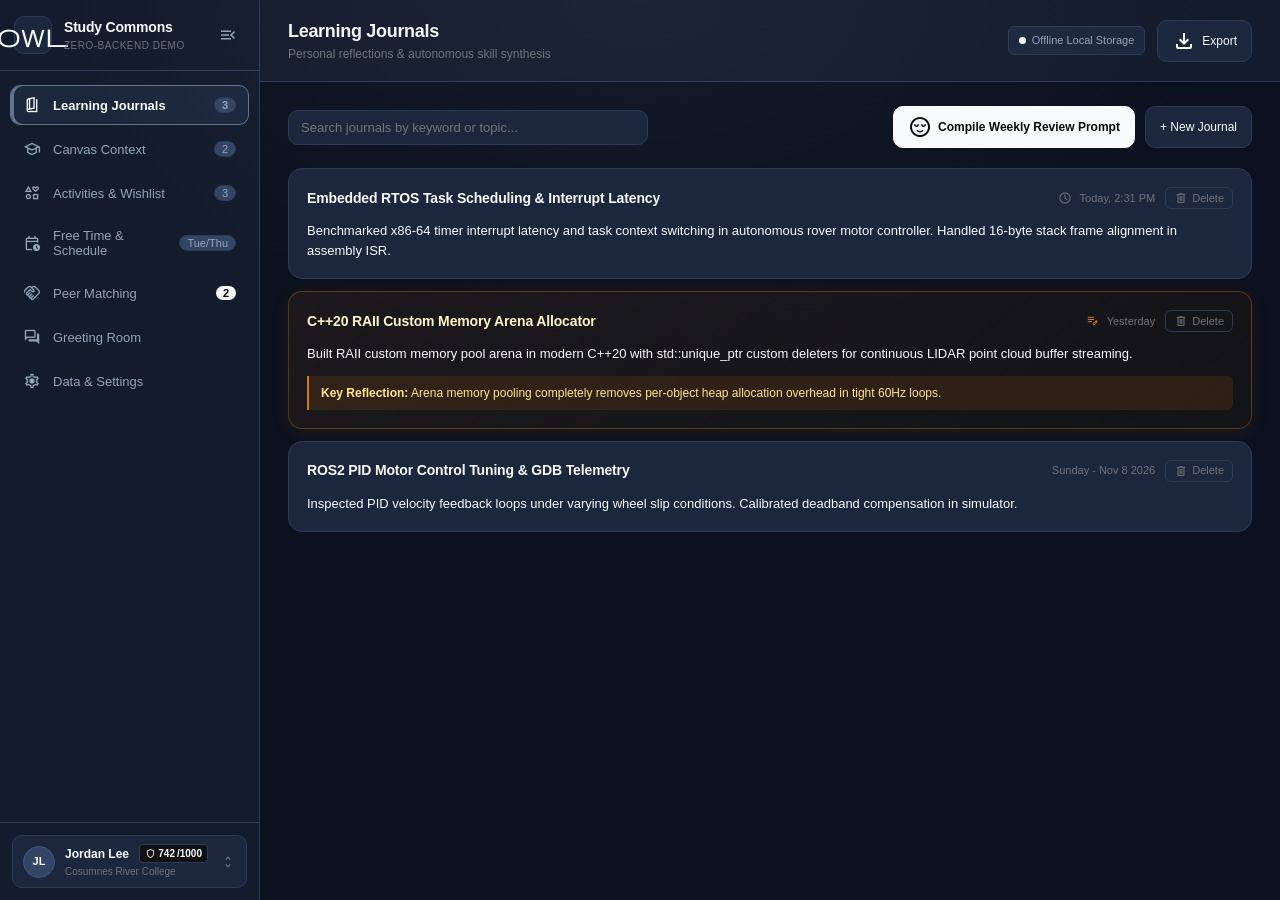
==== commit 6760aaf2: "better ui" ====
--- a/demo/extension/dashboard/index.html
+++ b/demo/extension/dashboard/index.html
@@ -188,6 +188,10 @@
                   <span id="canvas-current-semester-text">Fall 2026</span>
                 </span>
                 <span class="canvas-term-subtext">Active Enrolled Term</span>
+                <span id="canvas-toolbar-sync-badge" class="asc-tag" style="font-size: 11px; padding: 2px 8px; border-radius: 4px; display: inline-flex; align-items: center; gap: 4px; border: 1px solid rgba(34, 197, 94, 0.3); background: rgba(34, 197, 94, 0.15); color: #4ade80;">
+                  <span class="material-symbols-outlined" style="font-size: 13px;">sync</span>
+                  <span>Sync Active</span>
+                </span>
               </div>
               <div class="canvas-toolbar-right">
                 <button class="asc-btn-secondary" id="btn-canvas-data-sync" type="button">
@@ -197,6 +201,9 @@
               </div>
             </div>
           </div>
+
+          <!-- Logged-Out Notice Wrapper -->
+          <div class="asc-login-notice-wrap" id="canvas-login-notice-wrap" style="display: none;"></div>
 
           <!-- Disconnected State Box (Rendered when user logs out of Canvas sync) -->
           <div id="canvas-disconnected-card" class="canvas-disconnected-box" style="display: none;">
@@ -255,6 +262,9 @@
 
         <!-- 4. Activities & Wishlist View -->
         <section class="asc-view" id="view-activities">
+          <!-- Logged-Out Notice Wrapper -->
+          <div class="asc-login-notice-wrap" id="activities-login-notice-wrap" style="display: none;"></div>
+
           <!-- Section 1: Virtual & Private Projects Pool -->
           <div class="asc-section-header-block">
             <div style="display: flex; align-items: center; justify-content: space-between; gap: 16px; flex-wrap: wrap;">
@@ -361,6 +371,9 @@
 
         <!-- 5. Free Time & Study Schedule View -->
         <section class="asc-view" id="view-freetime">
+          <!-- Logged-Out Notice Wrapper -->
+          <div class="asc-login-notice-wrap" id="freetime-login-notice-wrap" style="display: none;"></div>
+
           <div class="asc-banner">
             <div class="asc-banner-icon">
               <span class="material-symbols-outlined">calendar_clock</span>
@@ -521,6 +534,9 @@
 
         <!-- 6. Peer Matching View -->
         <section class="asc-view" id="view-matches">
+          <!-- Logged-Out Notice Wrapper -->
+          <div class="asc-login-notice-wrap" id="matches-login-notice-wrap" style="display: none;"></div>
+
           <div class="asc-banner">
             <div class="asc-banner-icon">
               <span class="material-symbols-outlined">handshake</span>
@@ -567,6 +583,9 @@
 
         <!-- 6. Greeting Room View -->
         <section class="asc-view" id="view-greeting">
+          <!-- Logged-Out Notice Wrapper -->
+          <div class="asc-login-notice-wrap" id="greeting-login-notice-wrap" style="display: none;"></div>
+
           <div class="asc-chat-container">
             <div class="asc-chat-header">
               <div class="asc-chat-header-info">
@@ -670,8 +689,8 @@
                   Curated Atmospheric Presets
                 </label>
                 <div class="asc-theme-presets-grid">
-                  <!-- Midnight Obsidian (Default) -->
-                  <div class="asc-theme-card active" id="theme-preset-midnight" data-preset="midnight">
+                  <!-- Midnight Obsidian -->
+                  <div class="asc-theme-card" id="theme-preset-midnight" data-preset="midnight">
                     <div class="asc-theme-card-preview" style="background: #09090b; border: 1px solid #27272a;">
                       <span class="asc-preview-dot" style="background: #18181b;"></span>
                       <span class="asc-preview-dot" style="background: #3b82f6;"></span>
@@ -750,8 +769,8 @@
                     </div>
                   </div>
 
-                  <!-- Nordic Slate -->
-                  <div class="asc-theme-card" id="theme-preset-slate" data-preset="slate">
+                  <!-- Nordic Slate (Jordan Default) -->
+                  <div class="asc-theme-card active" id="theme-preset-slate" data-preset="slate">
                     <div class="asc-theme-card-preview" style="background: #0b111e; border: 1px solid #2b3b57;">
                       <span class="asc-preview-dot" style="background: #1c263c;"></span>
                       <span class="asc-preview-dot" style="background: #64748b;"></span>
@@ -1017,74 +1036,96 @@
         </button>
       </div>
 
+      <!-- Locked Notice: Displayed when Canvas is disconnected/logged out -->
+      <div id="canvas-sync-locked-notice" class="canvas-sync-locked-notice" style="display: none;">
+        <div class="canvas-sync-locked-banner">
+          <div style="display: flex; align-items: center; gap: 10px;">
+            <div style="width: 32px; height: 32px; border-radius: 8px; background: rgba(234, 179, 8, 0.15); color: #facc15; display: flex; align-items: center; justify-content: center; flex-shrink: 0;">
+              <span class="material-symbols-outlined" style="font-size: 20px;">lock</span>
+            </div>
+            <div>
+              <div style="font-size: 13px; font-weight: 600; color: #fafafa;">Log in to Canvas to unlock sync</div>
+              <div style="font-size: 11px; color: var(--text-secondary); margin-top: 1px;">Background course catalog, module outlines, and grade sync are paused while disconnected.</div>
+            </div>
+          </div>
+          <button class="btn-canvas" id="btn-sync-unlock-login" type="button" style="padding: 6px 14px; font-size: 12px; display: inline-flex; align-items: center; gap: 6px; white-space: nowrap; cursor: pointer;">
+            <span class="material-symbols-outlined" style="font-size: 16px;">school</span>
+            <span>Log in to Canvas</span>
+          </button>
+        </div>
+      </div>
+
       <div style="display: flex; flex-direction: column; gap: 18px;">
-        <!-- Setting 1: Sync Courses -->
-        <div style="display: flex; align-items: flex-start; justify-content: space-between; gap: 16px;">
-          <div>
-            <div style="font-size: 13px; font-weight: 600; color: #fafafa;">Sync Course Catalog &amp; Units</div>
-            <div style="font-size: 12px; color: var(--text-secondary); margin-top: 2px;">Allow ambient background fetching of enrolled courses, instructors, and credit units.</div>
-          </div>
-          <input type="checkbox" id="canvas-sync-toggle-courses" checked style="width: 18px; height: 18px; accent-color: #e1382b; cursor: pointer; margin-top: 2px;">
-        </div>
-
-        <!-- Setting 2: Sync Modules & Syllabi -->
-        <div style="display: flex; align-items: flex-start; justify-content: space-between; gap: 16px;">
-          <div>
-            <div style="font-size: 13px; font-weight: 600; color: #fafafa;">Sync Modules &amp; Topics</div>
-            <div style="font-size: 12px; color: var(--text-secondary); margin-top: 2px;">Allow ambient AI to read active lecture topics, lab syllabi, and upcoming module outlines.</div>
-          </div>
-          <input type="checkbox" id="canvas-sync-toggle-modules" checked style="width: 18px; height: 18px; accent-color: #e1382b; cursor: pointer; margin-top: 2px;">
-        </div>
-
-        <!-- Setting 3: Total Grade Setting (Yes/No Tick Box with Expandable Sub-Settings) -->
-        <div style="border-top: 1px solid var(--border-color); padding-top: 14px;">
+        <!-- Sync Options Group (Grayed / blurred out when logged out of Canvas) -->
+        <div id="canvas-sync-options-container" class="canvas-sync-options-container" style="display: flex; flex-direction: column; gap: 18px;">
+          <!-- Setting 1: Sync Courses -->
           <div style="display: flex; align-items: flex-start; justify-content: space-between; gap: 16px;">
             <div>
-              <div style="font-size: 13px; font-weight: 600; color: #fafafa; display: flex; align-items: center; gap: 6px;">
-                <span>Sync Total Grades</span>
-                <span id="canvas-grade-yes-no-badge" class="asc-badge" style="font-size: 10px; background: rgba(34, 197, 94, 0.15); color: #4ade80; border: 1px solid rgba(34, 197, 94, 0.3);">YES</span>
-              </div>
-              <div style="font-size: 12px; color: var(--text-secondary); margin-top: 2px;">
-                Allow ambient AI to read cumulative course percentage and overall letter standing (e.g., 93.4% · A).
-              </div>
-            </div>
-            <label style="position: relative; display: inline-flex; align-items: center; cursor: pointer; margin-top: 2px;">
-              <input type="checkbox" id="canvas-sync-toggle-total-grade" checked style="width: 18px; height: 18px; accent-color: #22c55e; cursor: pointer;">
-            </label>
-          </div>
-
-          <!-- Expandable Sub-settings: Only visible when Total Grade is ticked YES -->
-          <div id="canvas-grade-sub-settings" style="margin-top: 12px; padding: 12px 14px; background: var(--bg-main); border: 1px solid var(--border-color); border-radius: 8px; display: flex; flex-direction: column; gap: 10px; animation: ascFadeIn 0.2s ease;">
-            <div style="font-size: 11px; font-weight: 600; color: var(--text-muted); text-transform: uppercase; letter-spacing: 0.05em; margin-bottom: 2px;">
-              Grade Detail Sub-Settings
-            </div>
-
-            <!-- Sub-setting 1: Granular Individual Assignment / Lab Scores -->
-            <label style="display: flex; align-items: flex-start; gap: 10px; cursor: pointer;">
-              <input type="checkbox" id="canvas-sync-sub-individual" style="width: 16px; height: 16px; accent-color: #e1382b; cursor: pointer; margin-top: 2px;">
+              <div style="font-size: 13px; font-weight: 600; color: #fafafa;">Sync Course Catalog &amp; Units</div>
+              <div style="font-size: 12px; color: var(--text-secondary); margin-top: 2px;">Allow ambient background fetching of enrolled courses, instructors, and credit units.</div>
+            </div>
+            <input type="checkbox" id="canvas-sync-toggle-courses" checked style="width: 18px; height: 18px; accent-color: #e1382b; cursor: pointer; margin-top: 2px;">
+          </div>
+
+          <!-- Setting 2: Sync Modules & Syllabi -->
+          <div style="display: flex; align-items: flex-start; justify-content: space-between; gap: 16px;">
+            <div>
+              <div style="font-size: 13px; font-weight: 600; color: #fafafa;">Sync Modules &amp; Topics</div>
+              <div style="font-size: 12px; color: var(--text-secondary); margin-top: 2px;">Allow ambient AI to read active lecture topics, lab syllabi, and upcoming module outlines.</div>
+            </div>
+            <input type="checkbox" id="canvas-sync-toggle-modules" checked style="width: 18px; height: 18px; accent-color: #e1382b; cursor: pointer; margin-top: 2px;">
+          </div>
+
+          <!-- Setting 3: Total Grade Setting (Yes/No Tick Box with Expandable Sub-Settings) -->
+          <div style="border-top: 1px solid var(--border-color); padding-top: 14px;">
+            <div style="display: flex; align-items: flex-start; justify-content: space-between; gap: 16px;">
               <div>
-                <div style="font-size: 12px; font-weight: 500; color: #fafafa;">Sync Individual Assignment &amp; Lab Scores</div>
-                <div style="font-size: 11px; color: var(--text-muted); margin-top: 1px;">Include granular point scores for every individual lab, quiz, and test (uncheck to keep individual scores private).</div>
-              </div>
-            </label>
-
-            <!-- Sub-setting 2: Historical Semester Grades -->
-            <label style="display: flex; align-items: flex-start; gap: 10px; cursor: pointer;">
-              <input type="checkbox" id="canvas-sync-sub-historical" checked style="width: 16px; height: 16px; accent-color: #e1382b; cursor: pointer; margin-top: 2px;">
-              <div>
-                <div style="font-size: 12px; font-weight: 500; color: #fafafa;">Include Previous Terms &amp; Archived Grades</div>
-                <div style="font-size: 11px; color: var(--text-muted); margin-top: 1px;">Allow AI to correlate historical course grades (e.g. Spring 2026, Fall 2025) for longitudinal learning trajectory.</div>
-              </div>
-            </label>
-
-            <!-- Sub-setting 3: Syllabus Weight Categories -->
-            <label style="display: flex; align-items: flex-start; gap: 10px; cursor: pointer;">
-              <input type="checkbox" id="canvas-sync-sub-weights" checked style="width: 16px; height: 16px; accent-color: #e1382b; cursor: pointer; margin-top: 2px;">
-              <div>
-                <div style="font-size: 12px; font-weight: 500; color: #fafafa;">Syllabus Weighting Breakdown</div>
-                <div style="font-size: 11px; color: var(--text-muted); margin-top: 1px;">Include syllabus grading distribution percentages (Homework 20%, Midterms 30%, Final 50%).</div>
-              </div>
-            </label>
+                <div style="font-size: 13px; font-weight: 600; color: #fafafa; display: flex; align-items: center; gap: 6px;">
+                  <span>Sync Total Grades</span>
+                  <span id="canvas-grade-yes-no-badge" class="asc-badge" style="font-size: 10px; background: rgba(34, 197, 94, 0.15); color: #4ade80; border: 1px solid rgba(34, 197, 94, 0.3);">YES</span>
+                </div>
+                <div style="font-size: 12px; color: var(--text-secondary); margin-top: 2px;">
+                  Allow ambient AI to read cumulative course percentage and overall letter standing (e.g., 93.4% · A).
+                </div>
+              </div>
+              <label style="position: relative; display: inline-flex; align-items: center; cursor: pointer; margin-top: 2px;">
+                <input type="checkbox" id="canvas-sync-toggle-total-grade" checked style="width: 18px; height: 18px; accent-color: #22c55e; cursor: pointer;">
+              </label>
+            </div>
+
+            <!-- Expandable Sub-settings: Only visible when Total Grade is ticked YES -->
+            <div id="canvas-grade-sub-settings" style="margin-top: 12px; padding: 12px 14px; background: var(--bg-main); border: 1px solid var(--border-color); border-radius: 8px; display: flex; flex-direction: column; gap: 10px; animation: ascFadeIn 0.2s ease;">
+              <div style="font-size: 11px; font-weight: 600; color: var(--text-muted); text-transform: uppercase; letter-spacing: 0.05em; margin-bottom: 2px;">
+                Grade Detail Sub-Settings
+              </div>
+
+              <!-- Sub-setting 1: Granular Individual Assignment / Lab Scores -->
+              <label style="display: flex; align-items: flex-start; gap: 10px; cursor: pointer;">
+                <input type="checkbox" id="canvas-sync-sub-individual" style="width: 16px; height: 16px; accent-color: #e1382b; cursor: pointer; margin-top: 2px;">
+                <div>
+                  <div style="font-size: 12px; font-weight: 500; color: #fafafa;">Sync Individual Assignment &amp; Lab Scores</div>
+                  <div style="font-size: 11px; color: var(--text-muted); margin-top: 1px;">Include granular point scores for every individual lab, quiz, and test (uncheck to keep individual scores private).</div>
+                </div>
+              </label>
+
+              <!-- Sub-setting 2: Historical Semester Grades -->
+              <label style="display: flex; align-items: flex-start; gap: 10px; cursor: pointer;">
+                <input type="checkbox" id="canvas-sync-sub-historical" checked style="width: 16px; height: 16px; accent-color: #e1382b; cursor: pointer; margin-top: 2px;">
+                <div>
+                  <div style="font-size: 12px; font-weight: 500; color: #fafafa;">Include Previous Terms &amp; Archived Grades</div>
+                  <div style="font-size: 11px; color: var(--text-muted); margin-top: 1px;">Allow AI to correlate historical course grades (e.g. Spring 2026, Fall 2025) for longitudinal learning trajectory.</div>
+                </div>
+              </label>
+
+              <!-- Sub-setting 3: Syllabus Weight Categories -->
+              <label style="display: flex; align-items: flex-start; gap: 10px; cursor: pointer;">
+                <input type="checkbox" id="canvas-sync-sub-weights" checked style="width: 16px; height: 16px; accent-color: #e1382b; cursor: pointer; margin-top: 2px;">
+                <div>
+                  <div style="font-size: 12px; font-weight: 500; color: #fafafa;">Syllabus Weighting Breakdown</div>
+                  <div style="font-size: 11px; color: var(--text-muted); margin-top: 1px;">Include syllabus grading distribution percentages (Homework 20%, Midterms 30%, Final 50%).</div>
+                </div>
+              </label>
+            </div>
           </div>
         </div>
 
@@ -1117,10 +1158,10 @@
       <div style="display: flex; align-items: center; justify-content: space-between; margin-top: 24px; padding-top: 16px; border-top: 1px solid var(--border-color);">
         <button class="asc-btn-primary" id="btn-save-canvas-settings" type="button" style="padding: 7px 18px; font-size: 12px;">Save Preferences</button>
         
-        <!-- Right Bottom Corner: Logout Button -->
+        <!-- Right Bottom Corner: Logout / Login Button -->
         <button class="btn-danger-ghost" id="btn-canvas-logout" type="button" style="display: inline-flex; align-items: center; gap: 6px; padding: 6px 12px; font-size: 12px; cursor: pointer;">
-          <span class="material-symbols-outlined" style="font-size: 16px;">logout</span>
-          <span>Logout of Canvas</span>
+          <span class="material-symbols-outlined" id="canvas-logout-icon" style="font-size: 16px;">logout</span>
+          <span id="canvas-logout-text">Logout of Canvas</span>
         </button>
       </div>
     </div>
@@ -1370,6 +1411,8 @@
 
   <!-- Modular Scripts -->
   <script src="../local_store.js"></script>
+  <script src="../mockserver/mock_server.js"></script>
+  <script src="api.js"></script>
   <script src="modules/toast.js"></script>
   <script src="modules/export.js"></script>
   <script src="views/journals_view.js"></script>
--- a/demo/extension/dashboard/styles.css
+++ b/demo/extension/dashboard/styles.css
@@ -1301,23 +1301,107 @@
 .canvas-minimal-toggle:hover .canvas-minimal-label {
   color: var(--text-main);
 }
-  background: var(--border-color);
-}
-
-.canvas-minimal-label {
+
+/* Button Styles for Canvas Auth & Danger Ghost */
+.btn-canvas {
+  background: #e1382b;
+  color: #ffffff;
+  border: 1px solid transparent;
+  padding: 8px 16px;
+  border-radius: var(--radius-sm);
+  font-size: 12px;
+  font-weight: 600;
   display: inline-flex;
   align-items: center;
+  justify-content: center;
   gap: 6px;
-  padding: 0 16px;
+  cursor: pointer;
+  transition: all 0.15s ease;
+  box-shadow: 0 2px 8px rgba(225, 56, 43, 0.25);
+}
+
+.btn-canvas:hover {
+  background: #c82e22;
+  box-shadow: 0 4px 12px rgba(225, 56, 43, 0.35);
+  transform: translateY(-1px);
+}
+
+.btn-danger-ghost {
+  background: transparent;
+  color: #ef4444;
+  border: 1px solid rgba(239, 68, 68, 0.3);
+  padding: 6px 12px;
+  border-radius: var(--radius-sm);
   font-size: 12px;
   font-weight: 500;
-  color: var(--text-secondary);
-  transition: color 0.15s ease;
+  display: inline-flex;
+  align-items: center;
+  gap: 6px;
+  cursor: pointer;
+  transition: all 0.15s ease;
+}
+
+.btn-danger-ghost:hover {
+  background: rgba(239, 68, 68, 0.12);
+  border-color: rgba(239, 68, 68, 0.5);
+  color: #f87171;
+}
+
+/* Grayed out / Blurred Sync Settings in Data & Sync Modal */
+.canvas-sync-options-container {
+  transition: opacity 0.25s ease, filter 0.25s ease;
+}
+
+.canvas-sync-options-container.canvas-sync-disabled {
+  opacity: 0.38;
+  filter: grayscale(0.8) blur(1.2px);
+  pointer-events: none;
   user-select: none;
 }
 
-.canvas-minimal-toggle:hover .canvas-minimal-label {
-  color: var(--text-main);
+/* Locked Notice Banner inside Data & Sync modal */
+.canvas-sync-locked-notice {
+  margin-bottom: 14px;
+  animation: ascFadeIn 0.2s ease;
+}
+
+.canvas-sync-locked-banner {
+  border: 1px solid rgba(234, 179, 8, 0.35);
+  background: rgba(234, 179, 8, 0.08);
+  padding: 12px 14px;
+  border-radius: var(--radius-sm);
+  display: flex;
+  align-items: center;
+  justify-content: space-between;
+  gap: 12px;
+  flex-wrap: wrap;
+}
+
+/* Grayed out / Blurred Scanners on Course Cards */
+.canvas-scan-locked-notice {
+  display: flex;
+  align-items: center;
+  gap: 6px;
+  padding: 6px 10px;
+  background: rgba(234, 179, 8, 0.1);
+  border: 1px solid rgba(234, 179, 8, 0.25);
+  border-radius: var(--radius-sm);
+  font-size: 11px;
+  color: #fef08a;
+  margin-top: 10px;
+  cursor: pointer;
+  transition: background 0.15s ease;
+}
+
+.canvas-scan-locked-notice:hover {
+  background: rgba(234, 179, 8, 0.18);
+}
+
+.canvas-scan-actions-grid.canvas-scanners-disabled {
+  opacity: 0.45;
+  filter: grayscale(0.7) blur(0.8px);
+  pointer-events: none;
+  user-select: none;
 }
 
 .canvas-previous-section {
@@ -2531,12 +2615,24 @@
    Simplified Purpose-Driven Peer Matching & Confirmation Styles
    ========================================================================== */
 
+.asc-match-cards-container {
+  display: flex !important;
+  flex-direction: column !important;
+  gap: 16px;
+  width: 100% !important;
+  box-sizing: border-box;
+}
+
 .asc-match-card {
+  width: 100% !important;
+  box-sizing: border-box !important;
+  display: flex !important;
+  flex-direction: column !important;
   background: var(--bg-card);
   border: 1px solid var(--border-color);
   border-radius: var(--radius-md);
-  padding: 16px 18px;
-  margin-bottom: 14px;
+  padding: 18px 22px;
+  margin-bottom: 0;
   transition: all 0.2s ease;
   position: relative;
   overflow: hidden;
@@ -2708,13 +2804,15 @@
 
 .asc-match-info-strip {
   display: grid;
-  grid-template-columns: repeat(auto-fit, minmax(180px, 1fr));
-  gap: 8px;
+  grid-template-columns: repeat(auto-fit, minmax(220px, 1fr));
+  gap: 10px;
   background: var(--bg-main);
   border: 1px solid var(--border-color);
   border-radius: 8px;
-  padding: 8px 12px;
-  margin-bottom: 10px;
+  padding: 10px 14px;
+  margin-bottom: 12px;
+  width: 100%;
+  box-sizing: border-box;
 }
 
 .asc-match-info-item {
@@ -2752,8 +2850,10 @@
   display: flex;
   align-items: center;
   justify-content: space-between;
-  padding-top: 10px;
+  padding-top: 12px;
   border-top: 1px solid var(--border-color);
+  width: 100%;
+  box-sizing: border-box;
 }
 
 /* ==========================================================================
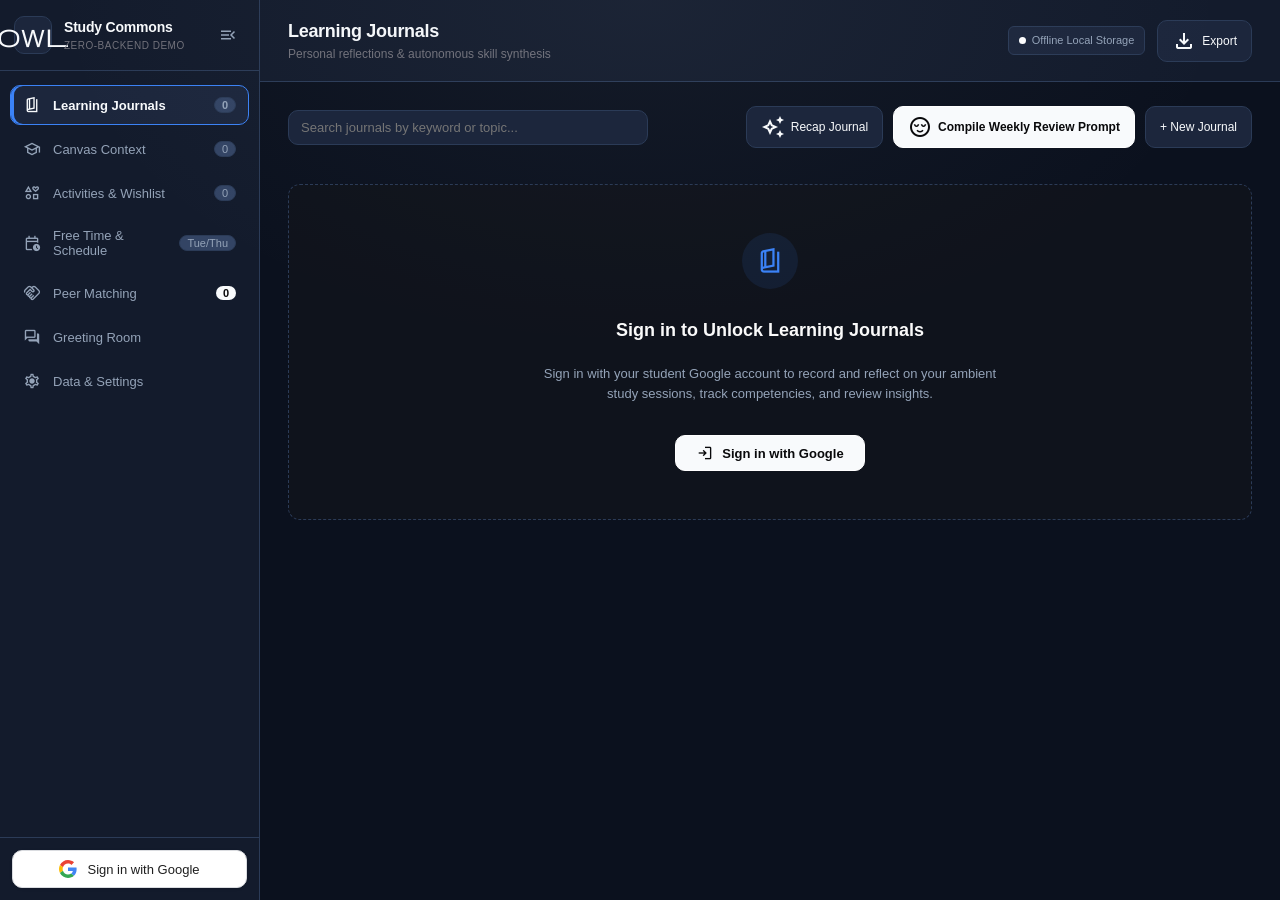
==== commit a38819b6: "creating api" ====
--- a/demo/extension/dashboard/index.html
+++ b/demo/extension/dashboard/index.html
@@ -145,6 +145,10 @@
               <input type="text" class="asc-input" id="search-journals" placeholder="Search journals by keyword or topic...">
             </div>
             <div class="asc-btn-group">
+              <button class="asc-btn-secondary" id="btn-recap-today-journal" title="Synthesize and merge today's study journals with AI">
+                <span class="material-symbols-outlined">auto_awesome</span>
+                <span>Recap Journal</span>
+              </button>
               <button class="asc-btn-primary" id="btn-trigger-review-prompt">
                 <span class="material-symbols-outlined">sentiment_calm</span>
                 Compile Weekly Review Prompt
@@ -586,7 +590,21 @@
           <!-- Logged-Out Notice Wrapper -->
           <div class="asc-login-notice-wrap" id="greeting-login-notice-wrap" style="display: none;"></div>
 
-          <div class="asc-chat-container">
+          <!-- Confirmed Meetings Countdown Section -->
+          <div class="asc-confirmed-meetings-section" id="greeting-meetings-wrap">
+            <div class="asc-meetings-header">
+              <div style="display: flex; align-items: center; gap: 8px;">
+                <span class="material-symbols-outlined" style="color: #10b981; font-size: 20px;">alarm</span>
+                <h3 style="margin: 0; font-size: 15px; font-weight: 700; color: var(--text-main);">Upcoming Confirmed Study Meetings</h3>
+              </div>
+              <span class="asc-badge" id="greeting-meetings-count-badge" style="background: rgba(16, 185, 129, 0.15); color: #34d399; border: 1px solid rgba(16, 185, 129, 0.3);">
+                0 Scheduled
+              </span>
+            </div>
+            <div class="asc-greeting-meetings-list" id="greeting-meetings-list"></div>
+          </div>
+
+          <div class="asc-chat-container" id="greeting-chat-container" style="display: none;">
             <div class="asc-chat-header">
               <div class="asc-chat-header-info">
                 <h3 id="greeting-room-title">Study Pairing Room</h3>
--- a/demo/extension/dashboard/styles.css
+++ b/demo/extension/dashboard/styles.css
@@ -797,7 +797,9 @@
 .asc-card-summary {
   font-size: 13px;
   color: var(--text-main);
-  line-height: 1.5;
+  line-height: 1.6;
+  white-space: pre-wrap;
+  word-break: break-word;
 }
 
 .asc-card-insight {
@@ -2857,6 +2859,271 @@
 }
 
 /* ==========================================================================
+   Confirmed Meeting Countdowns & Greeting Room Cards
+   ========================================================================== */
+
+.btn-meeting-countdown {
+  display: inline-flex;
+  align-items: center;
+  gap: 7px;
+  padding: 6px 14px;
+  font-size: 12px;
+  font-weight: 700;
+  color: #34d399 !important;
+  background: rgba(16, 185, 129, 0.12) !important;
+  border: 1px solid rgba(16, 185, 129, 0.35) !important;
+  border-radius: var(--radius-sm);
+  transition: all 0.2s ease;
+  cursor: pointer;
+}
+
+.btn-meeting-countdown:hover {
+  background: rgba(16, 185, 129, 0.2) !important;
+  border-color: rgba(16, 185, 129, 0.5) !important;
+  box-shadow: 0 0 12px rgba(16, 185, 129, 0.25);
+}
+
+.asc-confirmed-meetings-section {
+  display: flex;
+  flex-direction: column;
+  gap: 12px;
+  width: 100%;
+  margin-bottom: 20px;
+}
+
+.asc-meetings-header {
+  display: flex;
+  align-items: center;
+  justify-content: space-between;
+  padding: 0 2px;
+  margin-bottom: 4px;
+}
+
+.asc-greeting-meetings-list {
+  display: flex;
+  flex-direction: column;
+  gap: 12px;
+  width: 100%;
+}
+
+.asc-greeting-meeting-card {
+  background: var(--bg-card);
+  border: 1px solid var(--border-color);
+  border-left: 3px solid #10b981;
+  border-radius: var(--radius-md);
+  padding: 0;
+  width: 100%;
+  box-sizing: border-box;
+  transition: all 0.2s ease;
+  overflow: hidden;
+}
+
+.asc-greeting-meeting-card:hover {
+  border-color: var(--border-light);
+  box-shadow: 0 4px 14px rgba(0, 0, 0, 0.25);
+}
+
+.asc-greeting-meeting-card.active-meeting {
+  border-color: rgba(16, 185, 129, 0.5);
+  box-shadow: 0 0 14px rgba(16, 185, 129, 0.15);
+}
+
+.asc-meeting-card-header {
+  display: flex;
+  align-items: center;
+  justify-content: space-between;
+  gap: 12px;
+  padding: 14px 18px;
+  cursor: pointer;
+  background: transparent;
+  transition: background 0.15s ease;
+  user-select: none;
+}
+
+.asc-meeting-card-header:hover {
+  background: var(--bg-hover);
+}
+
+.asc-meeting-card-header-left {
+  display: flex;
+  align-items: center;
+  gap: 12px;
+  min-width: 0;
+  flex: 1;
+}
+
+.asc-meeting-header-text {
+  min-width: 0;
+  display: flex;
+  flex-direction: column;
+  gap: 2px;
+}
+
+.asc-meeting-peer-title {
+  display: flex;
+  align-items: center;
+  gap: 6px;
+  flex-wrap: wrap;
+}
+
+.asc-meeting-peer-name {
+  font-size: 14px;
+  font-weight: 700;
+  color: var(--text-main);
+}
+
+.asc-meeting-peer-college {
+  font-size: 11.5px;
+  color: var(--text-muted);
+}
+
+.asc-meeting-course-snippet {
+  display: flex;
+  align-items: center;
+  gap: 8px;
+  font-size: 12px;
+  min-width: 0;
+}
+
+.asc-meeting-course-tag {
+  color: #60a5fa;
+  font-weight: 600;
+  white-space: nowrap;
+}
+
+.asc-meeting-mission-preview {
+  color: var(--text-secondary);
+  overflow: hidden;
+  text-overflow: ellipsis;
+  white-space: nowrap;
+  max-width: 320px;
+}
+
+.asc-meeting-card-header-right {
+  display: flex;
+  align-items: center;
+  gap: 10px;
+  flex-shrink: 0;
+  flex-wrap: wrap;
+}
+
+.asc-meeting-countdown-pill {
+  display: flex;
+  align-items: center;
+  gap: 8px;
+  background: rgba(16, 185, 129, 0.12);
+  border: 1px solid rgba(16, 185, 129, 0.3);
+  padding: 5px 12px;
+  border-radius: 8px;
+}
+
+.asc-meeting-countdown-pill.unlocked {
+  background: rgba(16, 185, 129, 0.22);
+  border-color: #34d399;
+}
+
+.btn-dev-boost-time {
+  display: inline-flex;
+  align-items: center;
+  gap: 5px;
+  padding: 5px 11px;
+  font-size: 11.5px;
+  font-weight: 600;
+  background: rgba(245, 158, 11, 0.1);
+  color: #fbbf24;
+  border: 1px solid rgba(245, 158, 11, 0.35);
+  border-radius: var(--radius-sm);
+  cursor: pointer;
+  transition: all 0.15s ease;
+  white-space: nowrap;
+}
+
+.btn-dev-boost-time:hover {
+  background: rgba(245, 158, 11, 0.22);
+  border-color: #f59e0b;
+  color: #fde68a;
+  transform: translateY(-1px);
+}
+
+.asc-meeting-expand-toggle {
+  display: flex;
+  align-items: center;
+  justify-content: center;
+  padding: 2px;
+}
+
+.asc-meeting-expand-chevron {
+  font-size: 22px;
+  color: var(--text-muted);
+  transition: transform 0.2s ease, color 0.15s ease;
+}
+
+.asc-meeting-card-header:hover .asc-meeting-expand-chevron {
+  color: var(--text-main);
+}
+
+.asc-greeting-meeting-card.expanded .asc-meeting-expand-chevron {
+  transform: rotate(180deg);
+}
+
+.asc-greeting-meeting-card-body {
+  border-top: 1px solid var(--border-color);
+  padding: 16px 18px;
+  background: var(--bg-main);
+  animation: ascFadeIn 0.2s ease;
+}
+
+.btn-ready-to-start {
+  display: inline-flex;
+  align-items: center;
+  gap: 6px;
+  padding: 6px 14px;
+  font-size: 12px;
+  font-weight: 700;
+  background: linear-gradient(135deg, #10b981, #059669);
+  color: #ffffff !important;
+  border: 1px solid #34d399;
+  border-radius: var(--radius-sm);
+  cursor: pointer;
+  transition: all 0.2s ease;
+  box-shadow: 0 0 14px rgba(16, 185, 129, 0.4);
+  white-space: nowrap;
+}
+
+.btn-ready-to-start:hover {
+  background: linear-gradient(135deg, #34d399, #10b981);
+  box-shadow: 0 0 20px rgba(52, 211, 153, 0.6);
+  transform: translateY(-1px);
+}
+
+.asc-meeting-ready-callout {
+  display: flex;
+  align-items: center;
+  justify-content: space-between;
+  flex-wrap: wrap;
+  gap: 12px;
+  margin-top: 12px;
+  padding: 14px 16px;
+  background: rgba(16, 185, 129, 0.1);
+  border: 1px solid rgba(16, 185, 129, 0.35);
+  border-radius: var(--radius-md);
+}
+
+.asc-embedded-chat-slot {
+  width: 100%;
+}
+
+/* Embedded Chat Connected to .asc-card.asc-greeting-meeting-card.active-meeting */
+.asc-greeting-meeting-card.active-meeting .asc-chat-container {
+  margin-top: 16px;
+  border: 1px solid var(--border-color);
+  border-top: 2px solid #10b981;
+  border-radius: var(--radius-md);
+  box-shadow: 0 6px 20px rgba(0, 0, 0, 0.35);
+  animation: ascFadeIn 0.25s ease-out;
+}
+
+/* ==========================================================================
    Theme & Appearance Studio Styles
    ========================================================================== */
 
